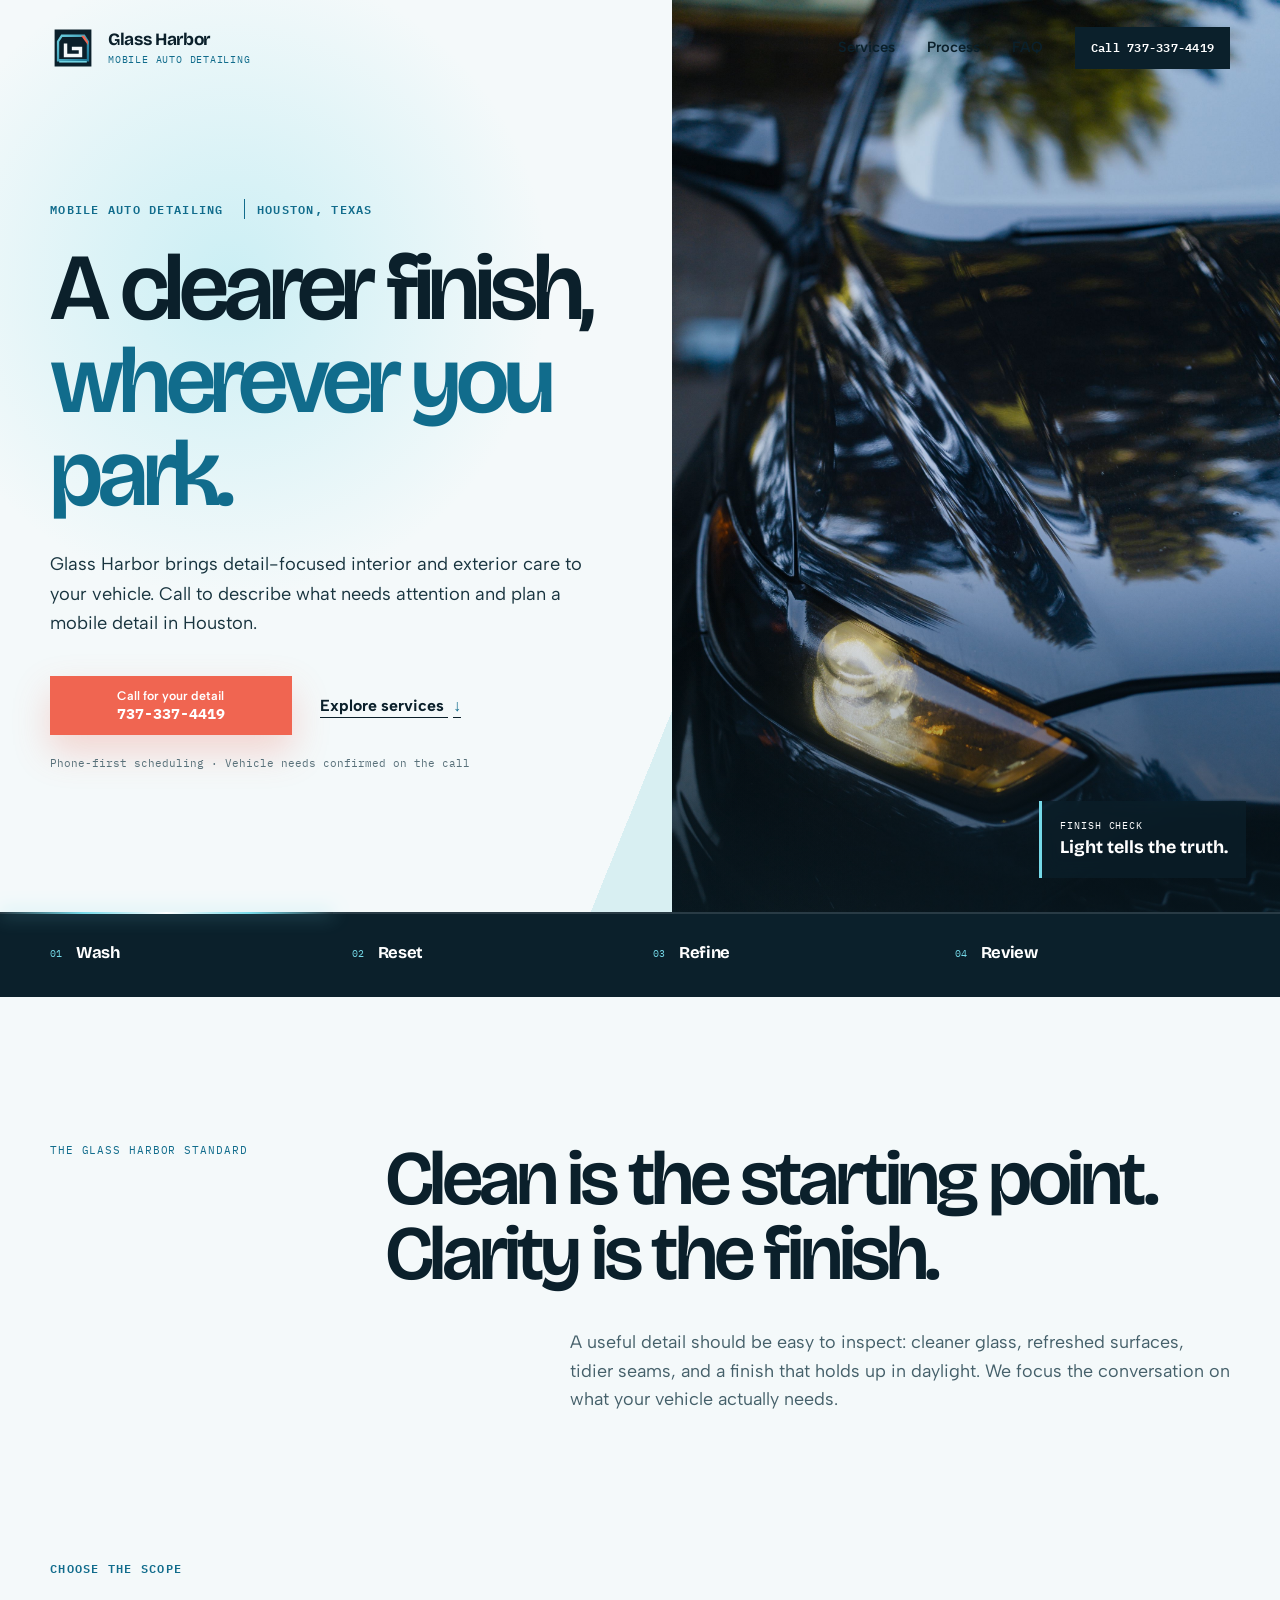
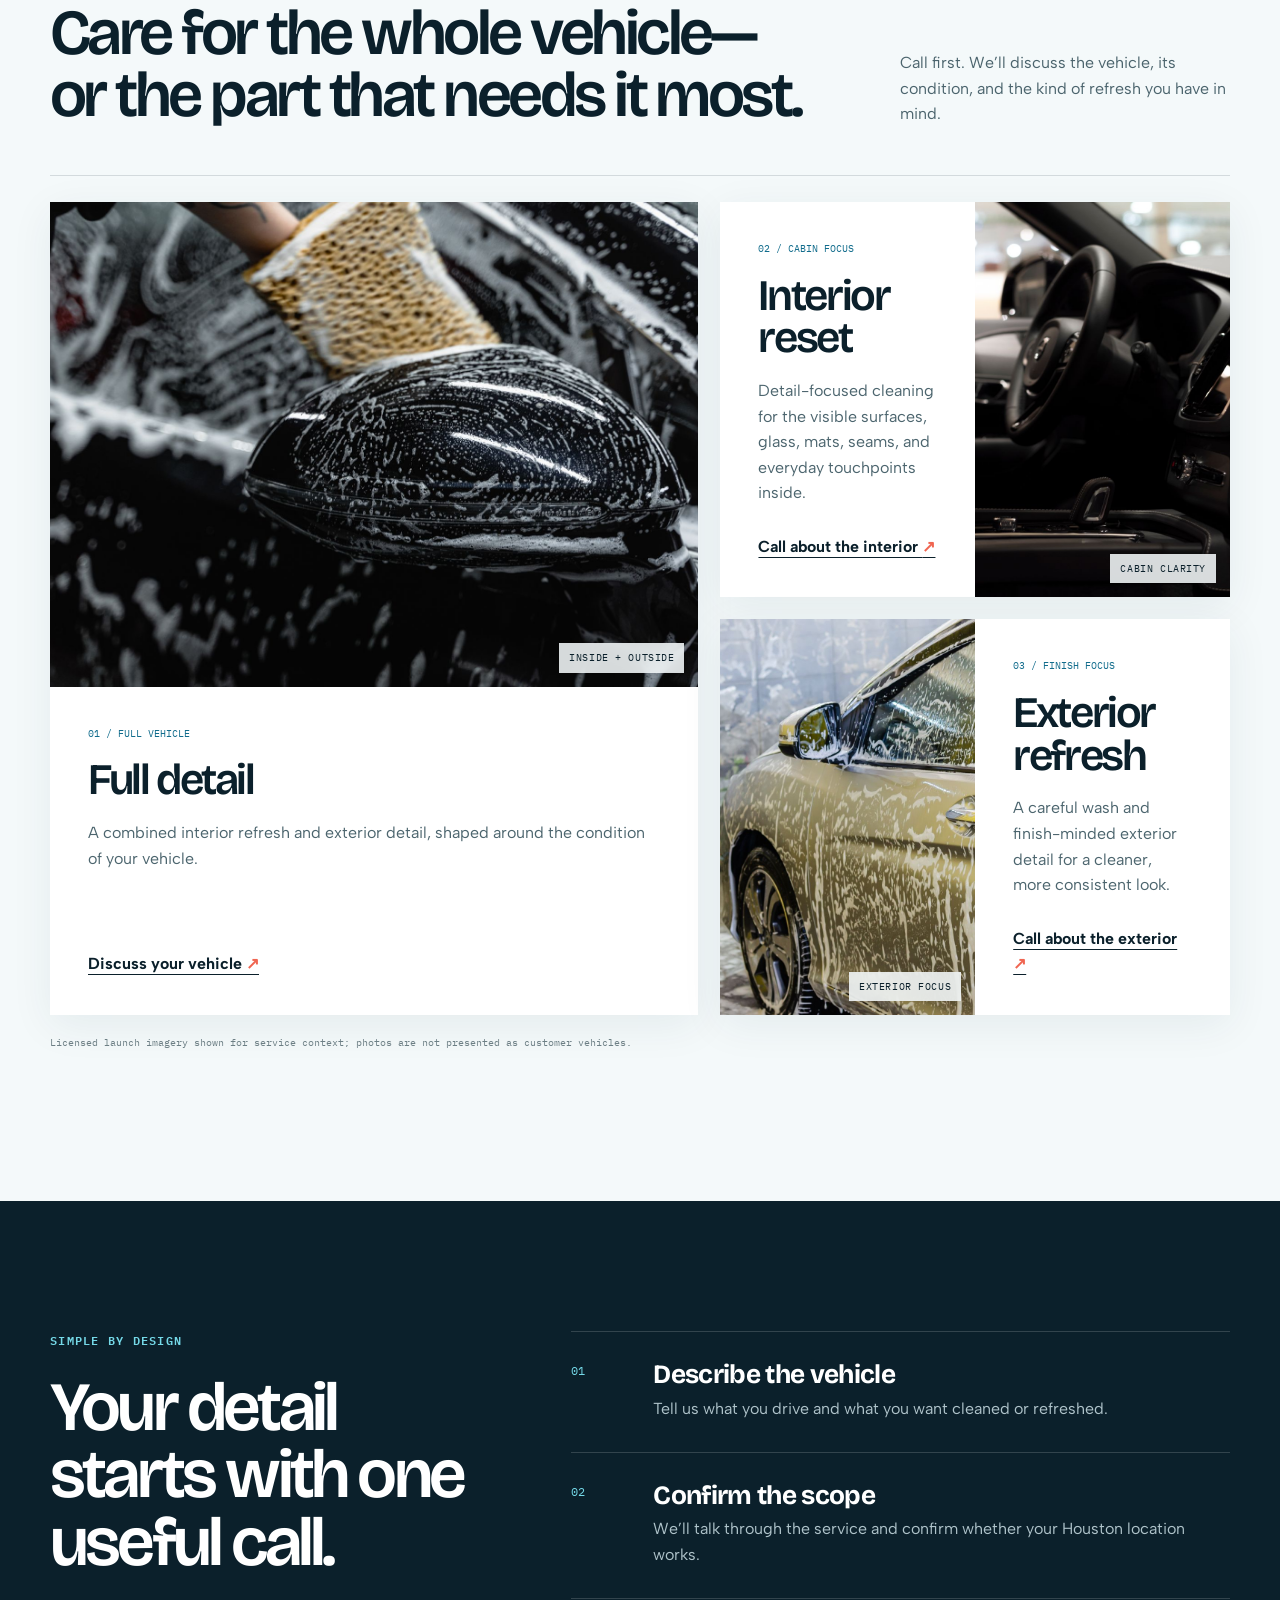
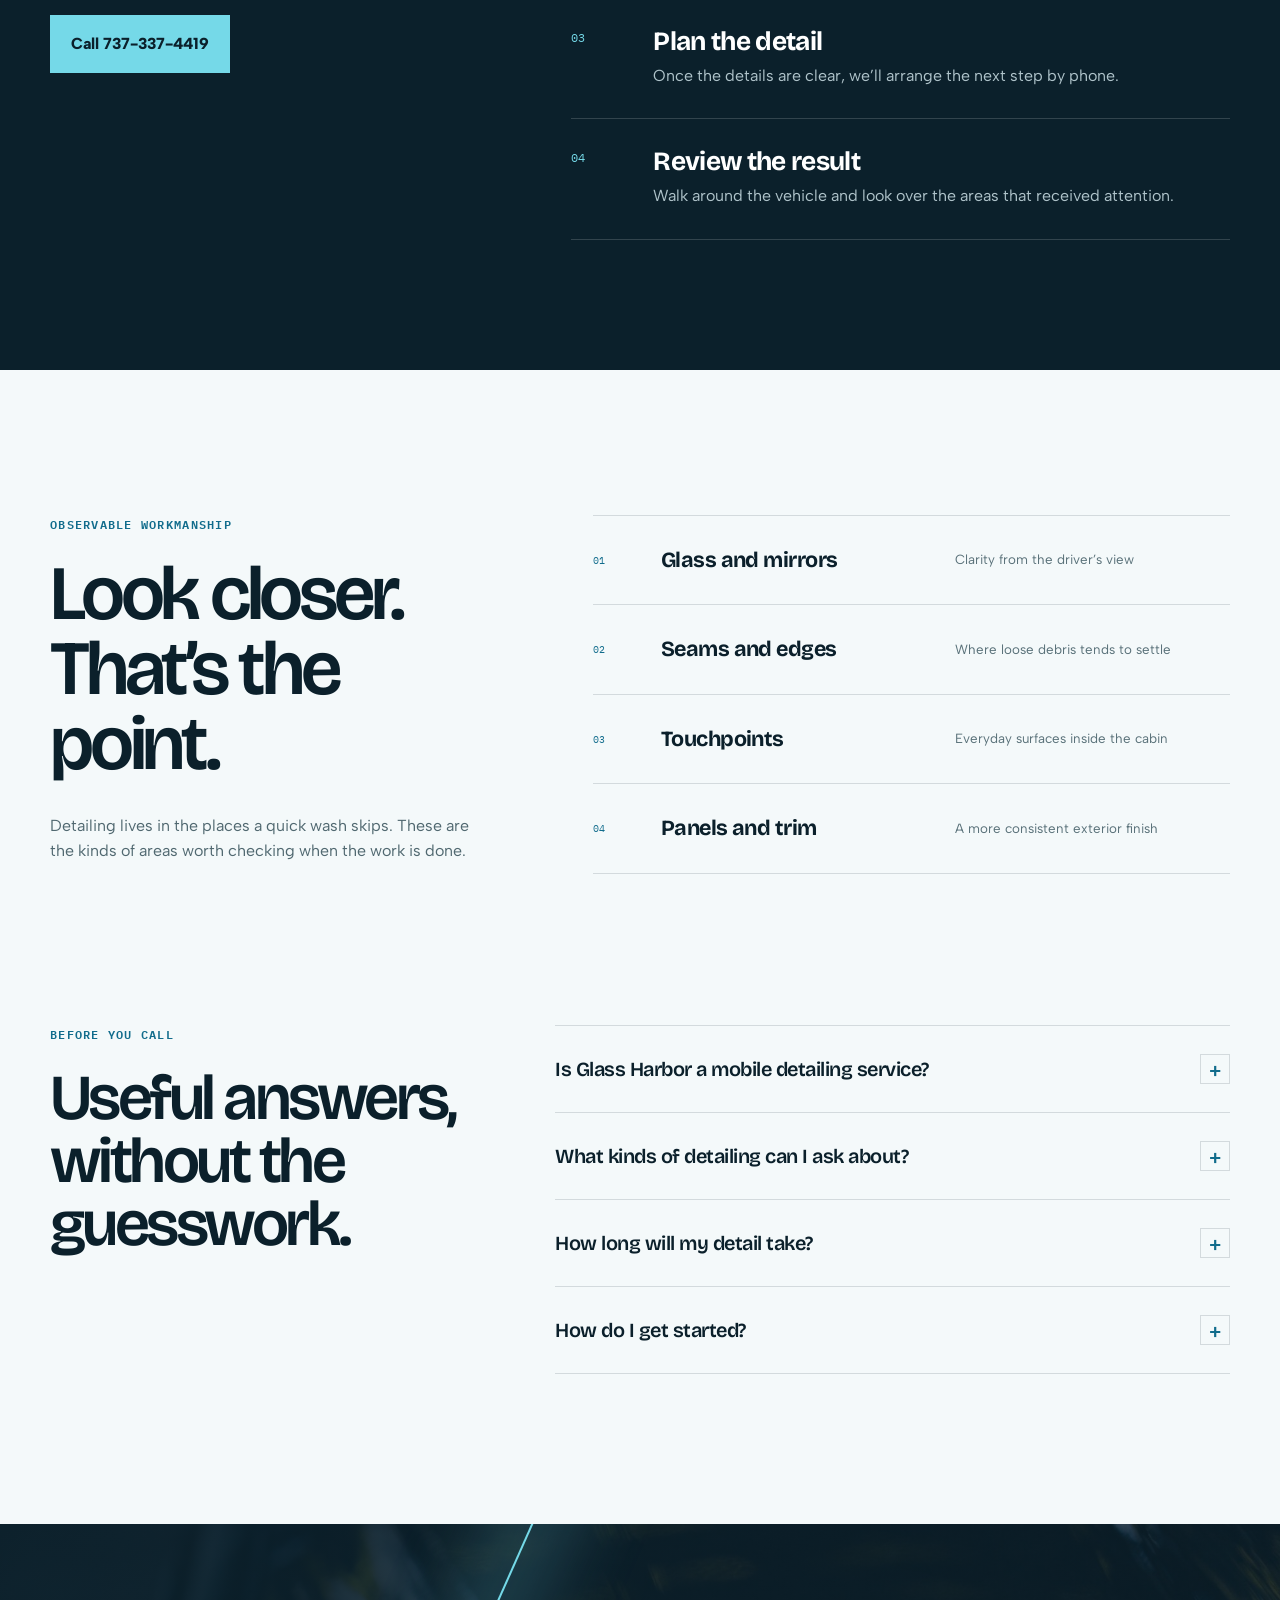
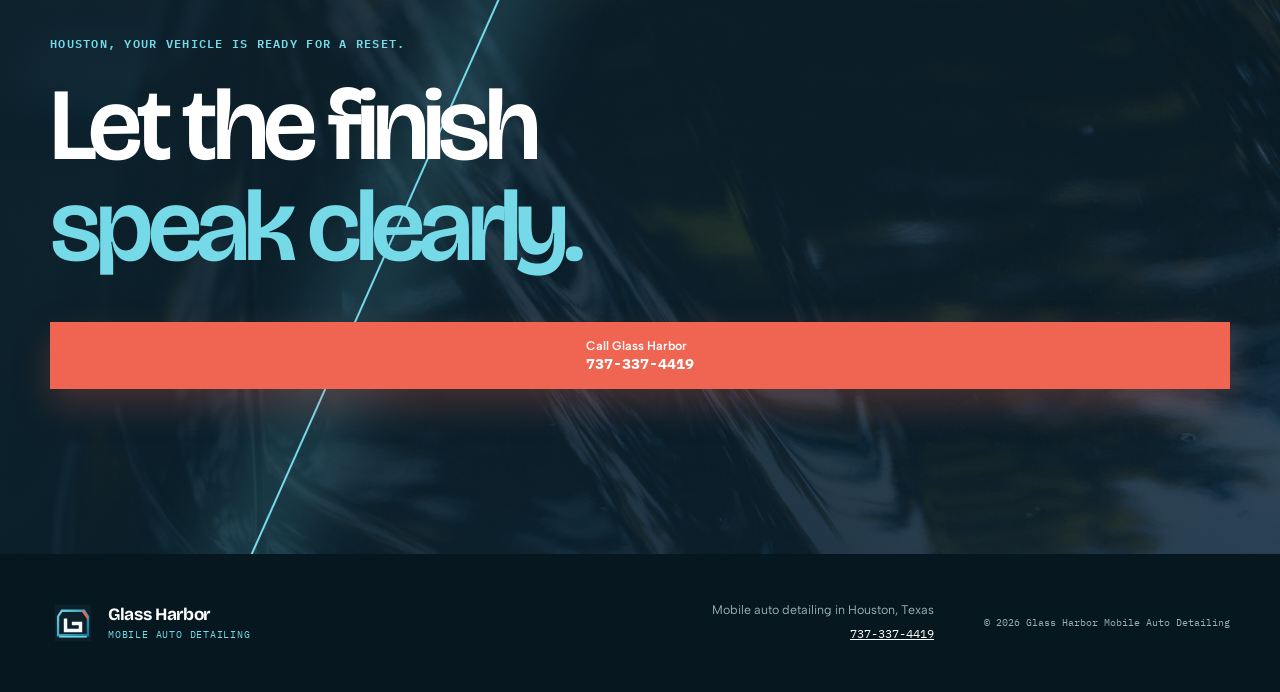
==== index.html @ 4fe10767 "feat: launch glass harbor website" ====
<!doctype html>
<html lang="en">
  <head>
    <meta charset="UTF-8" />
    <meta name="viewport" content="width=device-width, initial-scale=1" />
    <title>Glass Harbor Mobile Auto Detailing | Houston, Texas</title>
    <meta
      name="description"
      content="Glass Harbor provides phone-first mobile auto detailing in Houston, Texas. Call 737-337-4419 to discuss interior, exterior, or full-detail service for your vehicle."
    />
    <meta name="theme-color" content="#0b202b" />
    <meta name="robots" content="index,follow" />
    <script>document.documentElement.classList.add("js");</script>
    <link rel="canonical" href="https://glassharbordetailing.shop/" />
    <link rel="icon" href="assets/favicon.svg" type="image/svg+xml" />
    <link rel="preconnect" href="https://fonts.googleapis.com" />
    <link rel="preconnect" href="https://fonts.gstatic.com" crossorigin />
    <link
      href="https://fonts.googleapis.com/css2?family=Albert+Sans:ital,wght@0,400;0,500;0,600;0,700;1,500&family=Bricolage+Grotesque:opsz,wght@12..96,500;12..96,600;12..96,700&family=IBM+Plex+Mono:wght@500;600&display=swap"
      rel="stylesheet"
    />
    <meta property="og:type" content="website" />
    <meta property="og:title" content="Glass Harbor Mobile Auto Detailing" />
    <meta
      property="og:description"
      content="A clearer finish, wherever you park. Mobile auto detailing in Houston, Texas."
    />
    <meta property="og:url" content="https://glassharbordetailing.shop/" />
    <meta property="og:image" content="https://glassharbordetailing.shop/assets/hero-wash.jpg" />
    <link rel="stylesheet" href="styles.css" />
    <script type="application/ld+json">
      {
        "@context": "https://schema.org",
        "@type": "AutoWash",
        "name": "Glass Harbor Mobile Auto Detailing",
        "url": "https://glassharbordetailing.shop/",
        "telephone": "+1-737-337-4419",
        "description": "Phone-first mobile auto detailing in Houston, Texas.",
        "areaServed": {
          "@type": "City",
          "name": "Houston",
          "containedInPlace": {
            "@type": "State",
            "name": "Texas"
          }
        }
      }
    </script>
  </head>
  <body>
    <a class="skip-link" href="#main">Skip to content</a>

    <header class="site-header" data-header>
      <a class="brand" href="#top" aria-label="Glass Harbor home">
        <img src="assets/logo.svg" alt="" width="48" height="48" />
        <span class="brand-copy">
          <strong>Glass Harbor</strong>
          <small>Mobile Auto Detailing</small>
        </span>
      </a>

      <button class="menu-toggle" type="button" aria-expanded="false" aria-controls="site-nav" data-menu-toggle>
        <span class="sr-only">Open navigation</span>
        <span aria-hidden="true"></span>
        <span aria-hidden="true"></span>
      </button>

      <nav class="site-nav" id="site-nav" aria-label="Primary navigation" data-nav>
        <a href="#services">Services</a>
        <a href="#process">Process</a>
        <a href="#faq">FAQ</a>
        <a class="nav-call" href="tel:+17373374419">Call 737-337-4419</a>
      </nav>
    </header>

    <main id="main">
      <section class="hero" id="top">
        <div class="hero-copy">
          <p class="eyebrow">Mobile auto detailing <span>Houston, Texas</span></p>
          <h1>A clearer finish,<br /><em>wherever you park.</em></h1>
          <p class="hero-lede">
            Glass Harbor brings detail-focused interior and exterior care to your vehicle. Call to describe what
            needs attention and plan a mobile detail in Houston.
          </p>
          <div class="hero-actions">
            <a class="button button-primary" href="tel:+17373374419">
              <span>Call for your detail</span>
              <strong>737-337-4419</strong>
            </a>
            <a class="text-link" href="#services">Explore services <span aria-hidden="true">↓</span></a>
          </div>
          <p class="micro-note">Phone-first scheduling · Vehicle needs confirmed on the call</p>
        </div>

        <div class="hero-visual" aria-label="Close-up of a freshly cleaned black vehicle">
          <img src="assets/hero-wash.jpg" alt="Reflective finish on a clean black vehicle" />
          <div class="hero-caption">
            <span>Finish check</span>
            <strong>Light tells the truth.</strong>
          </div>
        </div>

        <div class="clarity-rail" aria-label="Our detailing workflow">
          <div class="rail-line"><span></span></div>
          <ol>
            <li><span>01</span><strong>Wash</strong></li>
            <li><span>02</span><strong>Reset</strong></li>
            <li><span>03</span><strong>Refine</strong></li>
            <li><span>04</span><strong>Review</strong></li>
          </ol>
        </div>
      </section>

      <section class="intro section-shell" aria-labelledby="intro-title">
        <div class="section-label">The Glass Harbor standard</div>
        <div class="intro-copy reveal">
          <h2 id="intro-title">Clean is the starting point.<br />Clarity is the finish.</h2>
          <p>
            A useful detail should be easy to inspect: cleaner glass, refreshed surfaces, tidier seams, and a finish
            that holds up in daylight. We focus the conversation on what your vehicle actually needs.
          </p>
        </div>
      </section>

      <section class="services section-shell" id="services" aria-labelledby="services-title">
        <div class="section-heading reveal">
          <div>
            <p class="eyebrow">Choose the scope</p>
            <h2 id="services-title">Care for the whole vehicle—or the part that needs it most.</h2>
          </div>
          <p>Call first. We’ll discuss the vehicle, its condition, and the kind of refresh you have in mind.</p>
        </div>

        <div class="service-grid">
          <article class="service-card service-card-featured reveal">
            <div class="service-image">
              <img src="assets/service-handwash.jpg" alt="Soap being worked across a vehicle exterior" />
              <span>Inside + outside</span>
            </div>
            <div class="service-body">
              <p class="service-index">01 / Full vehicle</p>
              <h3>Full detail</h3>
              <p>A combined interior refresh and exterior detail, shaped around the condition of your vehicle.</p>
              <a href="tel:+17373374419">Discuss your vehicle <span aria-hidden="true">↗</span></a>
            </div>
          </article>

          <article class="service-card reveal">
            <div class="service-body">
              <p class="service-index">02 / Cabin focus</p>
              <h3>Interior reset</h3>
              <p>Detail-focused cleaning for the visible surfaces, glass, mats, seams, and everyday touchpoints inside.</p>
              <a href="tel:+17373374419">Call about the interior <span aria-hidden="true">↗</span></a>
            </div>
            <div class="service-image">
              <img src="assets/detail-interior.jpg" alt="Clean, carefully maintained vehicle interior" />
              <span>Cabin clarity</span>
            </div>
          </article>

          <article class="service-card reveal">
            <div class="service-image">
              <img src="assets/detail-foam.jpg" alt="Foam on a vehicle during an exterior wash" />
              <span>Exterior focus</span>
            </div>
            <div class="service-body">
              <p class="service-index">03 / Finish focus</p>
              <h3>Exterior refresh</h3>
              <p>A careful wash and finish-minded exterior detail for a cleaner, more consistent look.</p>
              <a href="tel:+17373374419">Call about the exterior <span aria-hidden="true">↗</span></a>
            </div>
          </article>
        </div>

        <p class="stock-note">Licensed launch imagery shown for service context; photos are not presented as customer vehicles.</p>
      </section>

      <section class="process" id="process" aria-labelledby="process-title">
        <div class="process-inner section-shell">
          <div class="process-heading reveal">
            <p class="eyebrow">Simple by design</p>
            <h2 id="process-title">Your detail starts with one useful call.</h2>
            <a class="button button-light" href="tel:+17373374419">Call 737-337-4419</a>
          </div>
          <ol class="process-list">
            <li class="reveal">
              <span>01</span>
              <div><h3>Describe the vehicle</h3><p>Tell us what you drive and what you want cleaned or refreshed.</p></div>
            </li>
            <li class="reveal">
              <span>02</span>
              <div><h3>Confirm the scope</h3><p>We’ll talk through the service and confirm whether your Houston location works.</p></div>
            </li>
            <li class="reveal">
              <span>03</span>
              <div><h3>Plan the detail</h3><p>Once the details are clear, we’ll arrange the next step by phone.</p></div>
            </li>
            <li class="reveal">
              <span>04</span>
              <div><h3>Review the result</h3><p>Walk around the vehicle and look over the areas that received attention.</p></div>
            </li>
          </ol>
        </div>
      </section>

      <section class="inspection section-shell" aria-labelledby="inspection-title">
        <div class="inspection-copy reveal">
          <p class="eyebrow">Observable workmanship</p>
          <h2 id="inspection-title">Look closer.<br />That’s the point.</h2>
          <p>
            Detailing lives in the places a quick wash skips. These are the kinds of areas worth checking when the
            work is done.
          </p>
        </div>
        <ul class="inspection-list reveal">
          <li><span>01</span><strong>Glass and mirrors</strong><small>Clarity from the driver’s view</small></li>
          <li><span>02</span><strong>Seams and edges</strong><small>Where loose debris tends to settle</small></li>
          <li><span>03</span><strong>Touchpoints</strong><small>Everyday surfaces inside the cabin</small></li>
          <li><span>04</span><strong>Panels and trim</strong><small>A more consistent exterior finish</small></li>
        </ul>
      </section>

      <section class="faq section-shell" id="faq" aria-labelledby="faq-title">
        <div class="faq-heading reveal">
          <p class="eyebrow">Before you call</p>
          <h2 id="faq-title">Useful answers,<br />without the guesswork.</h2>
        </div>
        <div class="faq-list">
          <details class="reveal">
            <summary>Is Glass Harbor a mobile detailing service?<span aria-hidden="true">+</span></summary>
            <p>Yes. Glass Harbor provides mobile auto detailing in Houston, Texas. Call to confirm your location and vehicle needs.</p>
          </details>
          <details class="reveal">
            <summary>What kinds of detailing can I ask about?<span aria-hidden="true">+</span></summary>
            <p>You can call about a full inside-and-out detail, an interior-focused reset, or an exterior refresh.</p>
          </details>
          <details class="reveal">
            <summary>How long will my detail take?<span aria-hidden="true">+</span></summary>
            <p>Timing depends on the vehicle, its condition, and the service scope. We’ll discuss those details on the call.</p>
          </details>
          <details class="reveal">
            <summary>How do I get started?<span aria-hidden="true">+</span></summary>
            <p>Call 737-337-4419 and describe your vehicle and the areas you want refreshed.</p>
          </details>
        </div>
      </section>

      <section class="final-cta" aria-labelledby="cta-title">
        <div class="final-cta-glow" aria-hidden="true"></div>
        <div class="final-cta-inner reveal">
          <p class="eyebrow">Houston, your vehicle is ready for a reset.</p>
          <h2 id="cta-title">Let the finish<br /><em>speak clearly.</em></h2>
          <a class="button button-primary button-large" href="tel:+17373374419">
            <span>Call Glass Harbor</span>
            <strong>737-337-4419</strong>
          </a>
        </div>
      </section>
    </main>

    <footer class="site-footer">
      <a class="brand footer-brand" href="#top" aria-label="Glass Harbor home">
        <img src="assets/logo.svg" alt="" width="48" height="48" />
        <span class="brand-copy"><strong>Glass Harbor</strong><small>Mobile Auto Detailing</small></span>
      </a>
      <div class="footer-meta">
        <p>Mobile auto detailing in Houston, Texas</p>
        <a href="tel:+17373374419">737-337-4419</a>
      </div>
      <p class="copyright">© <span data-year></span> Glass Harbor Mobile Auto Detailing</p>
    </footer>

    <a class="mobile-call" href="tel:+17373374419">
      <span>Call Glass Harbor</span>
      <strong>737-337-4419</strong>
    </a>

    <script src="script.js" defer></script>
  </body>
</html>
---- styles.css ----
:root {
  --ink: #0b202b;
  --ink-soft: #18343f;
  --glass: #f4f9fa;
  --white: #ffffff;
  --harbor: #116c8c;
  --cyan: #75d9e8;
  --cyan-pale: #d8f5f8;
  --coral: #f06551;
  --line: rgba(11, 32, 43, 0.14);
  --shadow: 0 24px 70px rgba(8, 36, 48, 0.14);
  --display: "Bricolage Grotesque", "Arial Narrow", sans-serif;
  --body: "Albert Sans", Arial, sans-serif;
  --mono: "IBM Plex Mono", monospace;
  --shell: min(1180px, calc(100vw - 48px));
}

* { box-sizing: border-box; }
html { scroll-behavior: smooth; }
body {
  margin: 0;
  overflow-x: hidden;
  color: var(--ink);
  background: var(--glass);
  font-family: var(--body);
  line-height: 1.6;
  -webkit-font-smoothing: antialiased;
}
img { display: block; max-width: 100%; }
a { color: inherit; }
button, a { -webkit-tap-highlight-color: transparent; }
a:focus-visible, button:focus-visible, summary:focus-visible {
  outline: 3px solid var(--coral);
  outline-offset: 4px;
}
.sr-only {
  position: absolute;
  width: 1px;
  height: 1px;
  padding: 0;
  margin: -1px;
  overflow: hidden;
  clip: rect(0, 0, 0, 0);
  white-space: nowrap;
  border: 0;
}
.skip-link {
  position: fixed;
  z-index: 100;
  top: -90px;
  left: 10px;
  padding: 10px 16px;
  color: var(--white);
  background: var(--ink);
  transition: top 150ms ease;
}
.skip-link:focus { top: 10px; }
.section-shell { width: var(--shell); margin-inline: auto; }

.site-header {
  position: absolute;
  z-index: 20;
  top: 0;
  left: 50%;
  display: flex;
  align-items: center;
  justify-content: space-between;
  width: var(--shell);
  min-height: 96px;
  transform: translateX(-50%);
}
.brand { display: inline-flex; align-items: center; gap: 12px; text-decoration: none; }
.brand img { width: 46px; height: 46px; }
.brand-copy { display: grid; line-height: 1.05; }
.brand-copy strong { font-family: var(--display); font-size: 1.08rem; letter-spacing: -0.02em; }
.brand-copy small {
  margin-top: 6px;
  color: var(--harbor);
  font-family: var(--mono);
  font-size: 0.62rem;
  letter-spacing: 0.08em;
  text-transform: uppercase;
}
.site-nav { display: flex; align-items: center; gap: 32px; font-weight: 600; }
.site-nav a { text-decoration: none; }
.site-nav > a:not(.nav-call) { position: relative; font-size: 0.92rem; }
.site-nav > a:not(.nav-call)::after {
  position: absolute;
  bottom: -5px;
  left: 0;
  width: 100%;
  height: 2px;
  background: var(--harbor);
  content: "";
  transform: scaleX(0);
  transform-origin: right;
  transition: transform 180ms ease;
}
.site-nav > a:hover::after { transform: scaleX(1); transform-origin: left; }
.nav-call {
  padding: 11px 16px;
  color: var(--white);
  background: var(--ink);
  font-family: var(--mono);
  font-size: 0.75rem;
  letter-spacing: 0.02em;
}
.menu-toggle { display: none; }

.hero {
  position: relative;
  display: grid;
  grid-template-columns: minmax(0, 1.05fr) minmax(400px, 0.95fr);
  grid-template-rows: minmax(680px, auto) auto;
  min-height: 820px;
  overflow: hidden;
  background:
    radial-gradient(circle at 18% 28%, rgba(117, 217, 232, 0.32), transparent 25%),
    linear-gradient(112deg, var(--glass) 0 57%, #d8eff2 57% 100%);
}
.hero::before {
  position: absolute;
  inset: 0 auto 0 53%;
  width: 1px;
  background: linear-gradient(transparent, var(--line) 15% 78%, transparent);
  content: "";
}
.hero-copy {
  align-self: center;
  width: min(670px, calc(100vw - 48px));
  padding: 150px 6vw 90px max(24px, calc((100vw - 1180px) / 2));
}
.eyebrow {
  margin: 0 0 24px;
  color: var(--harbor);
  font-family: var(--mono);
  font-size: 0.72rem;
  font-weight: 600;
  letter-spacing: 0.11em;
  text-transform: uppercase;
}
.eyebrow span { margin-left: 12px; padding-left: 12px; border-left: 1px solid currentColor; }
h1, h2, h3 { margin-top: 0; font-family: var(--display); line-height: 0.98; letter-spacing: -0.055em; }
h1 { max-width: 760px; margin-bottom: 30px; font-size: clamp(4rem, 7.4vw, 7.4rem); font-weight: 600; }
h1 em, h2 em { color: var(--harbor); font-style: normal; }
.hero-lede { max-width: 570px; margin: 0; color: var(--ink-soft); font-size: 1.14rem; }
.hero-actions { display: flex; align-items: center; gap: 28px; margin-top: 38px; }
.button {
  display: inline-flex;
  align-items: center;
  justify-content: center;
  min-height: 58px;
  padding: 12px 20px;
  border: 1px solid transparent;
  text-decoration: none;
  transition: transform 180ms ease, box-shadow 180ms ease, background 180ms ease;
}
.button:hover { transform: translateY(-3px); }
.button-primary {
  display: grid;
  min-width: 242px;
  color: var(--white);
  background: var(--coral);
  box-shadow: 0 16px 36px rgba(240, 101, 81, 0.25);
  line-height: 1.2;
}
.button-primary span { font-size: 0.78rem; font-weight: 600; }
.button-primary strong { font-family: var(--mono); font-size: 0.95rem; }
.text-link { font-weight: 700; text-underline-offset: 6px; }
.text-link span { margin-left: 5px; color: var(--harbor); }
.micro-note { margin: 20px 0 0; color: #59717a; font-family: var(--mono); font-size: 0.68rem; }
.hero-visual { position: relative; min-height: 680px; overflow: hidden; }
.hero-visual::after {
  position: absolute;
  inset: 0;
  background: linear-gradient(90deg, rgba(11, 32, 43, 0.1), transparent 35%), linear-gradient(0deg, rgba(11, 32, 43, 0.6), transparent 40%);
  content: "";
}
.hero-visual img { width: 100%; height: 100%; object-fit: cover; object-position: 53% 47%; }
.hero-caption {
  position: absolute;
  z-index: 2;
  right: 34px;
  bottom: 34px;
  display: grid;
  padding: 16px 18px;
  color: var(--white);
  border-left: 3px solid var(--cyan);
  background: rgba(11, 32, 43, 0.74);
  backdrop-filter: blur(10px);
}
.hero-caption span { font-family: var(--mono); font-size: 0.65rem; letter-spacing: 0.09em; text-transform: uppercase; }
.hero-caption strong { font-family: var(--display); font-size: 1.12rem; }
.clarity-rail {
  position: relative;
  grid-column: 1 / -1;
  width: 100%;
  padding: 28px max(24px, calc((100vw - 1180px) / 2)) 30px;
  color: var(--white);
  background: var(--ink);
}
.clarity-rail ol { display: grid; grid-template-columns: repeat(4, 1fr); gap: 26px; margin: 0; padding: 0; list-style: none; }
.clarity-rail li { display: grid; grid-template-columns: auto 1fr; align-items: center; gap: 14px; }
.clarity-rail li span { color: var(--cyan); font-family: var(--mono); font-size: 0.65rem; }
.clarity-rail li strong { font-family: var(--display); font-size: 1.04rem; letter-spacing: -0.02em; }
.rail-line { position: absolute; top: 0; right: 0; left: 0; height: 2px; background: rgba(255, 255, 255, 0.12); }
.rail-line span {
  display: block;
  width: 26%;
  height: 100%;
  background: linear-gradient(90deg, transparent, var(--cyan), var(--white), var(--cyan), transparent);
  box-shadow: 0 0 18px var(--cyan);
  animation: inspect 5s ease-in-out infinite alternate;
}
@keyframes inspect { from { transform: translateX(-20%); } to { transform: translateX(300%); } }

.intro { display: grid; grid-template-columns: 0.65fr 2fr; gap: 60px; padding-block: 145px; }
.section-label { color: var(--harbor); font-family: var(--mono); font-size: 0.7rem; letter-spacing: 0.08em; text-transform: uppercase; }
.intro h2 { max-width: 850px; margin-bottom: 36px; font-size: clamp(3rem, 6vw, 6.2rem); font-weight: 600; }
.intro p { max-width: 660px; margin: 0 0 0 auto; color: #45606a; font-size: 1.12rem; }

.services { padding-bottom: 150px; }
.section-heading { display: grid; grid-template-columns: 1.4fr 0.6fr; gap: 80px; align-items: end; padding-bottom: 48px; border-bottom: 1px solid var(--line); }
.section-heading h2 { max-width: 760px; margin: 0; font-size: clamp(2.9rem, 5vw, 5.4rem); font-weight: 600; }
.section-heading > p { margin: 0; color: #4b646d; }
.service-grid { display: grid; grid-template-columns: 1.12fr 0.88fr; gap: 22px; margin-top: 26px; }
.service-card { display: grid; min-height: 500px; overflow: hidden; background: var(--white); box-shadow: 0 10px 40px rgba(20, 55, 67, 0.07); }
.service-card-featured { grid-row: span 2; }
.service-card:not(.service-card-featured) { grid-template-columns: 1fr 1fr; min-height: 320px; }
.service-image { position: relative; min-height: 250px; overflow: hidden; }
.service-image img { width: 100%; height: 100%; object-fit: cover; transition: transform 600ms cubic-bezier(.2,.7,.2,1); }
.service-card:hover .service-image img { transform: scale(1.035); }
.service-image span {
  position: absolute;
  right: 14px;
  bottom: 14px;
  padding: 7px 10px;
  color: var(--ink);
  background: rgba(244, 249, 250, 0.88);
  font-family: var(--mono);
  font-size: 0.6rem;
  letter-spacing: 0.06em;
  text-transform: uppercase;
  backdrop-filter: blur(8px);
}
.service-body { display: flex; flex-direction: column; justify-content: center; padding: 38px; }
.service-index { margin: 0 0 18px; color: var(--harbor); font-family: var(--mono); font-size: 0.65rem; text-transform: uppercase; }
.service-body h3 { margin-bottom: 18px; font-size: clamp(2rem, 3.4vw, 3.7rem); font-weight: 600; }
.service-body p:not(.service-index) { margin: 0 0 28px; color: #4c656e; }
.service-body a { margin-top: auto; font-weight: 700; text-underline-offset: 5px; }
.service-body a span { color: var(--coral); }
.stock-note { margin: 20px 0 0; color: #6d7f85; font-family: var(--mono); font-size: 0.63rem; }

.process { padding-block: 130px; color: var(--white); background: var(--ink); }
.process-inner { display: grid; grid-template-columns: 0.78fr 1.22fr; gap: 100px; }
.process .eyebrow { color: var(--cyan); }
.process-heading h2 { margin-bottom: 38px; font-size: clamp(3.2rem, 5.4vw, 5.8rem); font-weight: 600; }
.button-light { color: var(--ink); background: var(--cyan); font-weight: 800; }
.process-list { margin: 0; padding: 0; list-style: none; }
.process-list li { display: grid; grid-template-columns: 56px 1fr; gap: 26px; padding: 30px 0; border-top: 1px solid rgba(255, 255, 255, 0.16); }
.process-list li:last-child { border-bottom: 1px solid rgba(255, 255, 255, 0.16); }
.process-list > li > span { color: var(--cyan); font-family: var(--mono); font-size: 0.72rem; }
.process-list h3 { margin-bottom: 8px; font-size: 1.65rem; letter-spacing: -0.025em; }
.process-list p { margin: 0; color: #afc3ca; }

.inspection { display: grid; grid-template-columns: 0.82fr 1.18fr; gap: 100px; padding-block: 145px; }
.inspection h2 { margin-bottom: 30px; font-size: clamp(3.5rem, 6vw, 6.5rem); font-weight: 600; }
.inspection-copy > p:last-child { max-width: 480px; color: #506870; }
.inspection-list { margin: 0; padding: 0; border-top: 1px solid var(--line); list-style: none; }
.inspection-list li { display: grid; grid-template-columns: 48px 1fr 1fr; gap: 20px; align-items: center; padding: 27px 0; border-bottom: 1px solid var(--line); }
.inspection-list span { color: var(--harbor); font-family: var(--mono); font-size: 0.65rem; }
.inspection-list strong { font-family: var(--display); font-size: 1.35rem; letter-spacing: -0.025em; }
.inspection-list small { color: #587078; }

.faq { display: grid; grid-template-columns: 0.75fr 1.25fr; gap: 100px; padding-bottom: 150px; }
.faq h2 { font-size: clamp(3.2rem, 5vw, 5.3rem); font-weight: 600; }
.faq-list { border-top: 1px solid var(--line); }
.faq details { border-bottom: 1px solid var(--line); }
.faq summary { display: flex; align-items: center; justify-content: space-between; gap: 30px; padding: 27px 0; cursor: pointer; font-family: var(--display); font-size: 1.25rem; font-weight: 600; letter-spacing: -0.025em; list-style: none; }
.faq summary::-webkit-details-marker { display: none; }
.faq summary span { display: grid; width: 30px; height: 30px; place-items: center; color: var(--harbor); border: 1px solid var(--line); font-family: var(--body); transition: transform 180ms ease; }
.faq details[open] summary span { transform: rotate(45deg); }
.faq details p { max-width: 650px; margin: -6px 50px 26px 0; color: #526970; }

.final-cta { position: relative; min-height: 630px; overflow: hidden; color: var(--white); background: var(--ink); }
.final-cta::before {
  position: absolute;
  inset: 0;
  background:
    linear-gradient(90deg, rgba(11, 32, 43, 0.95), rgba(11, 32, 43, 0.72)),
    url("assets/hero-wash.jpg") center 44% / cover;
  content: "";
}
.final-cta-glow { position: absolute; top: -20%; left: 30%; width: 2px; height: 145%; background: var(--cyan); box-shadow: 0 0 80px 25px rgba(117, 217, 232, 0.28); transform: rotate(24deg); }
.final-cta-inner { position: relative; z-index: 1; width: var(--shell); margin-inline: auto; padding-block: 110px; }
.final-cta .eyebrow { color: var(--cyan); }
.final-cta h2 { margin-bottom: 45px; font-size: clamp(4rem, 8vw, 8rem); font-weight: 600; }
.final-cta h2 em { color: var(--cyan); }
.button-large { min-width: 290px; padding-block: 16px; }

.site-footer { display: grid; grid-template-columns: 1fr auto auto; gap: 50px; align-items: center; padding: 46px max(24px, calc((100vw - 1180px) / 2)); background: #06171f; color: var(--white); }
.footer-brand .brand-copy small { color: var(--cyan); }
.footer-meta { text-align: right; }
.footer-meta p, .copyright { margin: 0; color: #97afb7; font-size: 0.78rem; }
.footer-meta a { font-family: var(--mono); font-size: 0.78rem; }
.copyright { font-family: var(--mono); font-size: 0.62rem; }
.mobile-call { display: none; }

.reveal { opacity: 1; transform: none; }
.js .reveal { opacity: 0; transform: translateY(24px); transition: opacity 650ms ease, transform 650ms cubic-bezier(.2,.7,.2,1); }
.js .reveal.is-visible { opacity: 1; transform: none; }

@media (max-width: 980px) {
  :root { --shell: min(100% - 36px, 760px); }
  .site-header { min-height: 80px; }
  .menu-toggle { display: grid; width: 44px; height: 44px; padding: 12px; place-content: center; gap: 6px; border: 0; background: var(--ink); }
  .menu-toggle span:not(.sr-only) { display: block; width: 20px; height: 2px; background: var(--white); transition: transform 180ms ease; }
  .menu-toggle[aria-expanded="true"] span:nth-child(2) { transform: translateY(4px) rotate(45deg); }
  .menu-toggle[aria-expanded="true"] span:nth-child(3) { transform: translateY(-4px) rotate(-45deg); }
  .site-nav { position: absolute; top: 70px; right: 0; display: none; align-items: stretch; width: min(310px, calc(100vw - 36px)); padding: 20px; gap: 0; background: var(--white); box-shadow: var(--shadow); }
  .site-nav.is-open { display: grid; }
  .site-nav a { padding: 14px 10px; }
  .site-nav .nav-call { margin-top: 8px; text-align: center; }
  .hero { display: block; padding-top: 100px; background: linear-gradient(180deg, var(--glass), #e1f3f5); }
  .hero::before { display: none; }
  .hero-copy { width: var(--shell); margin: 0 auto; padding: 50px 0 55px; }
  .hero-visual { width: var(--shell); min-height: 520px; margin-inline: auto; }
  .clarity-rail { margin-top: 24px; }
  .intro, .section-heading, .process-inner, .inspection, .faq { grid-template-columns: 1fr; gap: 48px; }
  .intro { padding-block: 110px; }
  .intro p { margin-left: 0; }
  .section-heading { gap: 30px; }
  .service-grid { grid-template-columns: 1fr; }
  .service-card-featured { grid-row: auto; }
  .service-card:not(.service-card-featured) { min-height: 380px; }
  .process, .inspection { padding-block: 110px; }
  .faq { padding-bottom: 110px; }
  .site-footer { grid-template-columns: 1fr 1fr; }
  .copyright { grid-column: 1 / -1; }
}

@media (max-width: 620px) {
  :root { --shell: calc(100% - 28px); }
  body { padding-bottom: 74px; }
  .brand-copy strong { font-size: 0.96rem; }
  .brand-copy small { font-size: 0.52rem; }
  .hero { padding-top: 80px; }
  .hero-copy { padding-top: 42px; }
  .eyebrow span { display: block; margin: 7px 0 0; padding: 0; border: 0; }
  h1 { font-size: clamp(3.35rem, 16vw, 5rem); }
  .hero-lede { font-size: 1rem; }
  .hero-actions { align-items: stretch; flex-direction: column; gap: 18px; }
  .button-primary { width: 100%; }
  .text-link { align-self: flex-start; }
  .hero-visual { min-height: 420px; }
  .hero-caption { right: 16px; bottom: 16px; left: 16px; }
  .clarity-rail { padding: 24px 14px; }
  .clarity-rail ol { grid-template-columns: repeat(2, 1fr); gap: 22px 12px; }
  .intro { gap: 28px; padding-block: 90px; }
  .intro h2, .section-heading h2, .process-heading h2, .inspection h2, .faq h2 { font-size: clamp(2.85rem, 13vw, 4.5rem); }
  .services { padding-bottom: 90px; }
  .service-card:not(.service-card-featured) { grid-template-columns: 1fr; }
  .service-card:not(.service-card-featured) .service-body { order: 2; }
  .service-card { min-height: auto; }
  .service-image { min-height: 260px; }
  .service-body { min-height: 300px; padding: 30px 24px; }
  .process, .inspection { padding-block: 90px; }
  .process-inner, .inspection, .faq { gap: 42px; }
  .process-list li { grid-template-columns: 38px 1fr; gap: 14px; }
  .inspection-list li { grid-template-columns: 34px 1fr; gap: 12px; }
  .inspection-list small { grid-column: 2; }
  .faq { padding-bottom: 90px; }
  .faq summary { font-size: 1.05rem; }
  .final-cta { min-height: 560px; }
  .final-cta-inner { padding-block: 90px; }
  .final-cta h2 { font-size: clamp(3.8rem, 17vw, 5.8rem); }
  .site-footer { grid-template-columns: 1fr; gap: 26px; padding-block: 40px; }
  .footer-meta { text-align: left; }
  .copyright { grid-column: auto; }
  .mobile-call {
    position: fixed;
    z-index: 50;
    right: 0;
    bottom: 0;
    left: 0;
    display: flex;
    align-items: center;
    justify-content: space-between;
    min-height: 74px;
    padding: 12px 18px;
    color: var(--white);
    background: var(--coral);
    box-shadow: 0 -12px 30px rgba(11, 32, 43, 0.18);
    text-decoration: none;
  }
  .mobile-call span { font-size: 0.8rem; font-weight: 700; }
  .mobile-call strong { font-family: var(--mono); font-size: 0.84rem; }
}

@media (prefers-reduced-motion: reduce) {
  html { scroll-behavior: auto; }
  *, *::before, *::after { animation-duration: 0.01ms !important; animation-iteration-count: 1 !important; transition-duration: 0.01ms !important; }
  .reveal { opacity: 1; transform: none; }
}
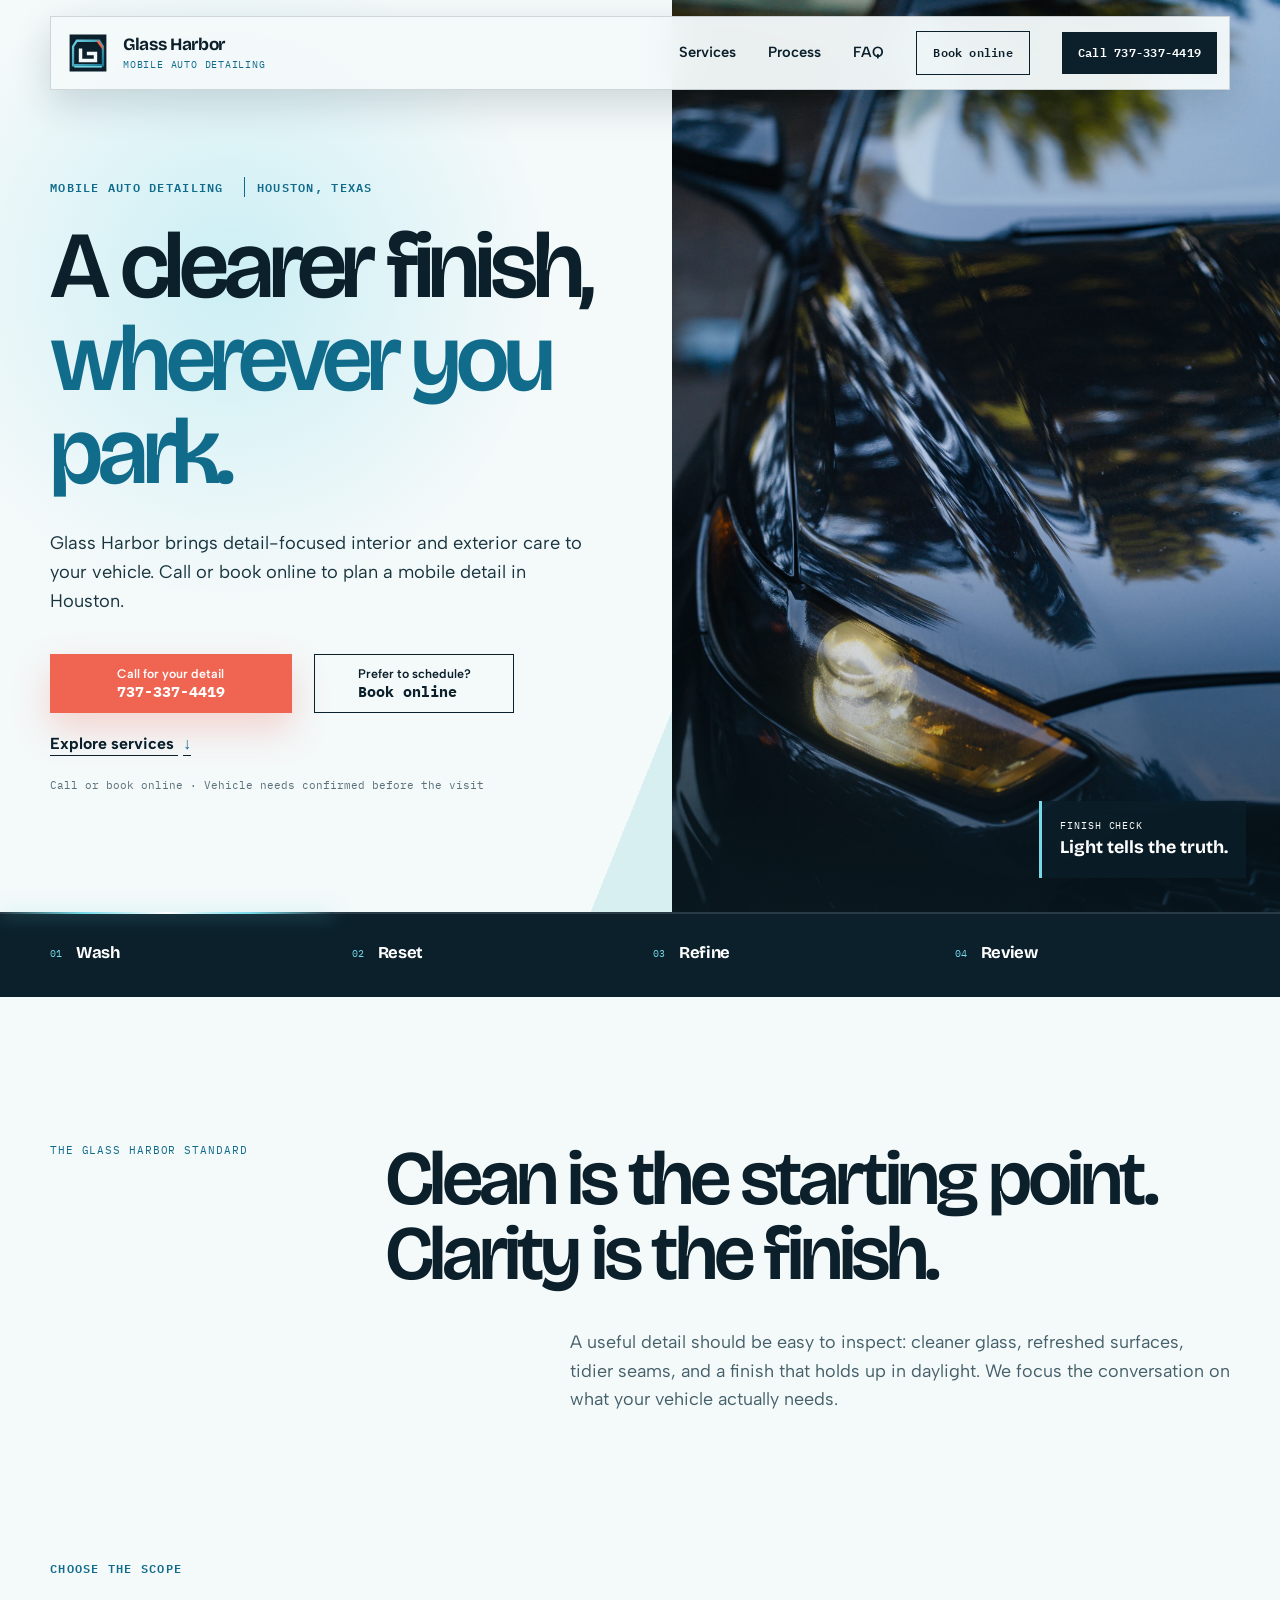
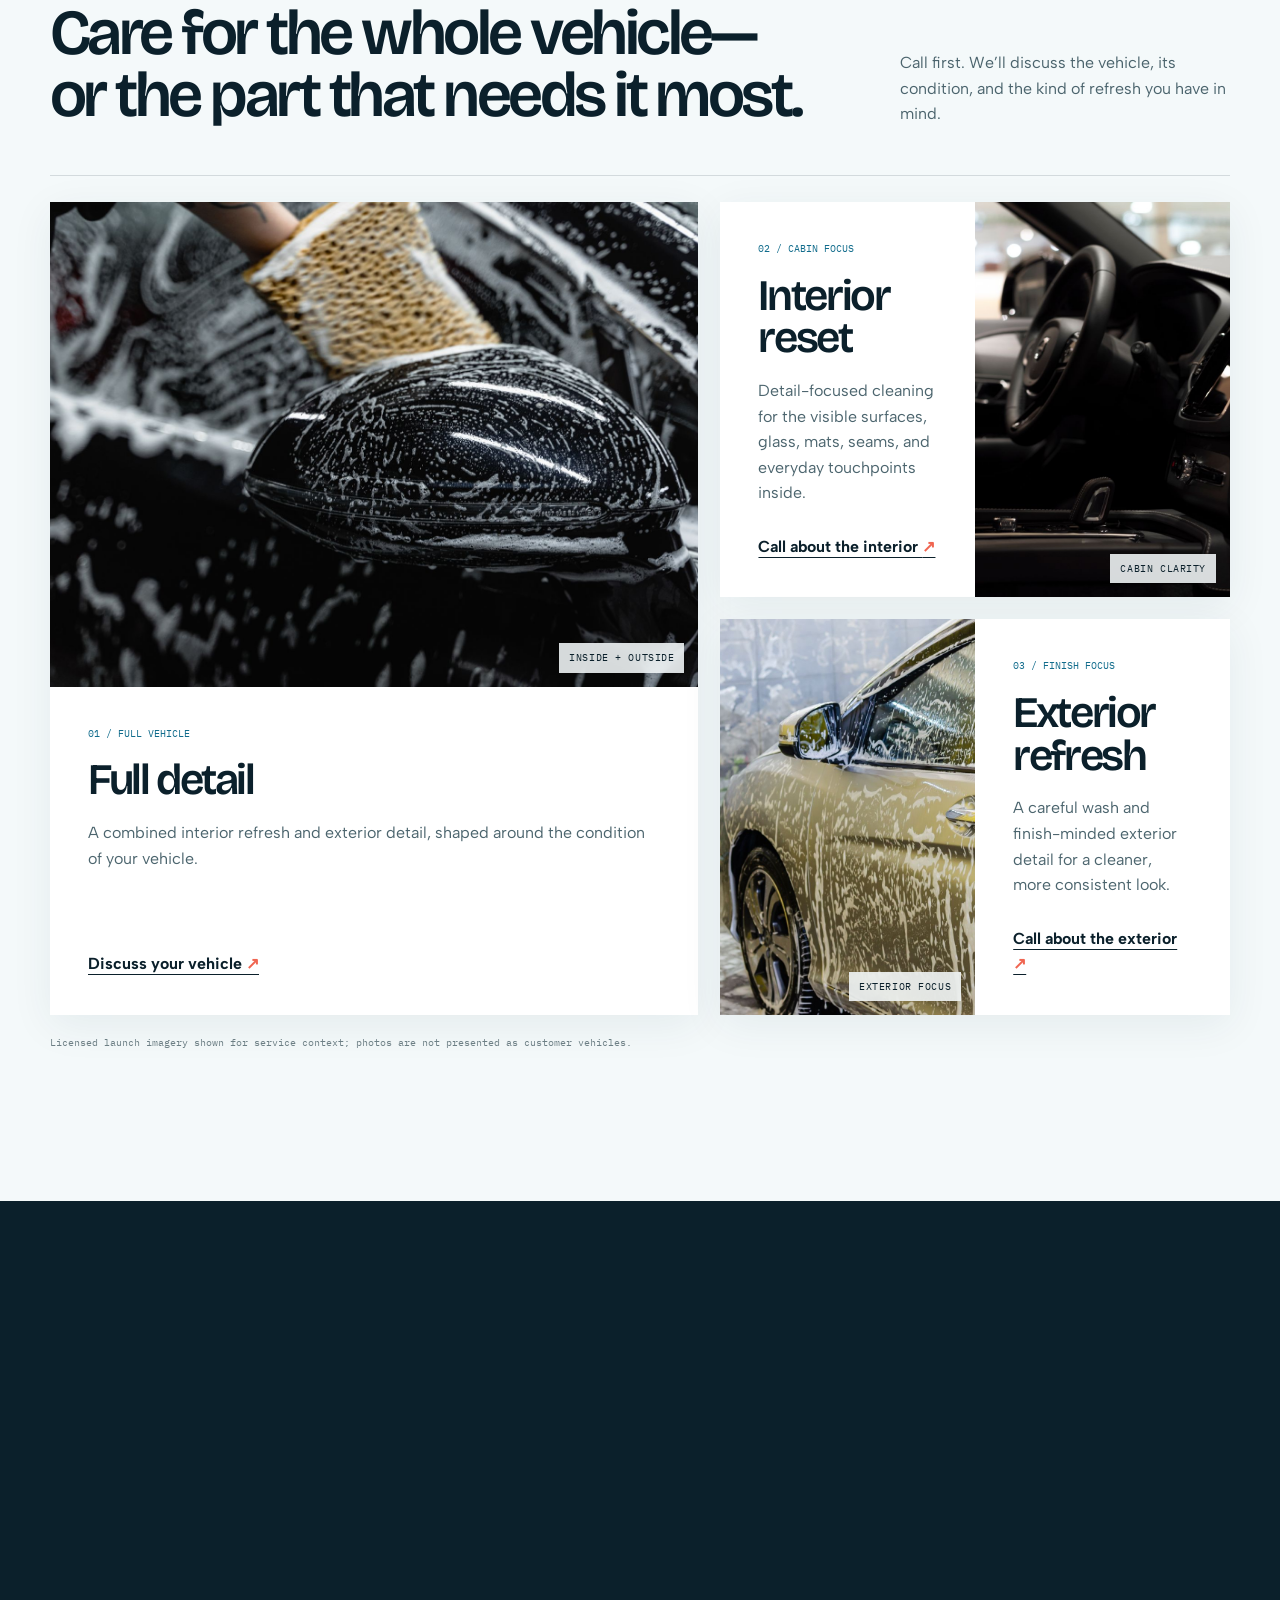
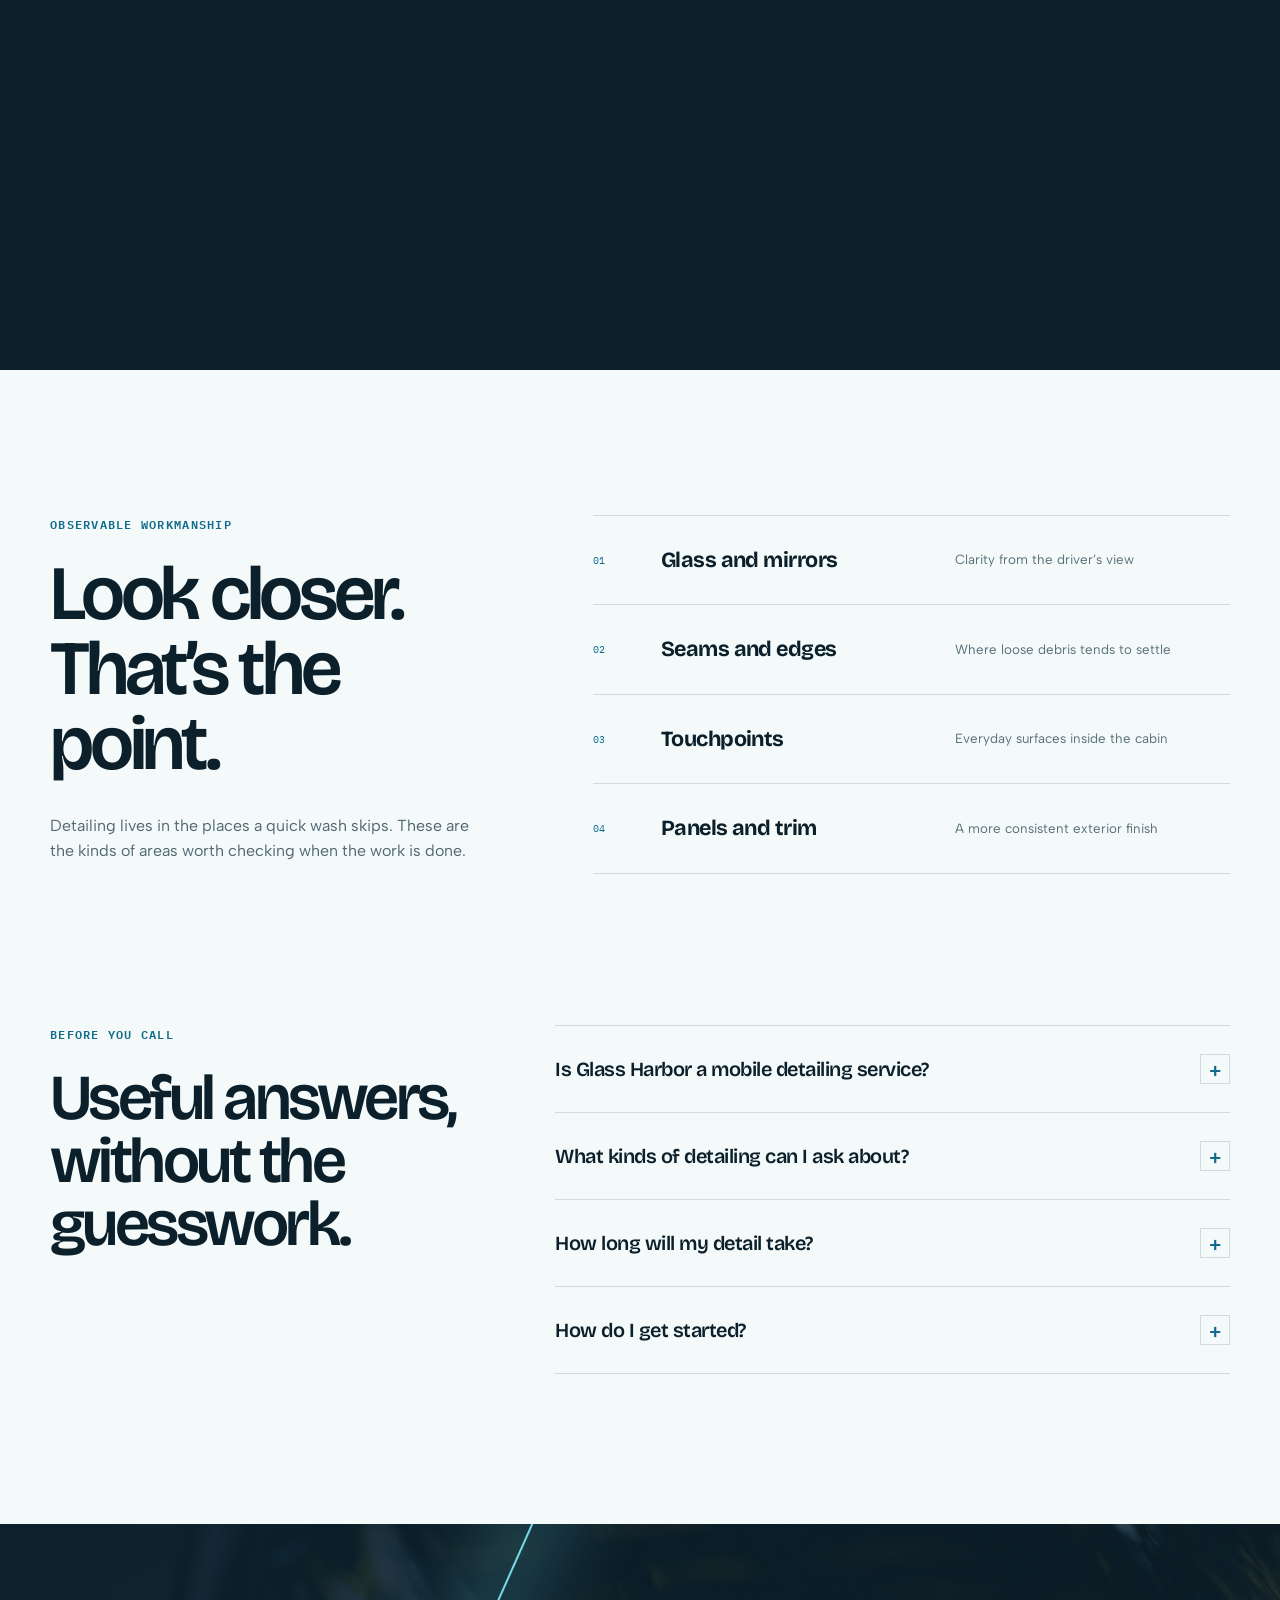
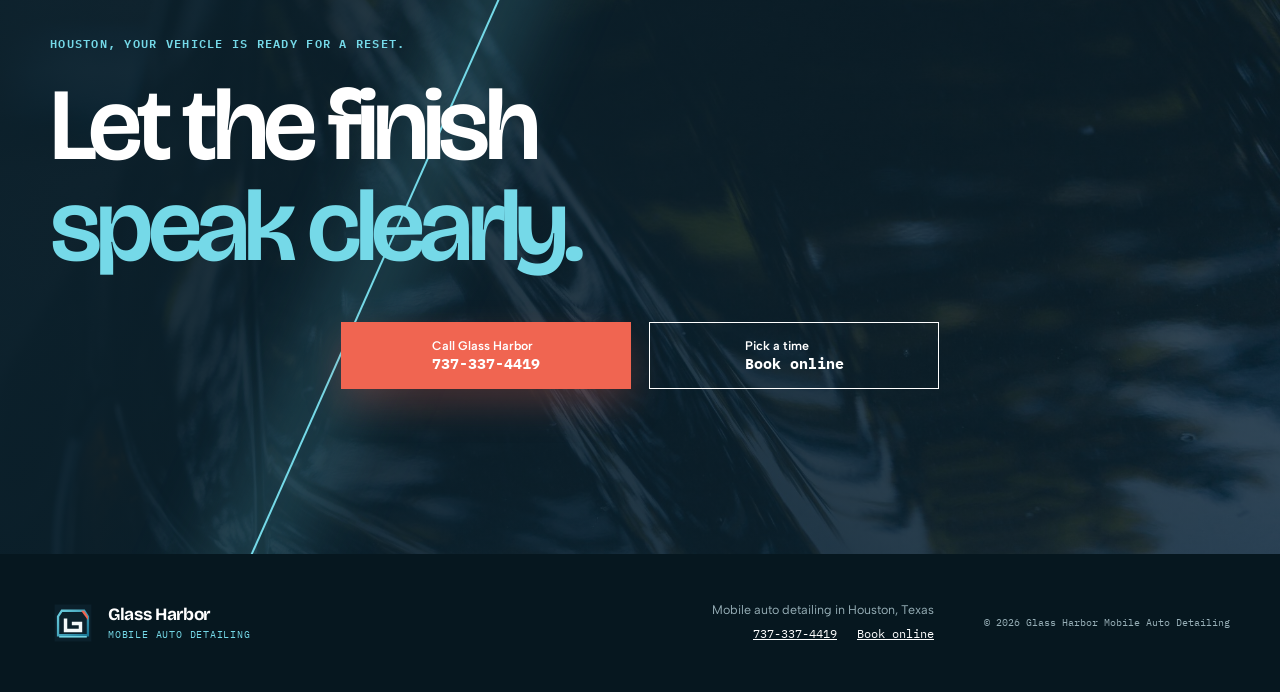
==== commit 5f107404: "feat: add online booking alongside call CTAs Call stays primary; cal.com booking link added to nav, " ====
--- a/index.html
+++ b/index.html
@@ -6,7 +6,7 @@
     <title>Glass Harbor Mobile Auto Detailing | Houston, Texas</title>
     <meta
       name="description"
-      content="Glass Harbor provides phone-first mobile auto detailing in Houston, Texas. Call 737-337-4419 to discuss interior, exterior, or full-detail service for your vehicle."
+      content="Glass Harbor provides mobile auto detailing in Houston, Texas. Call 737-337-4419 or book online for interior, exterior, or full-detail service for your vehicle."
     />
     <meta name="theme-color" content="#0b202b" />
     <meta name="robots" content="index,follow" />
@@ -69,6 +69,7 @@
         <a href="#services">Services</a>
         <a href="#process">Process</a>
         <a href="#faq">FAQ</a>
+        <a class="nav-book" href="https://cal.com/sumitdatta/auto-detail-service">Book online</a>
         <a class="nav-call" href="tel:+17373374419">Call 737-337-4419</a>
       </nav>
     </header>
@@ -79,17 +80,21 @@
           <p class="eyebrow">Mobile auto detailing <span>Houston, Texas</span></p>
           <h1>A clearer finish,<br /><em>wherever you park.</em></h1>
           <p class="hero-lede">
-            Glass Harbor brings detail-focused interior and exterior care to your vehicle. Call to describe what
-            needs attention and plan a mobile detail in Houston.
+            Glass Harbor brings detail-focused interior and exterior care to your vehicle. Call or book online to plan
+            a mobile detail in Houston.
           </p>
           <div class="hero-actions">
             <a class="button button-primary" href="tel:+17373374419">
               <span>Call for your detail</span>
               <strong>737-337-4419</strong>
             </a>
+            <a class="button button-book" href="https://cal.com/sumitdatta/auto-detail-service">
+              <span>Prefer to schedule?</span>
+              <strong>Book online</strong>
+            </a>
             <a class="text-link" href="#services">Explore services <span aria-hidden="true">↓</span></a>
           </div>
-          <p class="micro-note">Phone-first scheduling · Vehicle needs confirmed on the call</p>
+          <p class="micro-note">Call or book online · Vehicle needs confirmed before the visit</p>
         </div>
 
         <div class="hero-visual" aria-label="Close-up of a freshly cleaned black vehicle">
@@ -181,6 +186,7 @@
             <p class="eyebrow">Simple by design</p>
             <h2 id="process-title">Your detail starts with one useful call.</h2>
             <a class="button button-light" href="tel:+17373374419">Call 737-337-4419</a>
+            <a class="button button-light button-light-alt" href="https://cal.com/sumitdatta/auto-detail-service">Book online</a>
           </div>
           <ol class="process-list">
             <li class="reveal">
@@ -228,7 +234,7 @@
         <div class="faq-list">
           <details class="reveal">
             <summary>Is Glass Harbor a mobile detailing service?<span aria-hidden="true">+</span></summary>
-            <p>Yes. Glass Harbor provides mobile auto detailing in Houston, Texas. Call to confirm your location and vehicle needs.</p>
+            <p>Yes. Glass Harbor provides mobile auto detailing in Houston, Texas. Call or <a href="https://cal.com/sumitdatta/auto-detail-service">book online</a> to confirm your location and vehicle needs.</p>
           </details>
           <details class="reveal">
             <summary>What kinds of detailing can I ask about?<span aria-hidden="true">+</span></summary>
@@ -240,7 +246,7 @@
           </details>
           <details class="reveal">
             <summary>How do I get started?<span aria-hidden="true">+</span></summary>
-            <p>Call 737-337-4419 and describe your vehicle and the areas you want refreshed.</p>
+            <p>Call 737-337-4419 and describe your vehicle and the areas you want refreshed, or <a href="https://cal.com/sumitdatta/auto-detail-service">book a time online</a>.</p>
           </details>
         </div>
       </section>
@@ -250,10 +256,16 @@
         <div class="final-cta-inner reveal">
           <p class="eyebrow">Houston, your vehicle is ready for a reset.</p>
           <h2 id="cta-title">Let the finish<br /><em>speak clearly.</em></h2>
-          <a class="button button-primary button-large" href="tel:+17373374419">
-            <span>Call Glass Harbor</span>
-            <strong>737-337-4419</strong>
-          </a>
+          <div class="final-cta-actions">
+            <a class="button button-primary button-large" href="tel:+17373374419">
+              <span>Call Glass Harbor</span>
+              <strong>737-337-4419</strong>
+            </a>
+            <a class="button button-book button-large" href="https://cal.com/sumitdatta/auto-detail-service">
+              <span>Pick a time</span>
+              <strong>Book online</strong>
+            </a>
+          </div>
         </div>
       </section>
     </main>
@@ -266,14 +278,21 @@
       <div class="footer-meta">
         <p>Mobile auto detailing in Houston, Texas</p>
         <a href="tel:+17373374419">737-337-4419</a>
+        <a href="https://cal.com/sumitdatta/auto-detail-service">Book online</a>
       </div>
       <p class="copyright">© <span data-year></span> Glass Harbor Mobile Auto Detailing</p>
     </footer>
 
-    <a class="mobile-call" href="tel:+17373374419">
-      <span>Call Glass Harbor</span>
-      <strong>737-337-4419</strong>
-    </a>
+    <div class="mobile-bar">
+      <a class="mobile-call" href="tel:+17373374419">
+        <span>Call Glass Harbor</span>
+        <strong>737-337-4419</strong>
+      </a>
+      <a class="mobile-book" href="https://cal.com/sumitdatta/auto-detail-service">
+        <span>Book</span>
+        <strong>Online</strong>
+      </a>
+    </div>
 
     <script src="script.js" defer></script>
   </body>
--- a/styles.css
+++ b/styles.css
@@ -60,13 +60,19 @@
 .site-header {
   position: absolute;
   z-index: 20;
-  top: 0;
+  top: 16px;
   left: 50%;
   display: flex;
   align-items: center;
   justify-content: space-between;
   width: var(--shell);
-  min-height: 96px;
+  min-height: 74px;
+  padding: 10px 12px 10px 14px;
+  border: 1px solid rgba(11, 32, 43, 0.16);
+  background: rgba(244, 249, 250, 0.96);
+  box-shadow: 0 14px 38px rgba(8, 36, 48, 0.16);
+  backdrop-filter: blur(16px) saturate(125%);
+  -webkit-backdrop-filter: blur(16px) saturate(125%);
   transform: translateX(-50%);
 }
 .brand { display: inline-flex; align-items: center; gap: 12px; text-decoration: none; }
@@ -83,8 +89,8 @@
 }
 .site-nav { display: flex; align-items: center; gap: 32px; font-weight: 600; }
 .site-nav a { text-decoration: none; }
-.site-nav > a:not(.nav-call) { position: relative; font-size: 0.92rem; }
-.site-nav > a:not(.nav-call)::after {
+.site-nav > a:not(.nav-call):not(.nav-book) { position: relative; font-size: 0.92rem; }
+.site-nav > a:not(.nav-call):not(.nav-book)::after {
   position: absolute;
   bottom: -5px;
   left: 0;
@@ -105,6 +111,15 @@
   font-size: 0.75rem;
   letter-spacing: 0.02em;
 }
+.nav-book {
+  padding: 11px 16px;
+  border: 1px solid var(--ink);
+  color: var(--ink);
+  font-family: var(--mono);
+  font-size: 0.75rem;
+  letter-spacing: 0.02em;
+}
+.nav-book:hover { color: var(--white); background: var(--harbor); border-color: var(--harbor); }
 .menu-toggle { display: none; }
 
 .hero {
@@ -166,6 +181,21 @@
 }
 .button-primary span { font-size: 0.78rem; font-weight: 600; }
 .button-primary strong { font-family: var(--mono); font-size: 0.95rem; }
+.button-book {
+  display: grid;
+  min-width: 200px;
+  border-color: var(--ink);
+  color: var(--ink);
+  background: transparent;
+  line-height: 1.2;
+}
+.button-book:hover { color: var(--white); background: var(--ink); }
+.button-book span { font-size: 0.78rem; font-weight: 600; }
+.button-book strong { font-family: var(--mono); font-size: 0.95rem; }
+.final-cta-actions { display: flex; flex-wrap: wrap; justify-content: center; gap: 18px; }
+.final-cta .button-book { border-color: var(--white); color: var(--white); }
+.final-cta .button-book:hover { color: var(--ink); background: var(--white); }
+.button-light-alt { color: var(--ink); background: transparent; border-color: var(--ink); }
 .text-link { font-weight: 700; text-underline-offset: 6px; }
 .text-link span { margin-left: 5px; color: var(--harbor); }
 .micro-note { margin: 20px 0 0; color: #59717a; font-family: var(--mono); font-size: 0.68rem; }
@@ -304,7 +334,7 @@
 .footer-meta p, .copyright { margin: 0; color: #97afb7; font-size: 0.78rem; }
 .footer-meta a { font-family: var(--mono); font-size: 0.78rem; }
 .copyright { font-family: var(--mono); font-size: 0.62rem; }
-.mobile-call { display: none; }
+.mobile-bar { display: none; }
 
 .reveal { opacity: 1; transform: none; }
 .js .reveal { opacity: 0; transform: translateY(24px); transition: opacity 650ms ease, transform 650ms cubic-bezier(.2,.7,.2,1); }
@@ -312,12 +342,12 @@
 
 @media (max-width: 980px) {
   :root { --shell: min(100% - 36px, 760px); }
-  .site-header { min-height: 80px; }
+  .site-header { top: 10px; min-height: 68px; }
   .menu-toggle { display: grid; width: 44px; height: 44px; padding: 12px; place-content: center; gap: 6px; border: 0; background: var(--ink); }
   .menu-toggle span:not(.sr-only) { display: block; width: 20px; height: 2px; background: var(--white); transition: transform 180ms ease; }
   .menu-toggle[aria-expanded="true"] span:nth-child(2) { transform: translateY(4px) rotate(45deg); }
   .menu-toggle[aria-expanded="true"] span:nth-child(3) { transform: translateY(-4px) rotate(-45deg); }
-  .site-nav { position: absolute; top: 70px; right: 0; display: none; align-items: stretch; width: min(310px, calc(100vw - 36px)); padding: 20px; gap: 0; background: var(--white); box-shadow: var(--shadow); }
+  .site-nav { position: absolute; top: calc(100% + 8px); right: 0; display: none; align-items: stretch; width: min(310px, calc(100vw - 36px)); padding: 20px; gap: 0; border: 1px solid var(--line); background: var(--white); box-shadow: var(--shadow); }
   .site-nav.is-open { display: grid; }
   .site-nav a { padding: 14px 10px; }
   .site-nav .nav-call { margin-top: 8px; text-align: center; }
@@ -350,7 +380,7 @@
   h1 { font-size: clamp(3.35rem, 16vw, 5rem); }
   .hero-lede { font-size: 1rem; }
   .hero-actions { align-items: stretch; flex-direction: column; gap: 18px; }
-  .button-primary { width: 100%; }
+  .button-primary, .button-book { width: 100%; }
   .text-link { align-self: flex-start; }
   .hero-visual { min-height: 420px; }
   .hero-caption { right: 16px; bottom: 16px; left: 16px; }
@@ -377,24 +407,32 @@
   .site-footer { grid-template-columns: 1fr; gap: 26px; padding-block: 40px; }
   .footer-meta { text-align: left; }
   .copyright { grid-column: auto; }
-  .mobile-call {
+  .mobile-bar {
     position: fixed;
     z-index: 50;
     right: 0;
     bottom: 0;
     left: 0;
+    display: grid;
+    grid-template-columns: 1.6fr 1fr;
+    box-shadow: 0 -12px 30px rgba(11, 32, 43, 0.18);
+  }
+  .mobile-call, .mobile-book {
     display: flex;
     align-items: center;
     justify-content: space-between;
+    gap: 8px;
     min-height: 74px;
     padding: 12px 18px;
     color: var(--white);
-    background: var(--coral);
-    box-shadow: 0 -12px 30px rgba(11, 32, 43, 0.18);
     text-decoration: none;
   }
-  .mobile-call span { font-size: 0.8rem; font-weight: 700; }
-  .mobile-call strong { font-family: var(--mono); font-size: 0.84rem; }
+  .mobile-call { background: var(--coral); }
+  .mobile-book { justify-content: center; background: var(--ink); }
+  .mobile-call span, .mobile-book span { font-size: 0.8rem; font-weight: 700; }
+  .mobile-call strong, .mobile-book strong { font-family: var(--mono); font-size: 0.84rem; }
+  .mobile-book { flex-direction: column; gap: 2px; }
+  .final-cta-actions { flex-direction: column; align-items: stretch; }
 }
 
 @media (prefers-reduced-motion: reduce) {
@@ -402,3 +440,6 @@
   *, *::before, *::after { animation-duration: 0.01ms !important; animation-iteration-count: 1 !important; transition-duration: 0.01ms !important; }
   .reveal { opacity: 1; transform: none; }
 }
+
+.footer-meta a + a { margin-left: 16px; }
+.hero-actions { flex-wrap: wrap; gap: 18px 22px; }
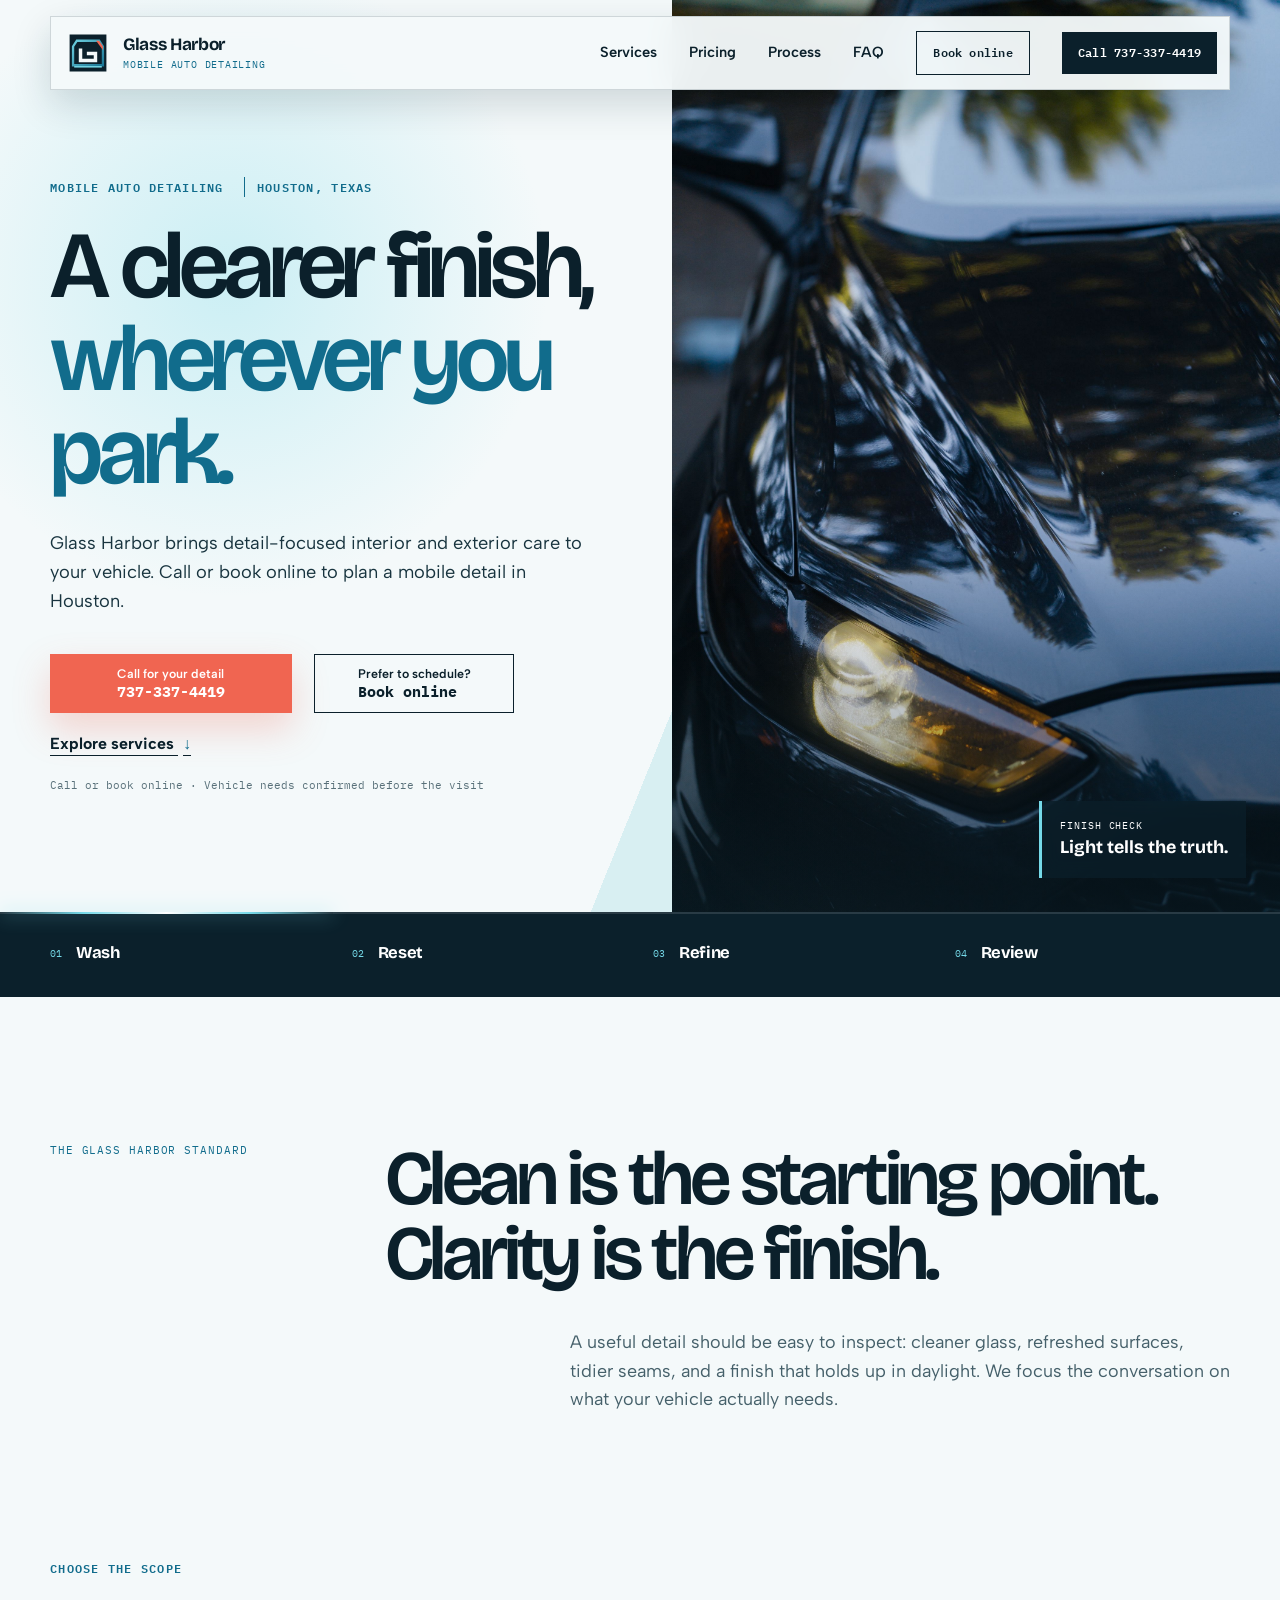
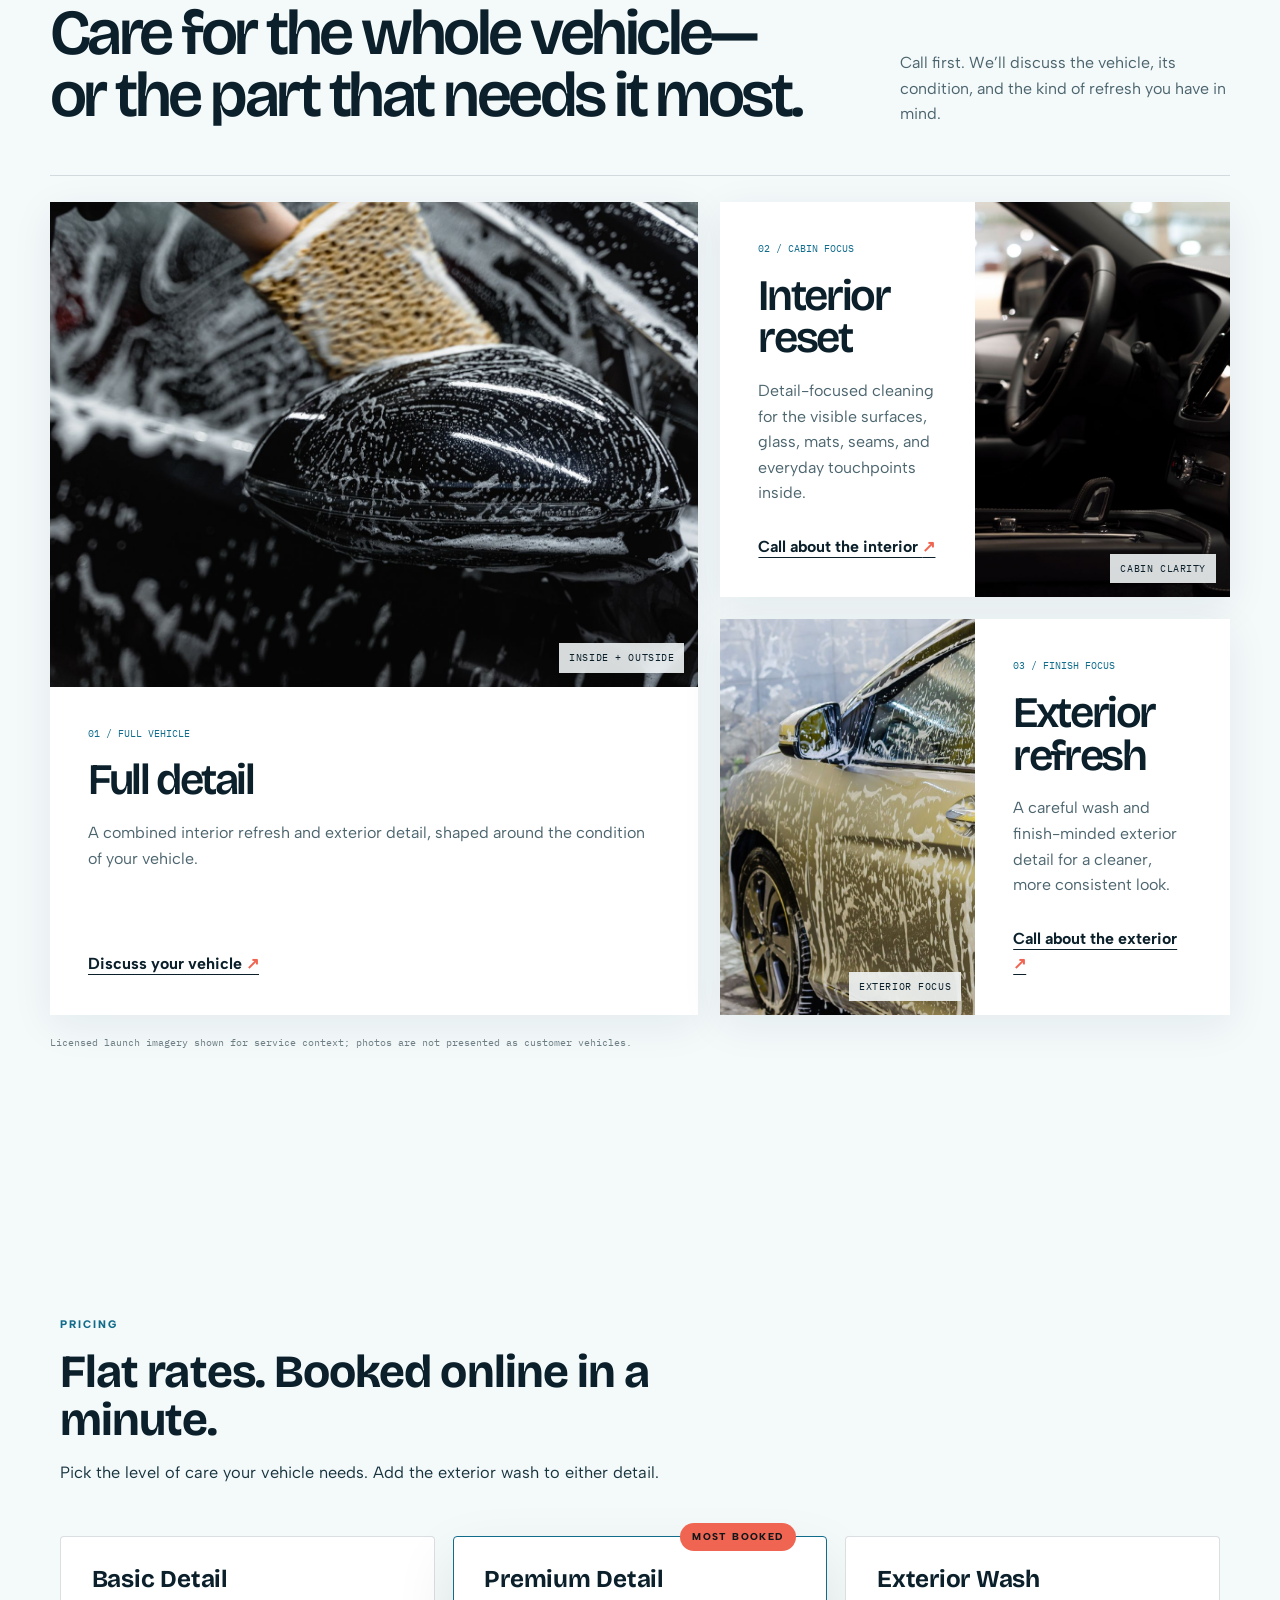
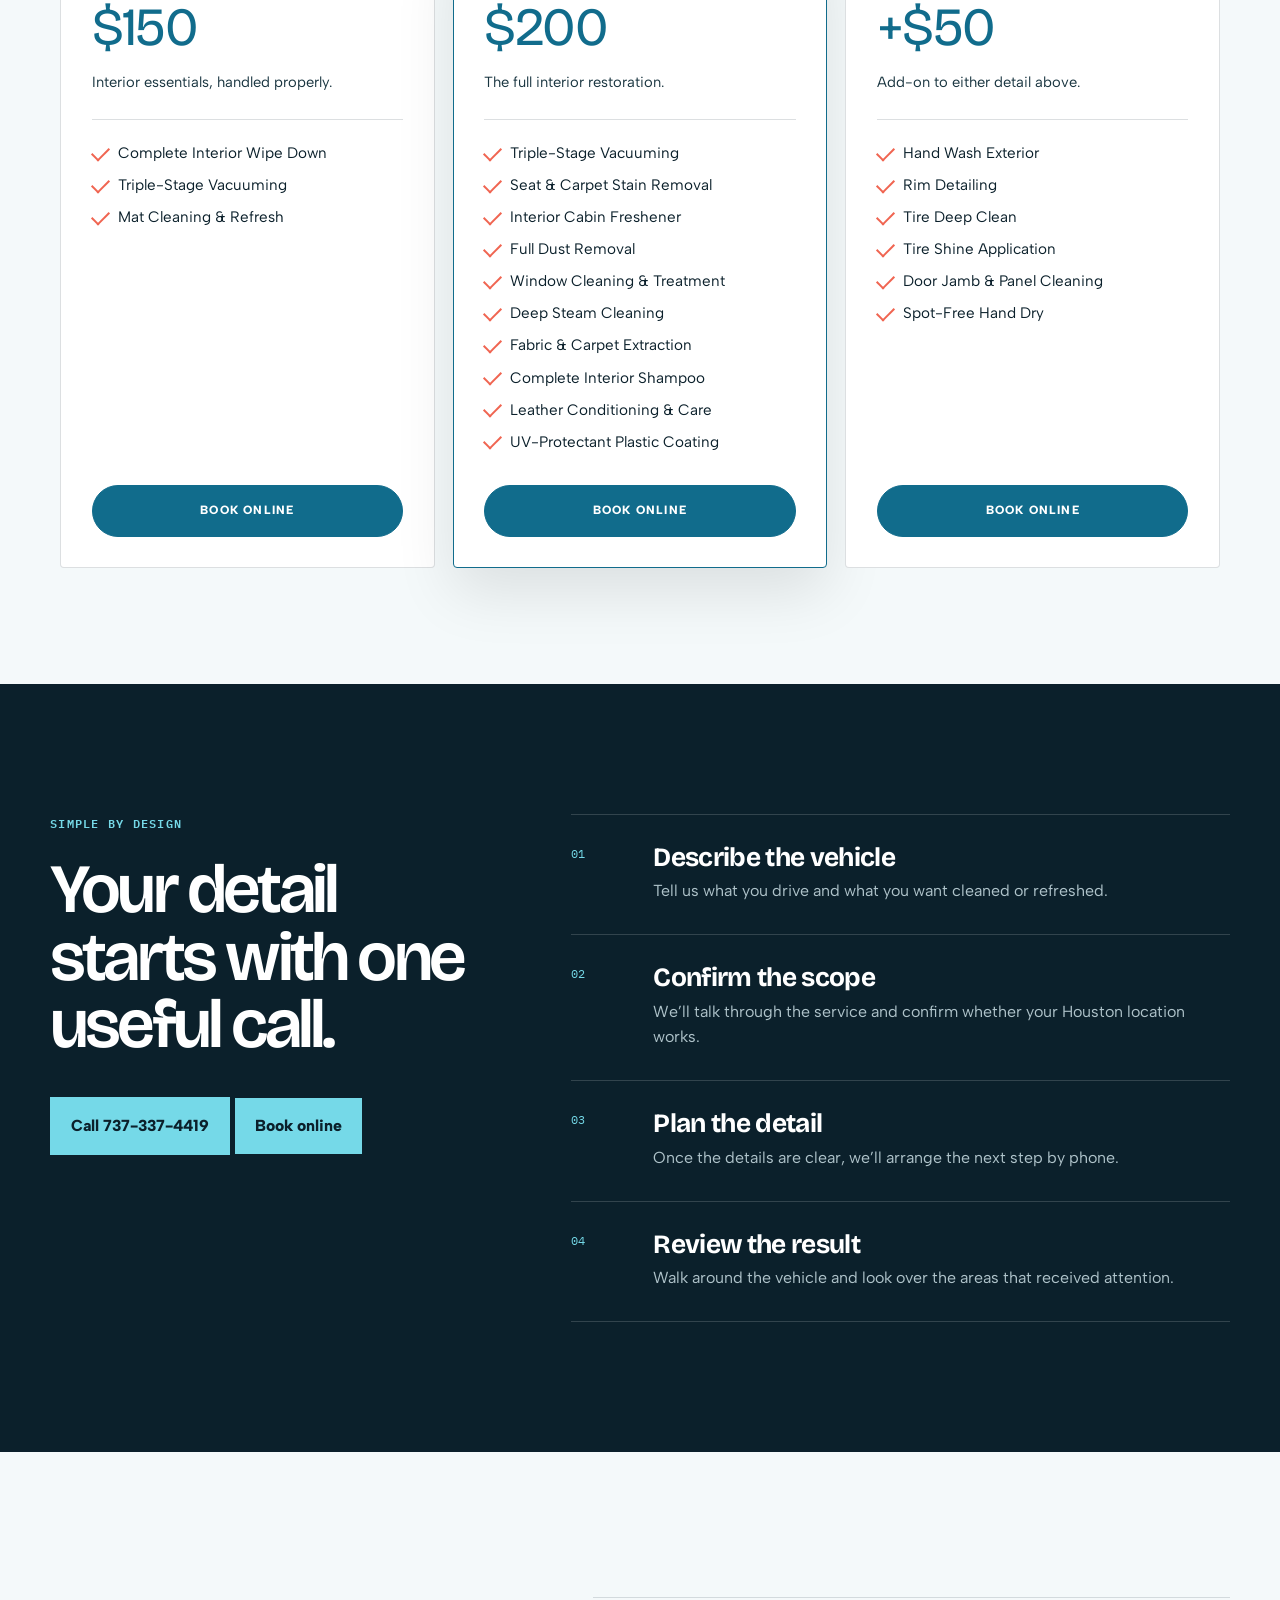
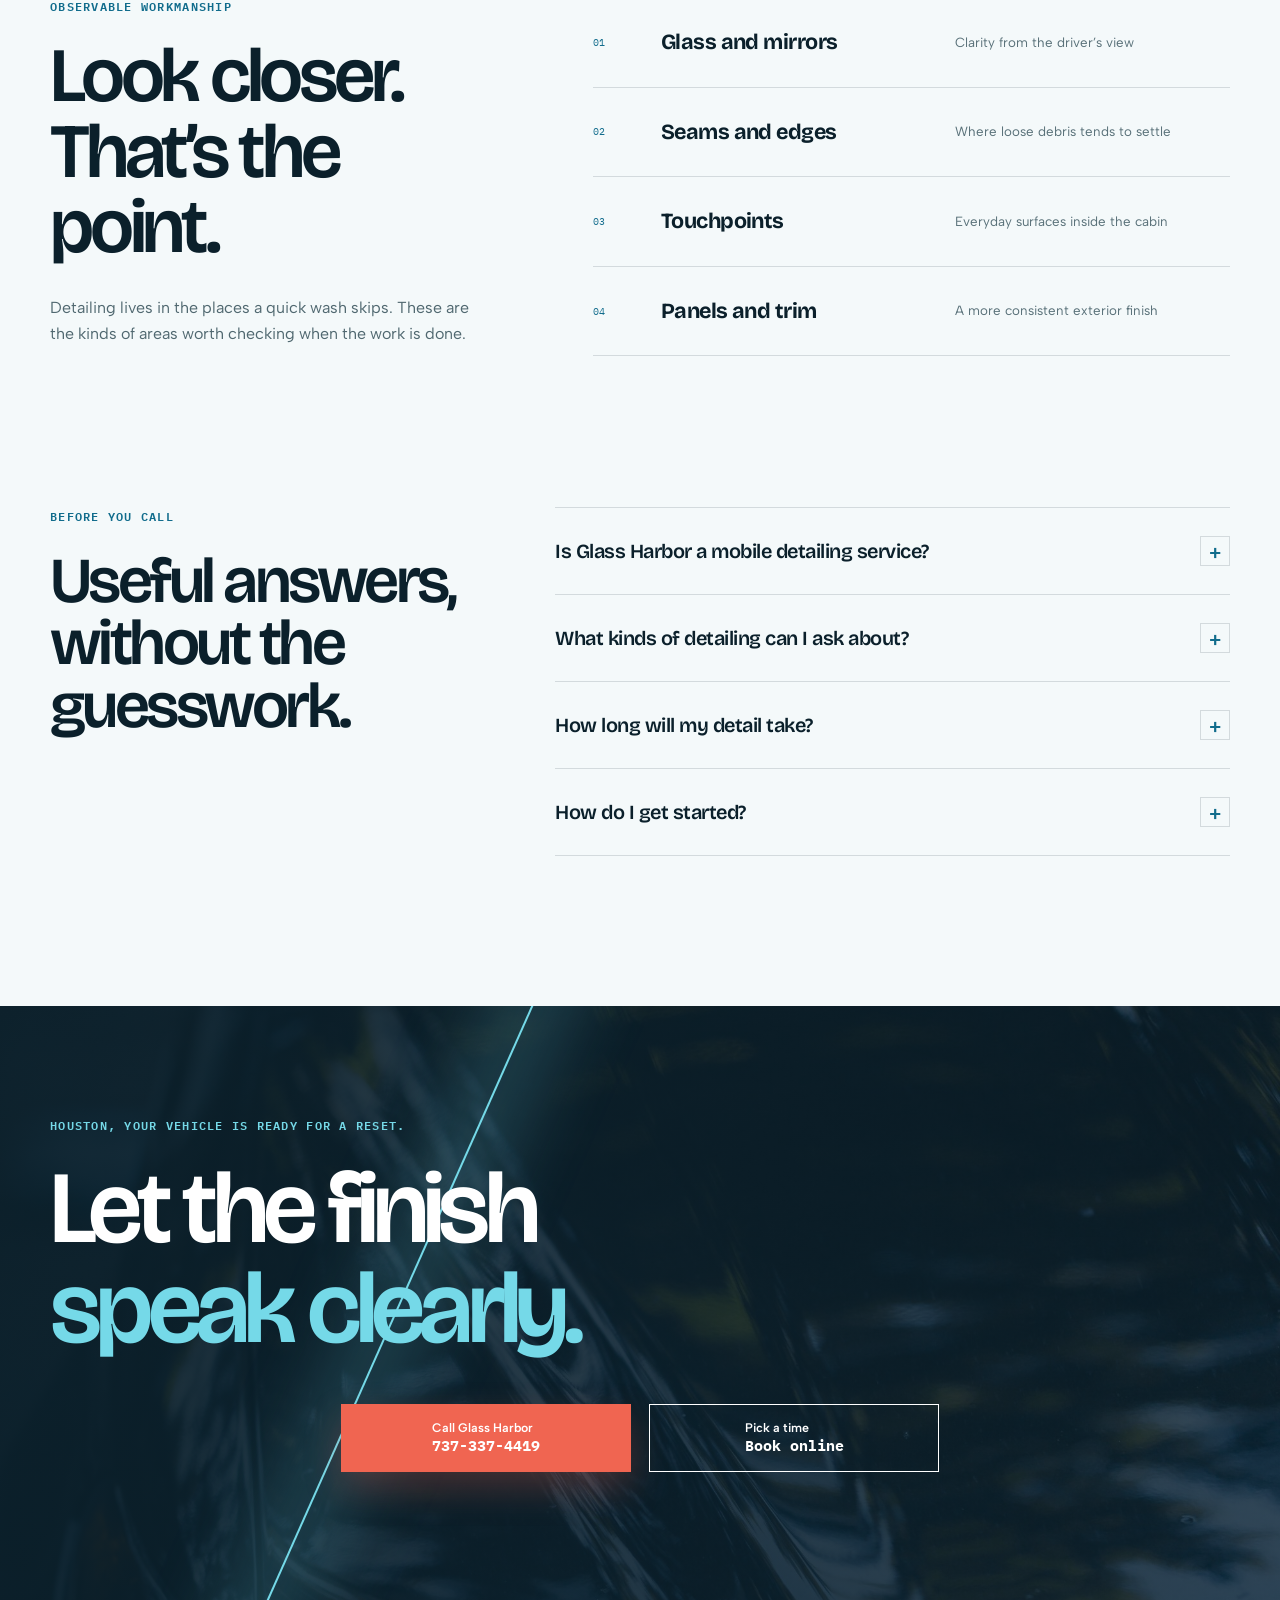
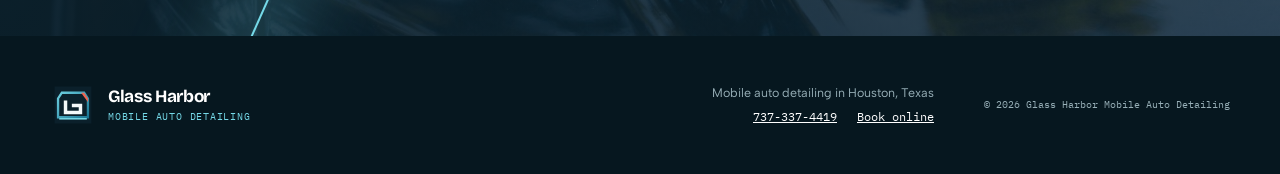
==== commit 83b7e67c: "Add flat-rate pricing section with three packages Publishes Basic Detail $150, Premium Detail $200, " ====
--- a/index.html
+++ b/index.html
@@ -29,22 +29,67 @@
     <meta property="og:image" content="https://glassharbordetailing.shop/assets/hero-wash.jpg" />
     <link rel="stylesheet" href="styles.css" />
     <script type="application/ld+json">
+{
+  "@context": "https://schema.org",
+  "@type": "AutoWash",
+  "name": "Glass Harbor Mobile Auto Detailing",
+  "url": "https://glassharbordetailing.shop/",
+  "telephone": "+1-737-337-4419",
+  "description": "Phone-first mobile auto detailing in Houston, Texas.",
+  "areaServed": {
+    "@type": "City",
+    "name": "Houston",
+    "containedInPlace": {
+      "@type": "State",
+      "name": "Texas"
+    }
+  },
+  "hasOfferCatalog": {
+    "@type": "OfferCatalog",
+    "name": "Detailing packages",
+    "itemListElement": [
       {
-        "@context": "https://schema.org",
-        "@type": "AutoWash",
-        "name": "Glass Harbor Mobile Auto Detailing",
-        "url": "https://glassharbordetailing.shop/",
-        "telephone": "+1-737-337-4419",
-        "description": "Phone-first mobile auto detailing in Houston, Texas.",
-        "areaServed": {
-          "@type": "City",
-          "name": "Houston",
-          "containedInPlace": {
-            "@type": "State",
-            "name": "Texas"
-          }
+        "@type": "Offer",
+        "name": "Basic Detail",
+        "price": "150",
+        "priceCurrency": "USD",
+        "availability": "https://schema.org/InStock",
+        "url": "https://glassharbordetailing.shop/#pricing",
+        "itemOffered": {
+          "@type": "Service",
+          "name": "Basic Detail",
+          "description": "Interior essentials: complete interior wipe down, triple-stage vacuuming, and mat cleaning and refresh."
+        }
+      },
+      {
+        "@type": "Offer",
+        "name": "Premium Detail",
+        "price": "200",
+        "priceCurrency": "USD",
+        "availability": "https://schema.org/InStock",
+        "url": "https://glassharbordetailing.shop/#pricing",
+        "itemOffered": {
+          "@type": "Service",
+          "name": "Premium Detail",
+          "description": "Full interior restoration: triple-stage vacuuming, seat and carpet stain removal, cabin freshener, full dust removal, window cleaning and treatment, deep steam cleaning, fabric and carpet extraction, complete interior shampoo, leather conditioning, and UV-protectant plastic coating."
+        }
+      },
+      {
+        "@type": "Offer",
+        "name": "Exterior Wash",
+        "price": "50",
+        "priceCurrency": "USD",
+        "availability": "https://schema.org/InStock",
+        "url": "https://glassharbordetailing.shop/#pricing",
+        "itemOffered": {
+          "@type": "Service",
+          "name": "Exterior Wash",
+          "description": "Add-on to either detail: hand wash exterior, rim detailing, tire deep clean, tire shine application, door jamb and panel cleaning, and spot-free hand dry."
         }
       }
+    ]
+  }
+}
     </script>
   </head>
   <body>
@@ -67,6 +112,7 @@
 
       <nav class="site-nav" id="site-nav" aria-label="Primary navigation" data-nav>
         <a href="#services">Services</a>
+        <a href="#pricing">Pricing</a>
         <a href="#process">Process</a>
         <a href="#faq">FAQ</a>
         <a class="nav-book" href="https://cal.com/sumitdatta/auto-detail-service">Book online</a>
@@ -180,6 +226,63 @@
         <p class="stock-note">Licensed launch imagery shown for service context; photos are not presented as customer vehicles.</p>
       </section>
 
+      <section class="rates" id="pricing" aria-labelledby="pricing-title">
+        <div class="rates-shell">
+          <div class="rates-head">
+            <p class="rates-eyebrow">Pricing</p>
+            <h2 id="pricing-title">Flat rates. Booked online in a minute.</h2>
+            <p class="rates-intro">Pick the level of care your vehicle needs. Add the exterior wash to either detail.</p>
+          </div>
+
+          <div class="rate-grid">
+            <article class="rate-card">
+              <h3>Basic Detail</h3>
+              <p class="rate-figure">$150</p>
+              <p class="rate-note">Interior essentials, handled properly.</p>
+              <ul class="rate-list">
+                <li>Complete Interior Wipe Down</li>
+                <li>Triple-Stage Vacuuming</li>
+                <li>Mat Cleaning &amp; Refresh</li>
+              </ul>
+              <a class="rate-cta" href="https://cal.com/sumitdatta/auto-detail-service" target="_blank" rel="noopener">Book Online</a>
+            </article>
+            <article class="rate-card rate-card-featured">
+              <span class="rate-badge">Most booked</span>
+              <h3>Premium Detail</h3>
+              <p class="rate-figure">$200</p>
+              <p class="rate-note">The full interior restoration.</p>
+              <ul class="rate-list">
+                <li>Triple-Stage Vacuuming</li>
+                <li>Seat &amp; Carpet Stain Removal</li>
+                <li>Interior Cabin Freshener</li>
+                <li>Full Dust Removal</li>
+                <li>Window Cleaning &amp; Treatment</li>
+                <li>Deep Steam Cleaning</li>
+                <li>Fabric &amp; Carpet Extraction</li>
+                <li>Complete Interior Shampoo</li>
+                <li>Leather Conditioning &amp; Care</li>
+                <li>UV-Protectant Plastic Coating</li>
+              </ul>
+              <a class="rate-cta" href="https://cal.com/sumitdatta/auto-detail-service" target="_blank" rel="noopener">Book Online</a>
+            </article>
+            <article class="rate-card">
+              <h3>Exterior Wash</h3>
+              <p class="rate-figure">+$50</p>
+              <p class="rate-note">Add-on to either detail above.</p>
+              <ul class="rate-list">
+                <li>Hand Wash Exterior</li>
+                <li>Rim Detailing</li>
+                <li>Tire Deep Clean</li>
+                <li>Tire Shine Application</li>
+                <li>Door Jamb &amp; Panel Cleaning</li>
+                <li>Spot-Free Hand Dry</li>
+              </ul>
+              <a class="rate-cta" href="https://cal.com/sumitdatta/auto-detail-service" target="_blank" rel="noopener">Book Online</a>
+            </article>
+          </div>
+        </div>
+      </section>
+
       <section class="process" id="process" aria-labelledby="process-title">
         <div class="process-inner section-shell">
           <div class="process-heading reveal">
--- a/styles.css
+++ b/styles.css
@@ -443,3 +443,148 @@
 
 .footer-meta a + a { margin-left: 16px; }
 .hero-actions { flex-wrap: wrap; gap: 18px 22px; }
+
+
+/* ---------- Pricing ---------- */
+.rates {
+  --p-band: var(--glass);
+  --p-surface: var(--white);
+  --p-ink: var(--ink);
+  --p-muted: var(--ink-soft);
+  --p-line: var(--line);
+  --p-accent: var(--harbor);
+  --p-accent-ink: #ffffff;
+  --p-badge-ink: #10161a;
+  --p-hi: var(--coral);
+  padding: clamp(72px, 9vw, 130px) clamp(22px, 5vw, 60px);
+  background: var(--p-band);
+  color: var(--p-ink);
+}
+.rates-shell { width: min(1180px, 100%); margin-inline: auto; }
+.rates-head { max-width: 60ch; margin-bottom: clamp(34px, 4vw, 54px); }
+.rates-eyebrow {
+  margin: 0 0 14px;
+  font-family: var(--body);
+  font-size: 11px;
+  font-weight: 800;
+  letter-spacing: .18em;
+  text-transform: uppercase;
+  color: var(--p-accent);
+}
+.rates-head h2 {
+  margin: 0 0 14px;
+  font-family: var(--display);
+  font-size: clamp(30px, 3.6vw, 48px);
+  line-height: 1.05;
+  letter-spacing: -.02em;
+  color: var(--p-ink);
+}
+.rates-intro { margin: 0; color: var(--p-muted); font-size: 1.02rem; line-height: 1.6; }
+.rate-grid {
+  display: grid;
+  grid-template-columns: repeat(3, 1fr);
+  gap: 18px;
+  align-items: stretch;
+}
+.rate-card {
+  position: relative;
+  display: flex;
+  flex-direction: column;
+  gap: 4px;
+  padding: clamp(26px, 2.4vw, 36px);
+  background: var(--p-surface);
+  border: 1px solid var(--p-line);
+  border-radius: 4px;
+}
+.rate-card-featured {
+  border-color: var(--p-accent);
+  box-shadow: 0 24px 60px rgba(0, 0, 0, .10);
+}
+.rate-badge {
+  position: absolute;
+  top: 0;
+  right: clamp(26px, 2.4vw, 36px);
+  transform: translateY(-50%);
+  padding: 6px 12px;
+  background: var(--p-hi);
+  color: var(--p-badge-ink);
+  font-family: var(--body);
+  font-size: 10px;
+  font-weight: 800;
+  letter-spacing: .14em;
+  text-transform: uppercase;
+  border-radius: 999px;
+}
+.rate-card h3 {
+  margin: 0;
+  font-family: var(--display);
+  font-size: clamp(21px, 1.9vw, 26px);
+  letter-spacing: -.01em;
+  color: var(--p-ink);
+}
+.rate-figure {
+  margin: 6px 0 0;
+  font-family: var(--display);
+  font-size: clamp(40px, 4.2vw, 56px);
+  line-height: 1;
+  letter-spacing: -.03em;
+  color: var(--p-accent);
+}
+.rate-note { margin: 12px 0 0; color: var(--p-muted); font-size: .92rem; line-height: 1.5; }
+.rate-list {
+  list-style: none;
+  margin: 22px 0 0;
+  padding: 22px 0 0;
+  border-top: 1px solid var(--p-line);
+  display: grid;
+  align-content: start;
+  gap: 10px;
+  flex: 1;
+}
+.rate-list li {
+  position: relative;
+  padding-left: 26px;
+  font-size: .95rem;
+  line-height: 1.45;
+  color: var(--p-ink);
+}
+.rate-list li::before {
+  content: "";
+  position: absolute;
+  left: 0;
+  top: .28em;
+  width: 15px;
+  height: 8px;
+  border-left: 2px solid var(--p-hi);
+  border-bottom: 2px solid var(--p-hi);
+  transform: rotate(-45deg);
+}
+.rate-cta {
+  display: inline-flex;
+  align-items: center;
+  justify-content: center;
+  margin-top: 28px;
+  min-height: 52px;
+  padding: 0 22px;
+  background: var(--p-accent);
+  color: var(--p-accent-ink);
+  border: 1px solid var(--p-accent);
+  border-radius: 999px;
+  font-family: var(--body);
+  font-size: 12px;
+  font-weight: 800;
+  letter-spacing: .1em;
+  text-transform: uppercase;
+  text-decoration: none;
+  transition: transform .2s ease, opacity .2s ease;
+}
+.rate-cta:hover { transform: translateY(-2px); opacity: .92; }
+@media (max-width: 940px) {
+  .rate-grid { grid-template-columns: 1fr 1fr; }
+  .rate-card-featured { grid-row: span 2; }
+}
+@media (max-width: 640px) {
+  .rate-grid { grid-template-columns: 1fr; }
+  .rate-card-featured { grid-row: auto; }
+  .rate-badge { right: auto; left: clamp(26px, 2.4vw, 36px); }
+}
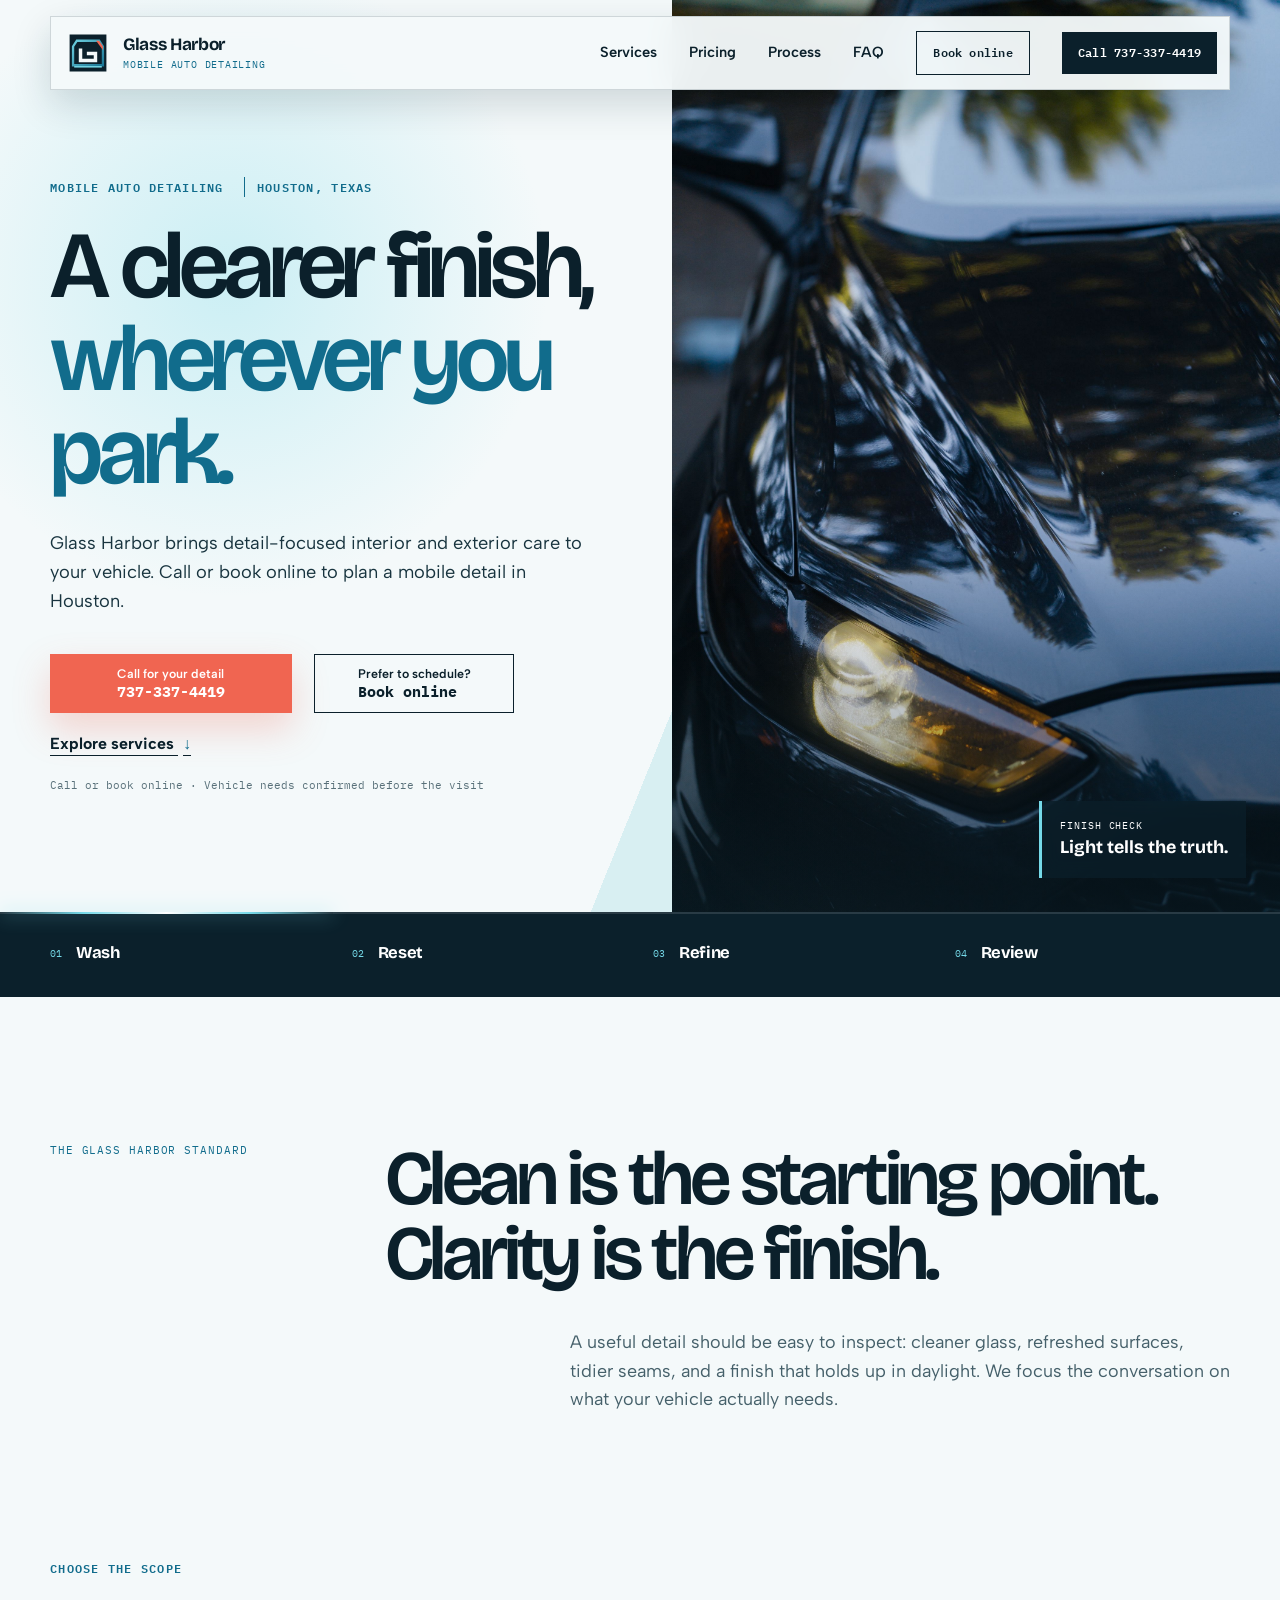
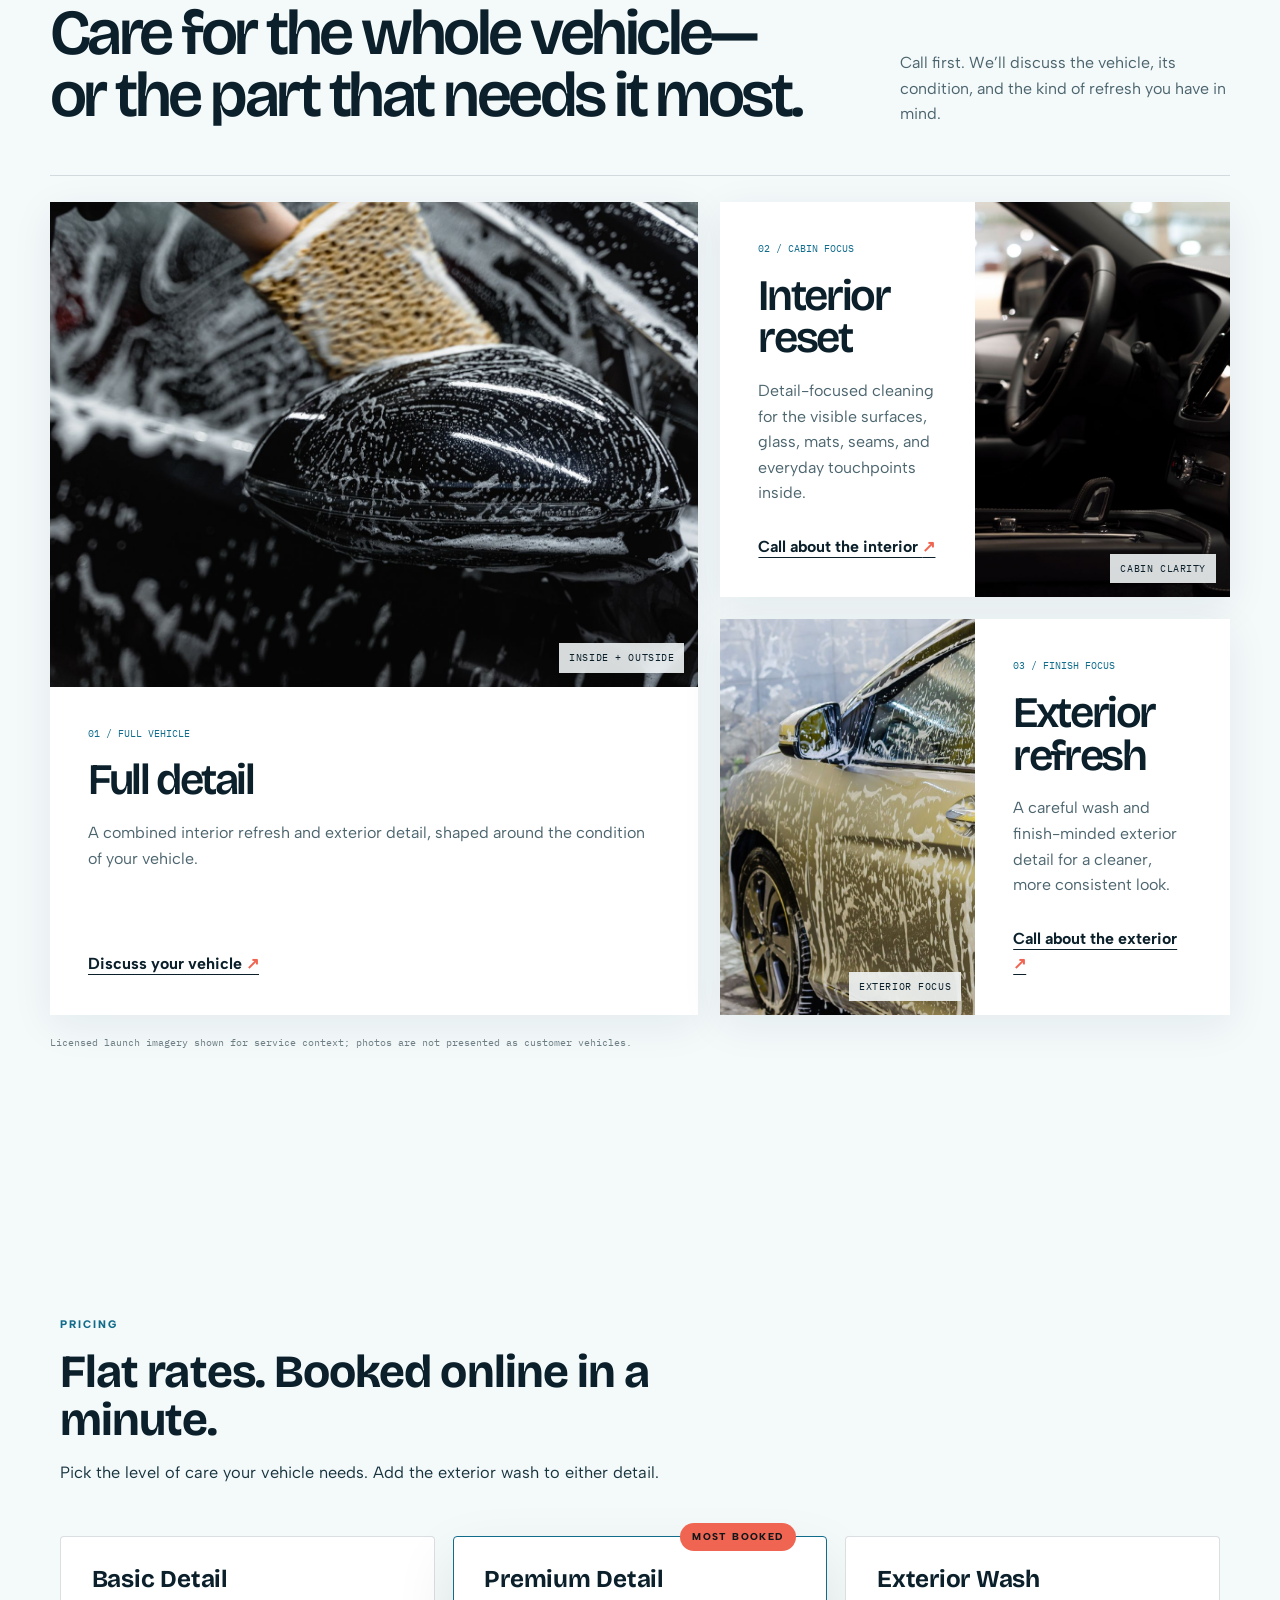
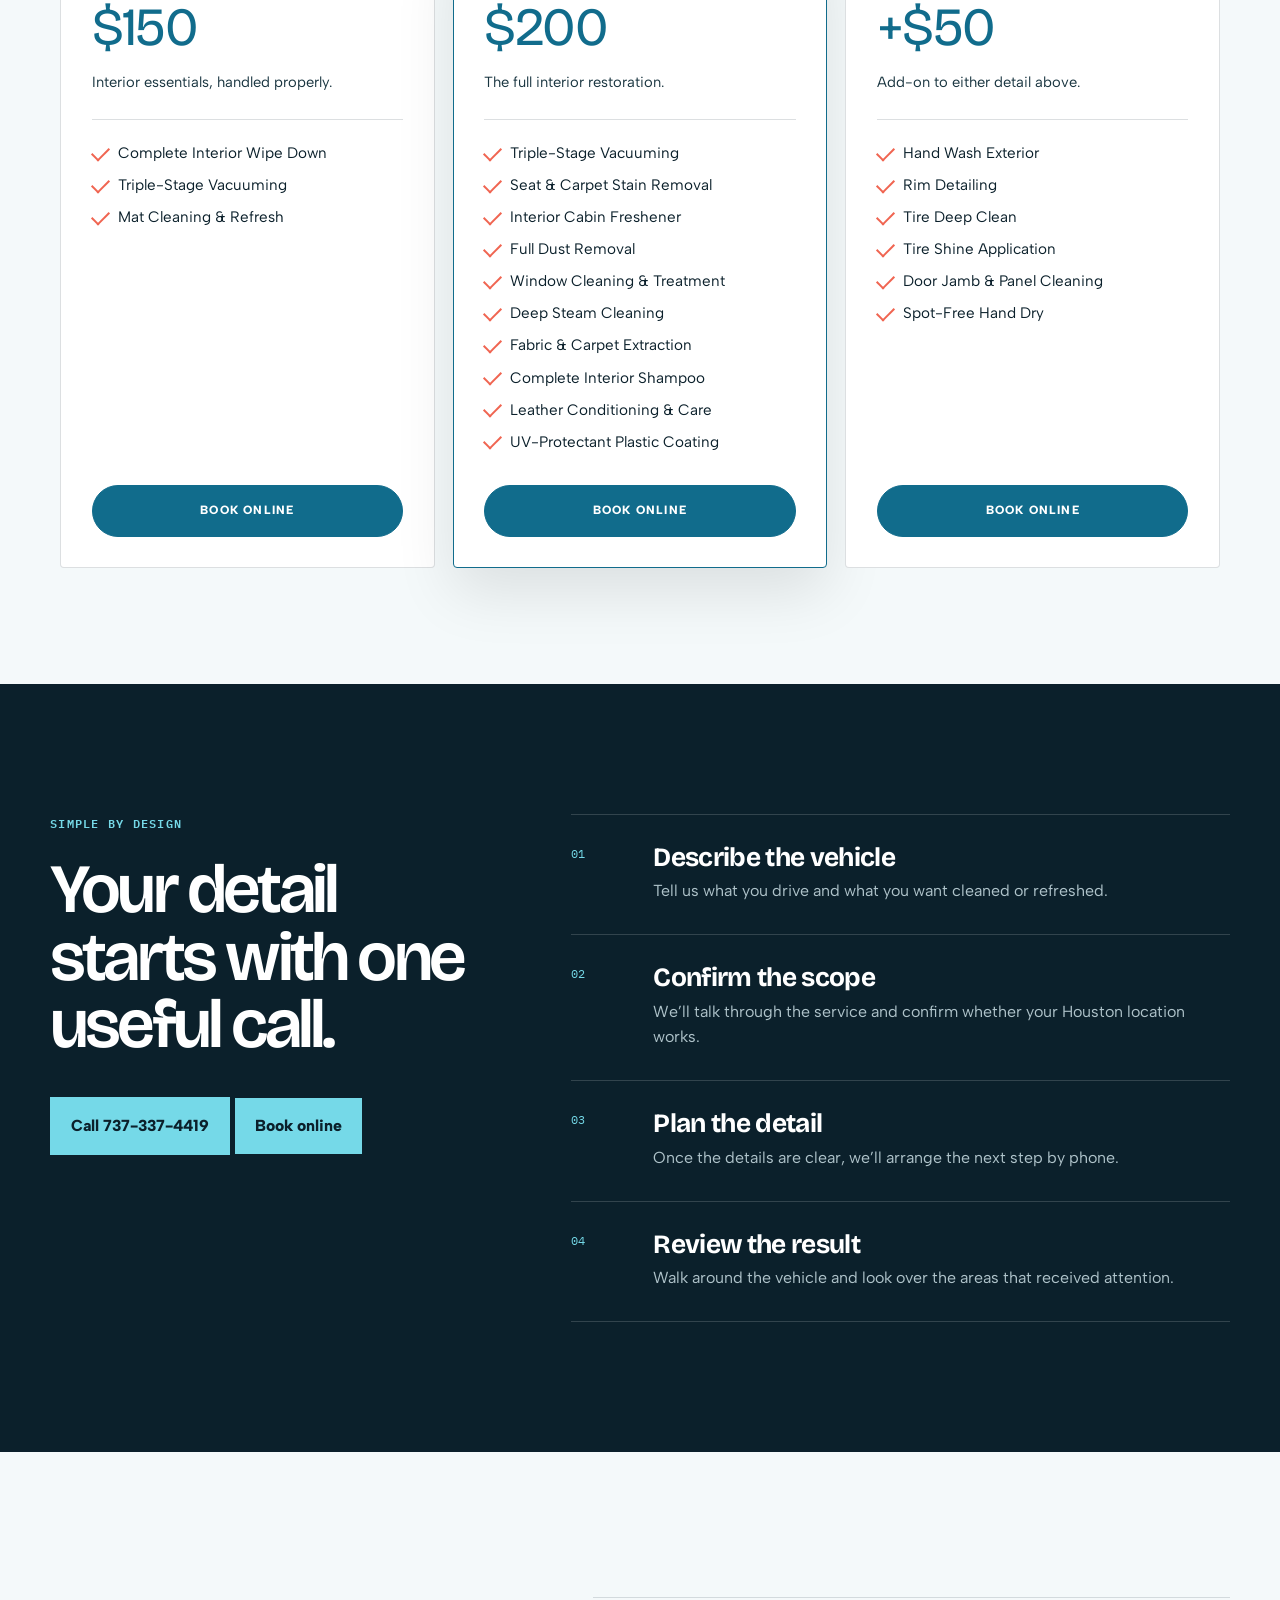
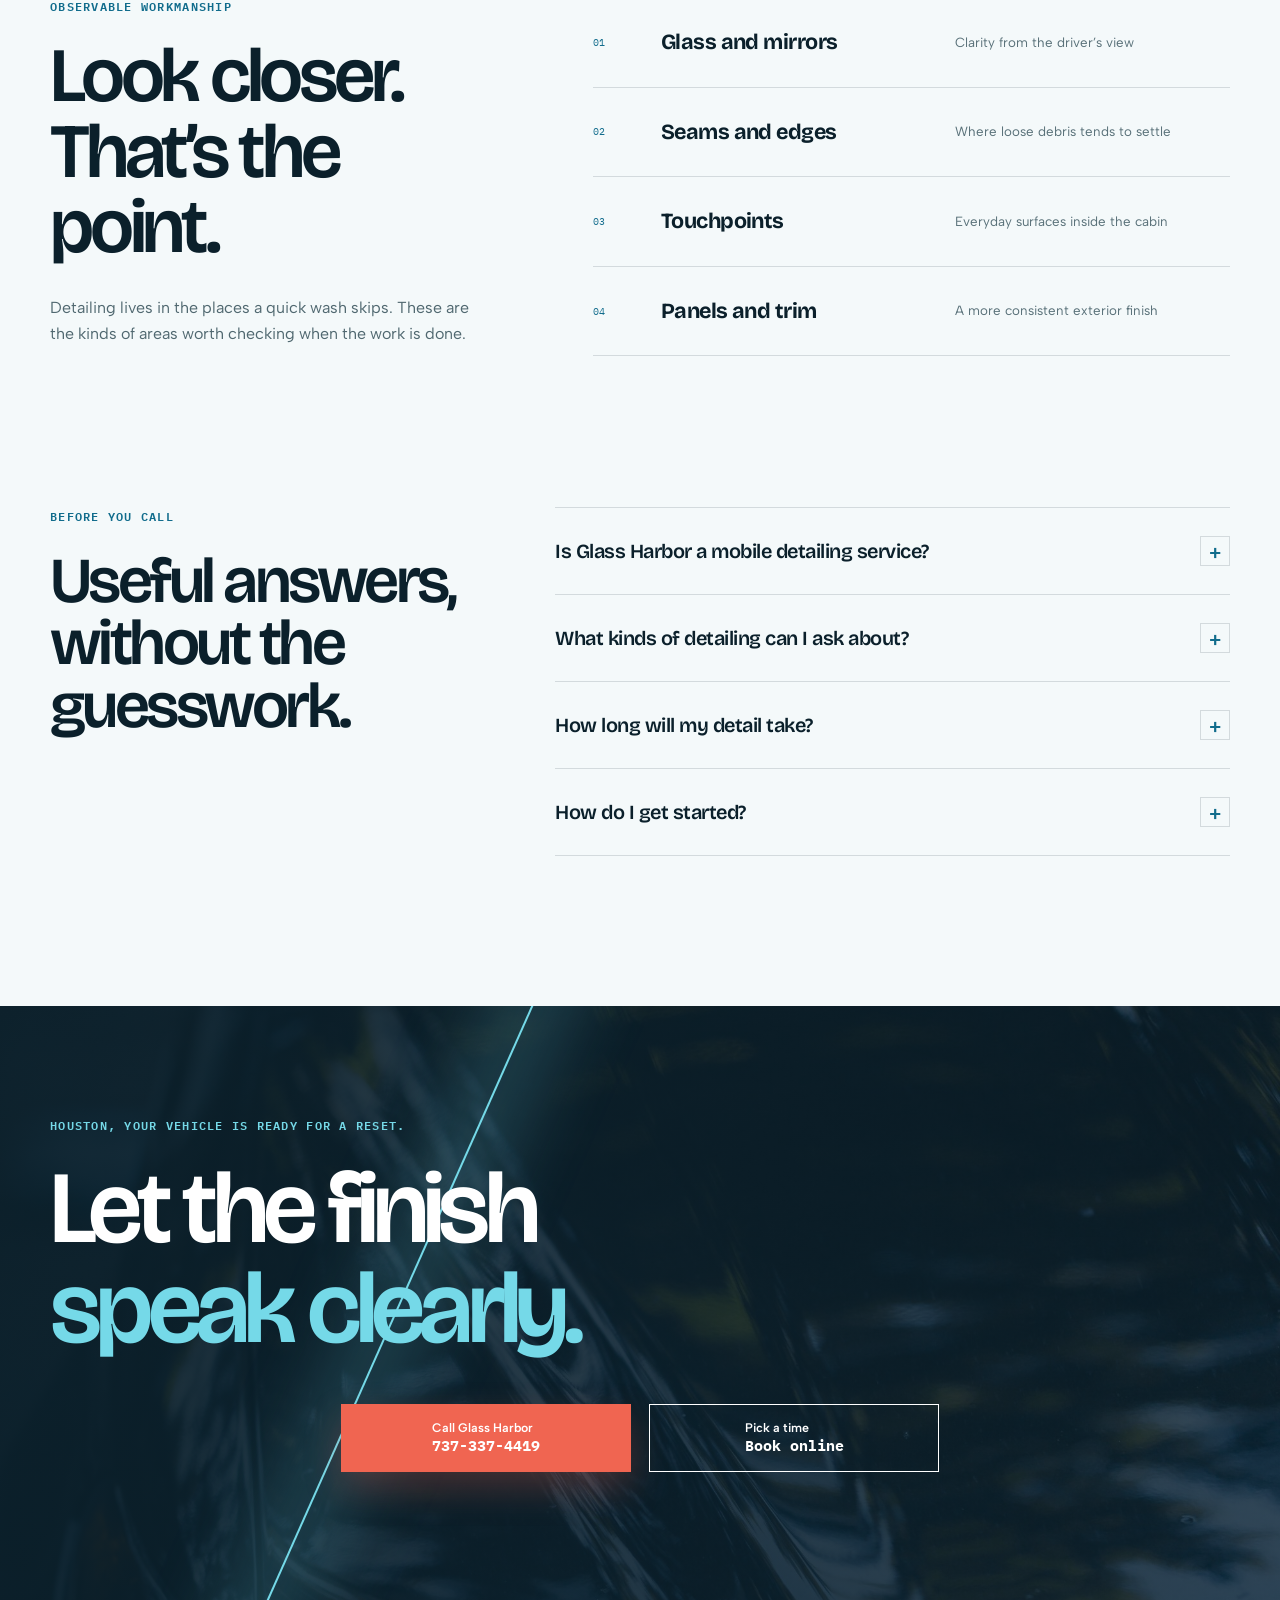
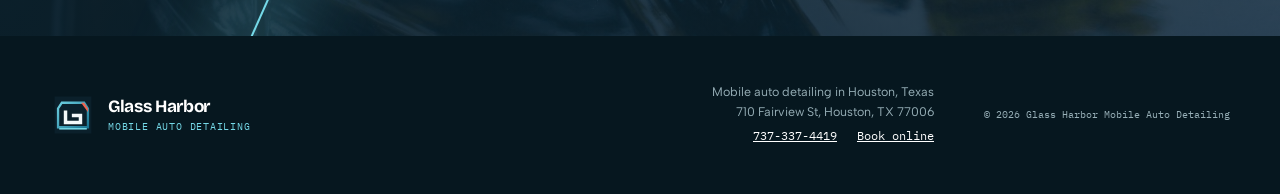
==== commit 937026a2: "fix: publish GMB address" ====
--- a/index.html
+++ b/index.html
@@ -35,6 +35,14 @@
   "name": "Glass Harbor Mobile Auto Detailing",
   "url": "https://glassharbordetailing.shop/",
   "telephone": "+1-737-337-4419",
+  "address": {
+    "@type": "PostalAddress",
+    "streetAddress": "710 Fairview St",
+    "addressLocality": "Houston",
+    "addressRegion": "TX",
+    "postalCode": "77006",
+    "addressCountry": "US"
+  },
   "description": "Phone-first mobile auto detailing in Houston, Texas.",
   "areaServed": {
     "@type": "City",
@@ -380,6 +388,7 @@
       </a>
       <div class="footer-meta">
         <p>Mobile auto detailing in Houston, Texas</p>
+        <p>710 Fairview St, Houston, TX 77006</p>
         <a href="tel:+17373374419">737-337-4419</a>
         <a href="https://cal.com/sumitdatta/auto-detail-service">Book online</a>
       </div>
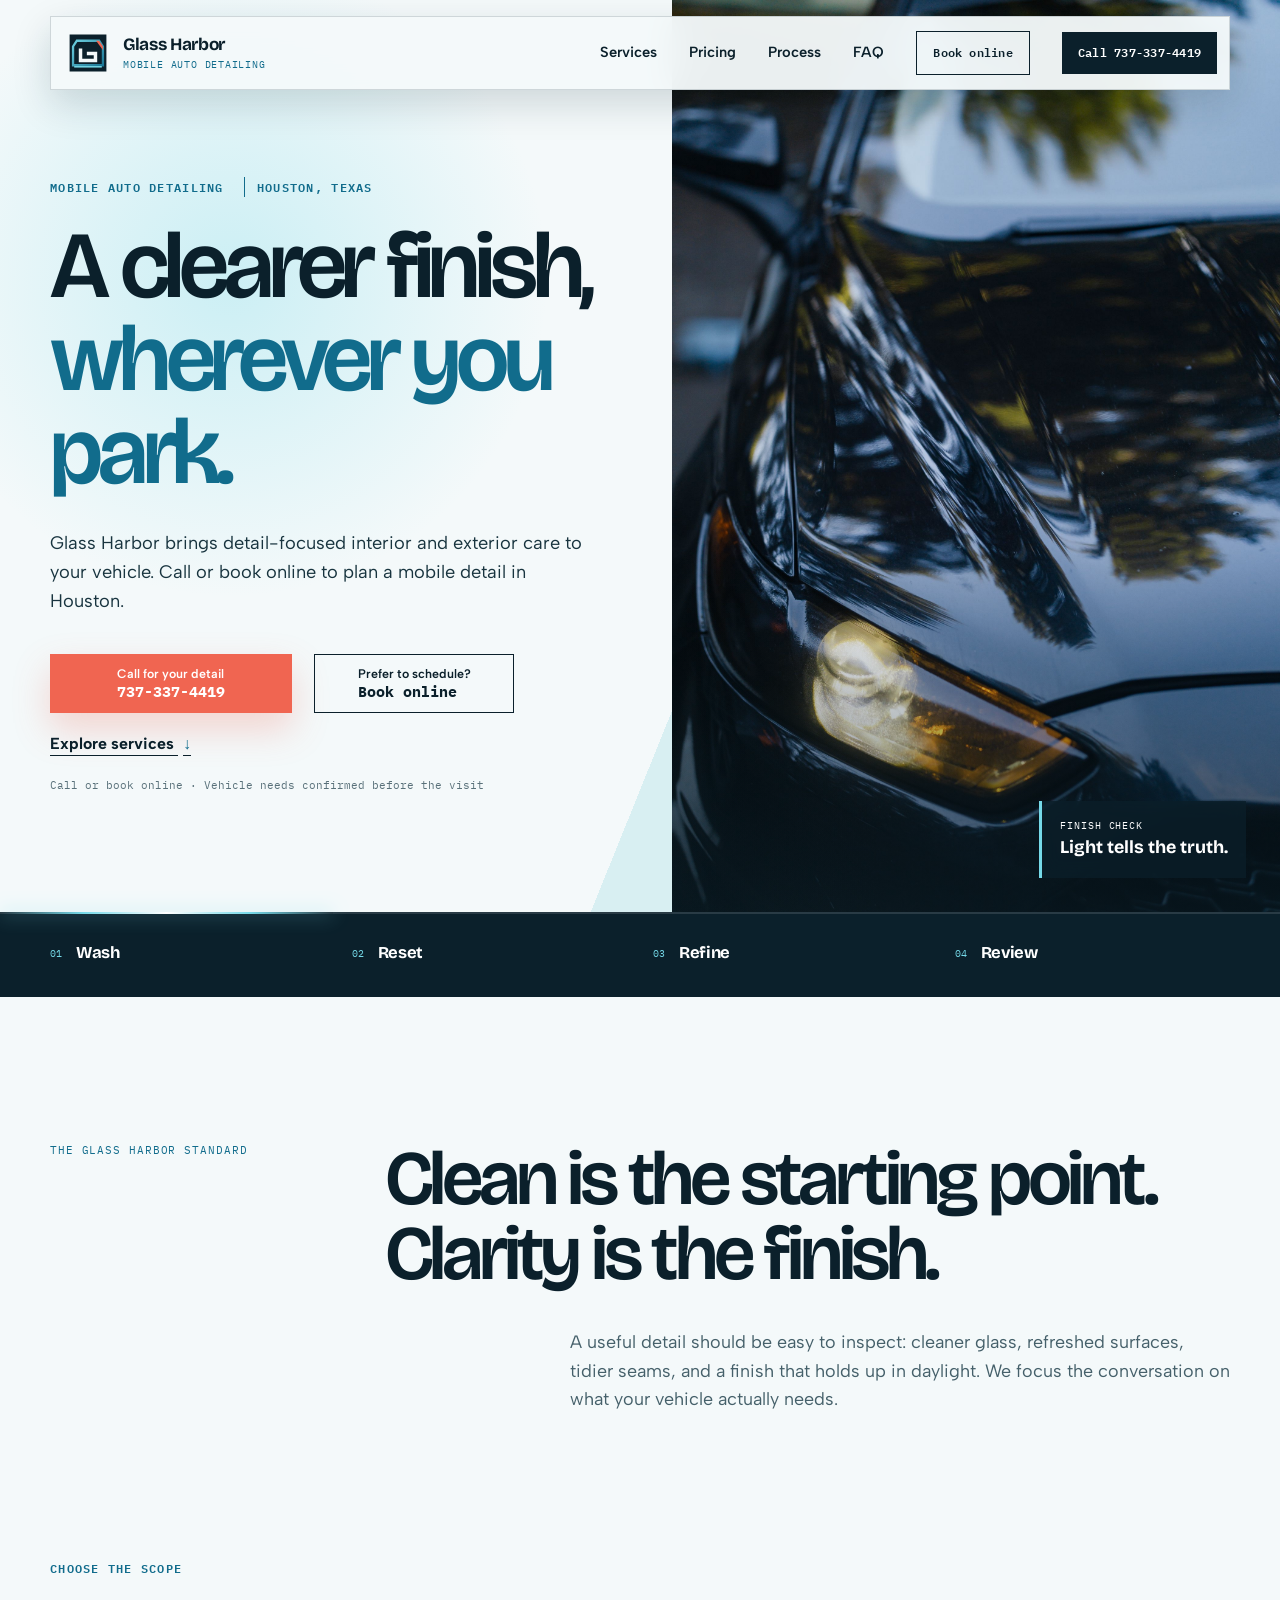
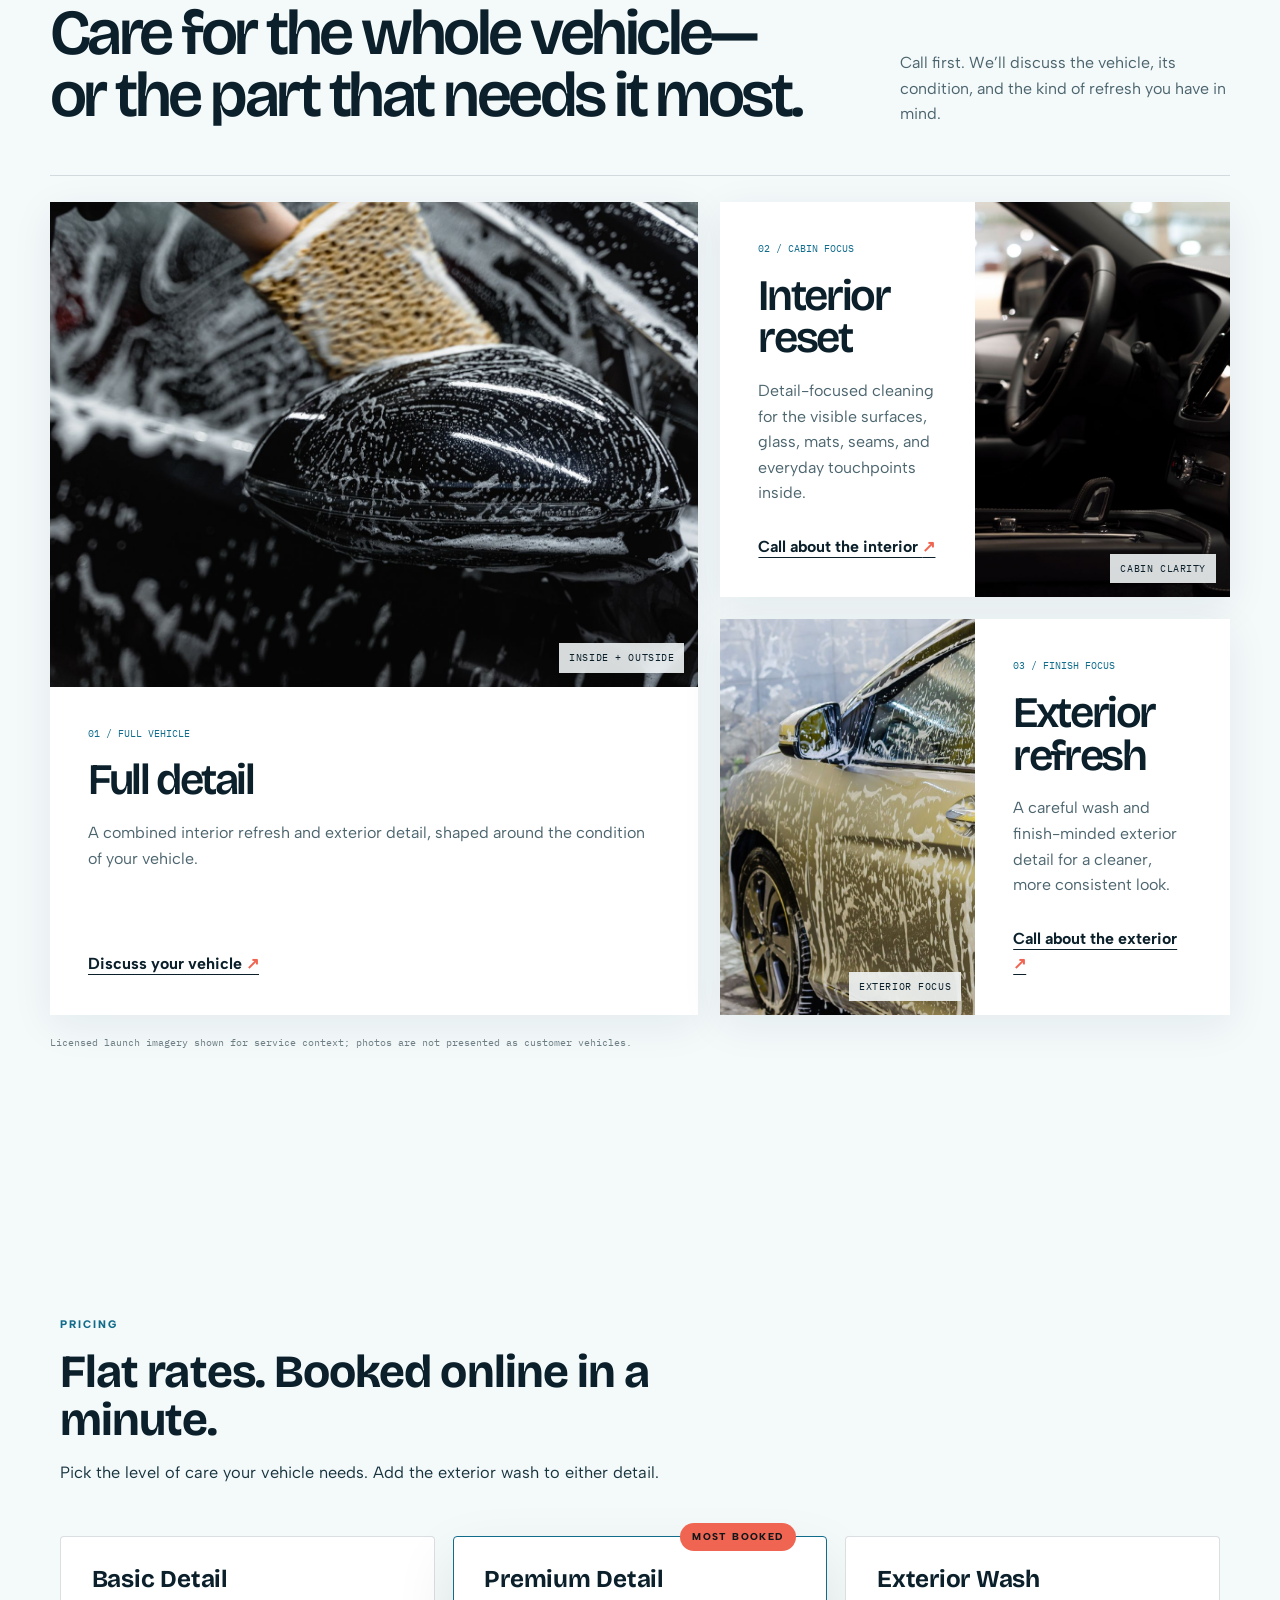
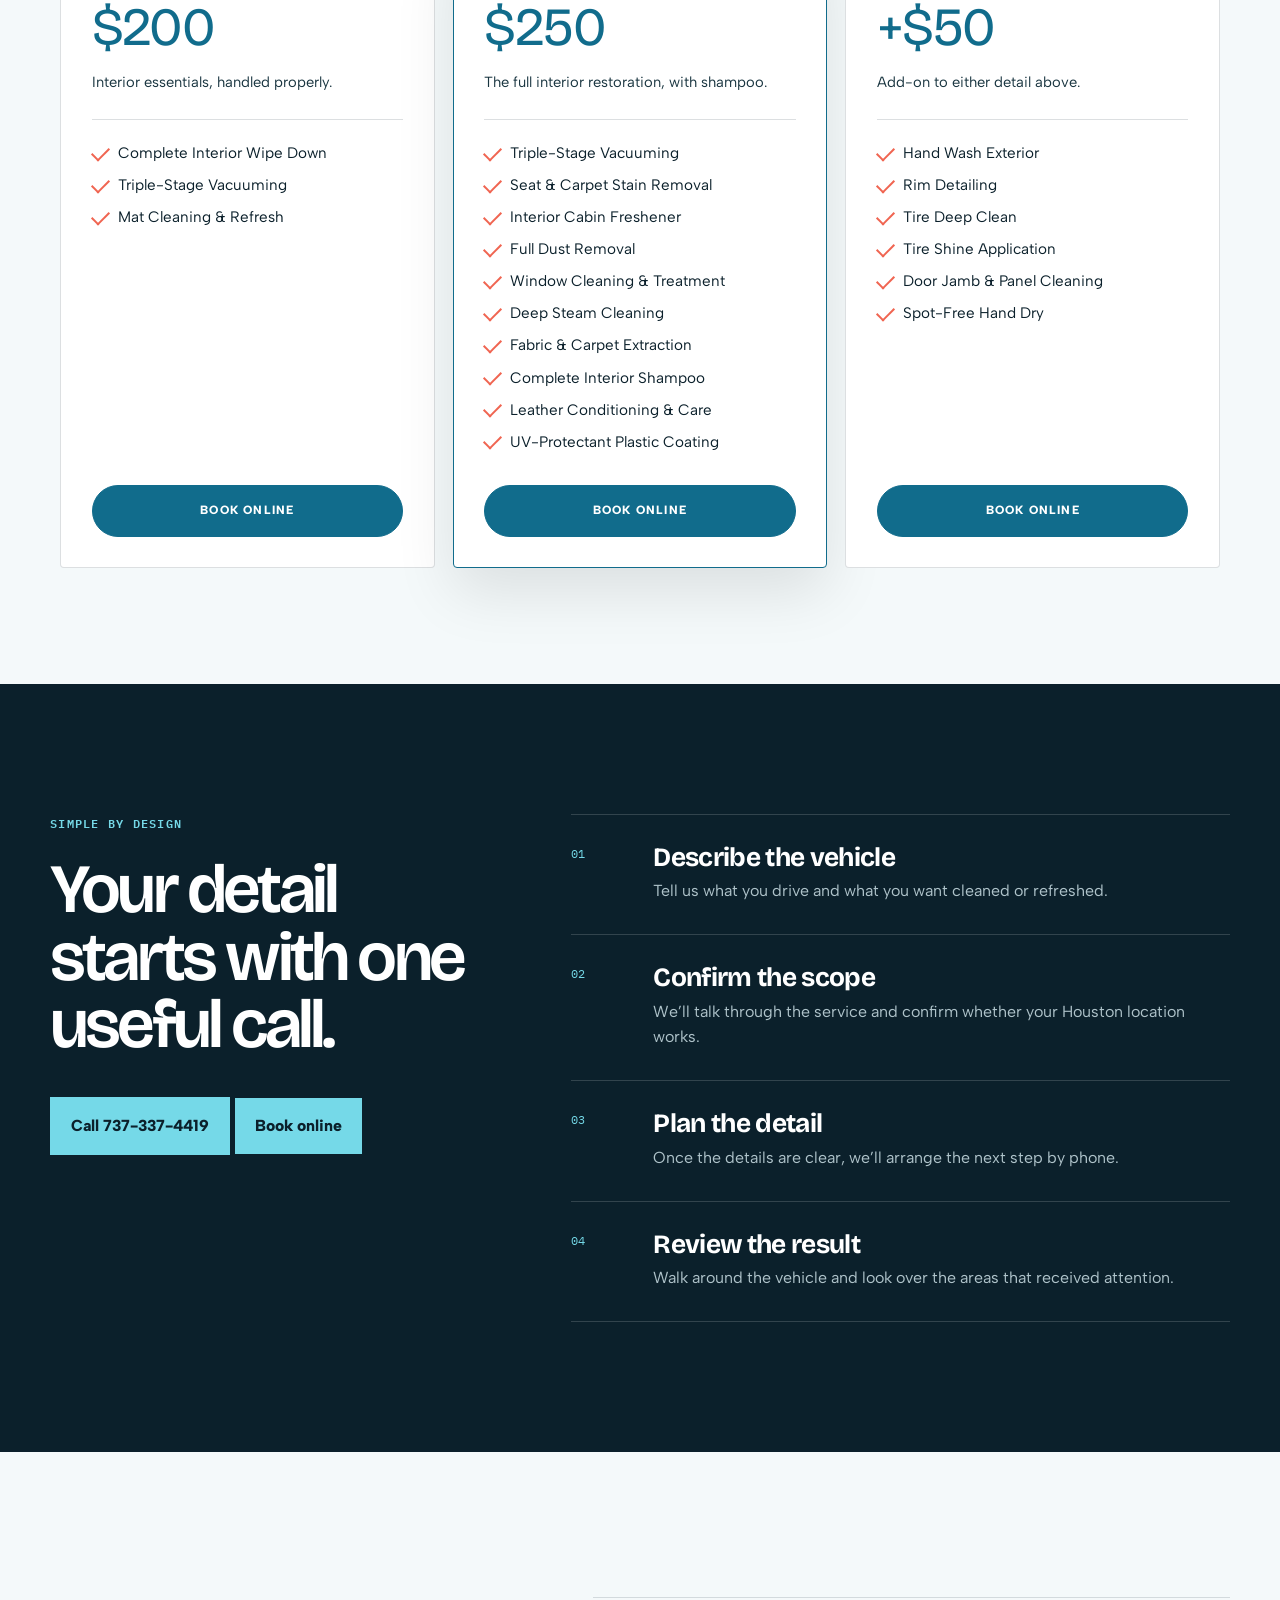
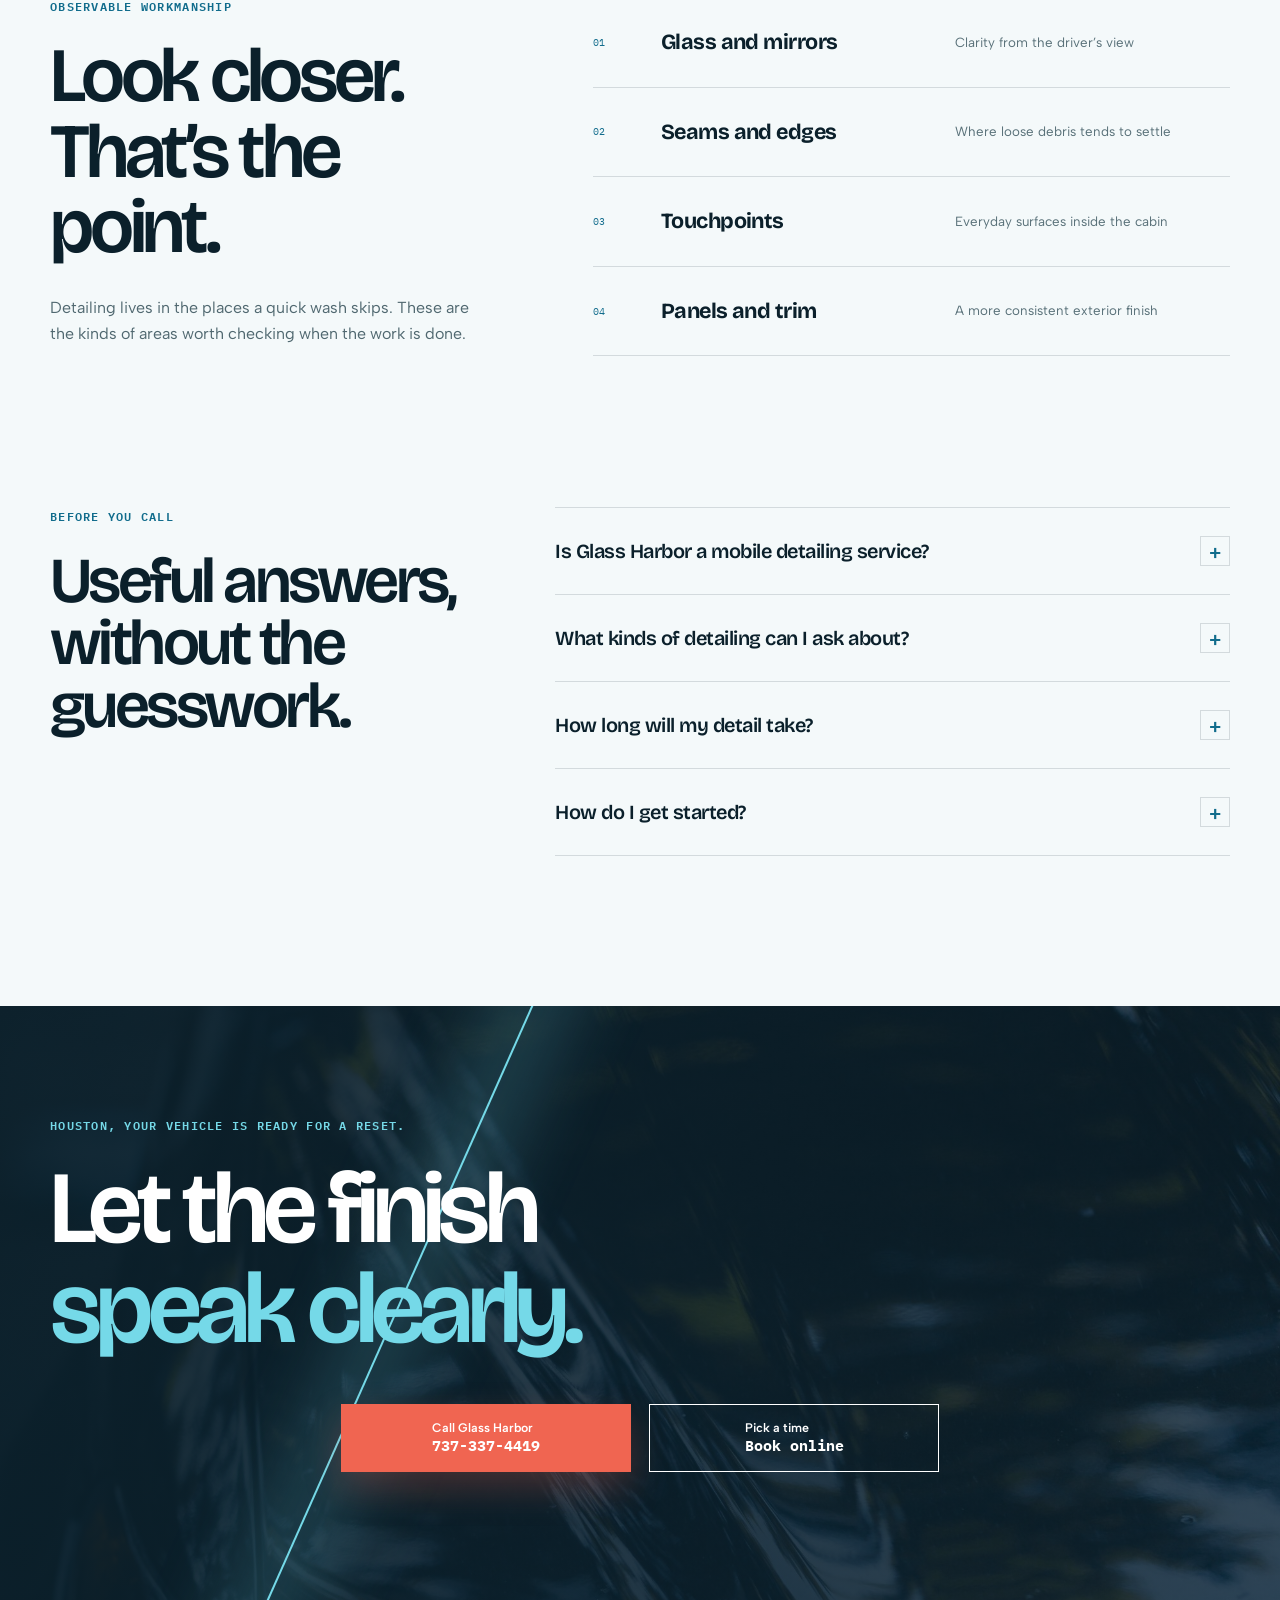
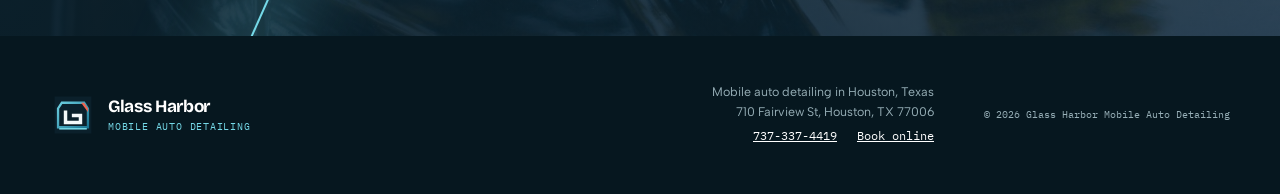
==== commit d63f04ec: "feat: raise detailing prices Basic Detail $150 -> $200, Premium Detail $200 -> $250 and noted as inc" ====
--- a/index.html
+++ b/index.html
@@ -59,7 +59,7 @@
       {
         "@type": "Offer",
         "name": "Basic Detail",
-        "price": "150",
+        "price": "200",
         "priceCurrency": "USD",
         "availability": "https://schema.org/InStock",
         "url": "https://glassharbordetailing.shop/#pricing",
@@ -72,7 +72,7 @@
       {
         "@type": "Offer",
         "name": "Premium Detail",
-        "price": "200",
+        "price": "250",
         "priceCurrency": "USD",
         "availability": "https://schema.org/InStock",
         "url": "https://glassharbordetailing.shop/#pricing",
@@ -245,7 +245,7 @@
           <div class="rate-grid">
             <article class="rate-card">
               <h3>Basic Detail</h3>
-              <p class="rate-figure">$150</p>
+              <p class="rate-figure">$200</p>
               <p class="rate-note">Interior essentials, handled properly.</p>
               <ul class="rate-list">
                 <li>Complete Interior Wipe Down</li>
@@ -257,8 +257,8 @@
             <article class="rate-card rate-card-featured">
               <span class="rate-badge">Most booked</span>
               <h3>Premium Detail</h3>
-              <p class="rate-figure">$200</p>
-              <p class="rate-note">The full interior restoration.</p>
+              <p class="rate-figure">$250</p>
+              <p class="rate-note">The full interior restoration, with shampoo.</p>
               <ul class="rate-list">
                 <li>Triple-Stage Vacuuming</li>
                 <li>Seat &amp; Carpet Stain Removal</li>
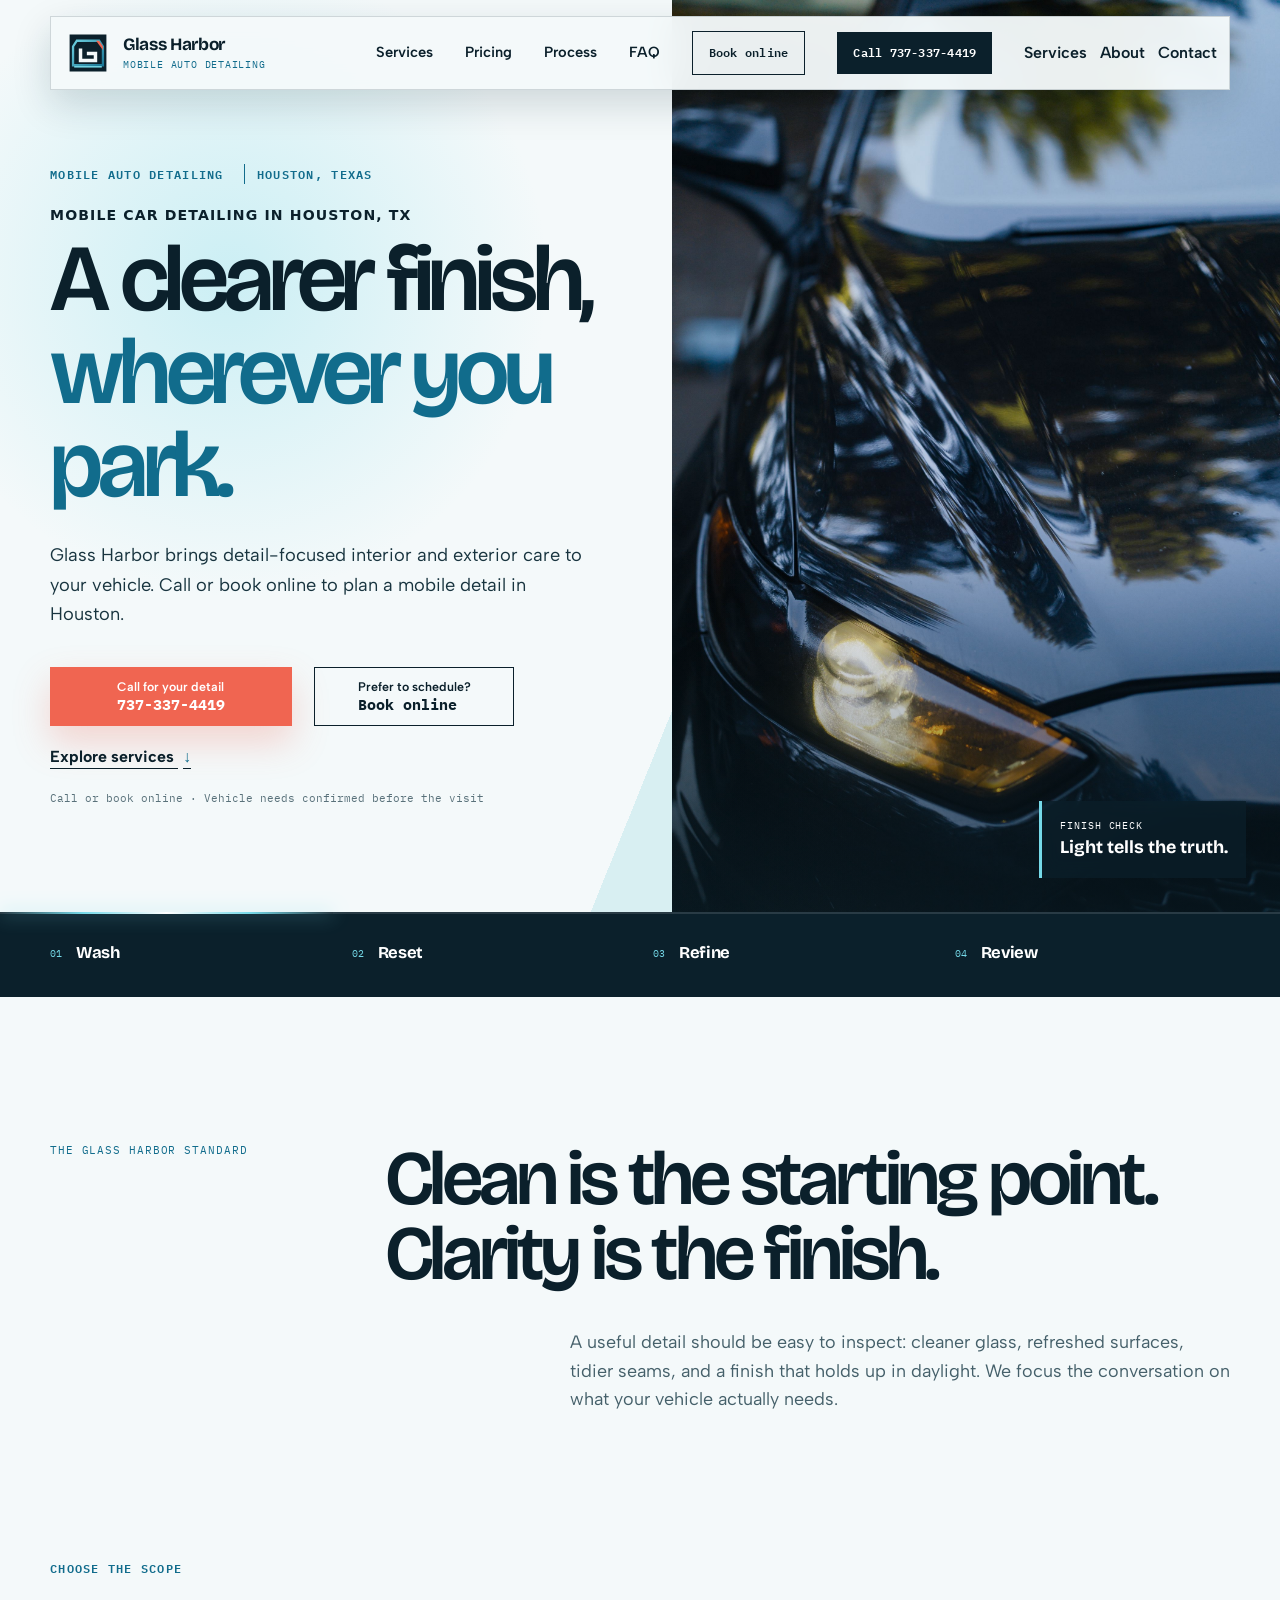
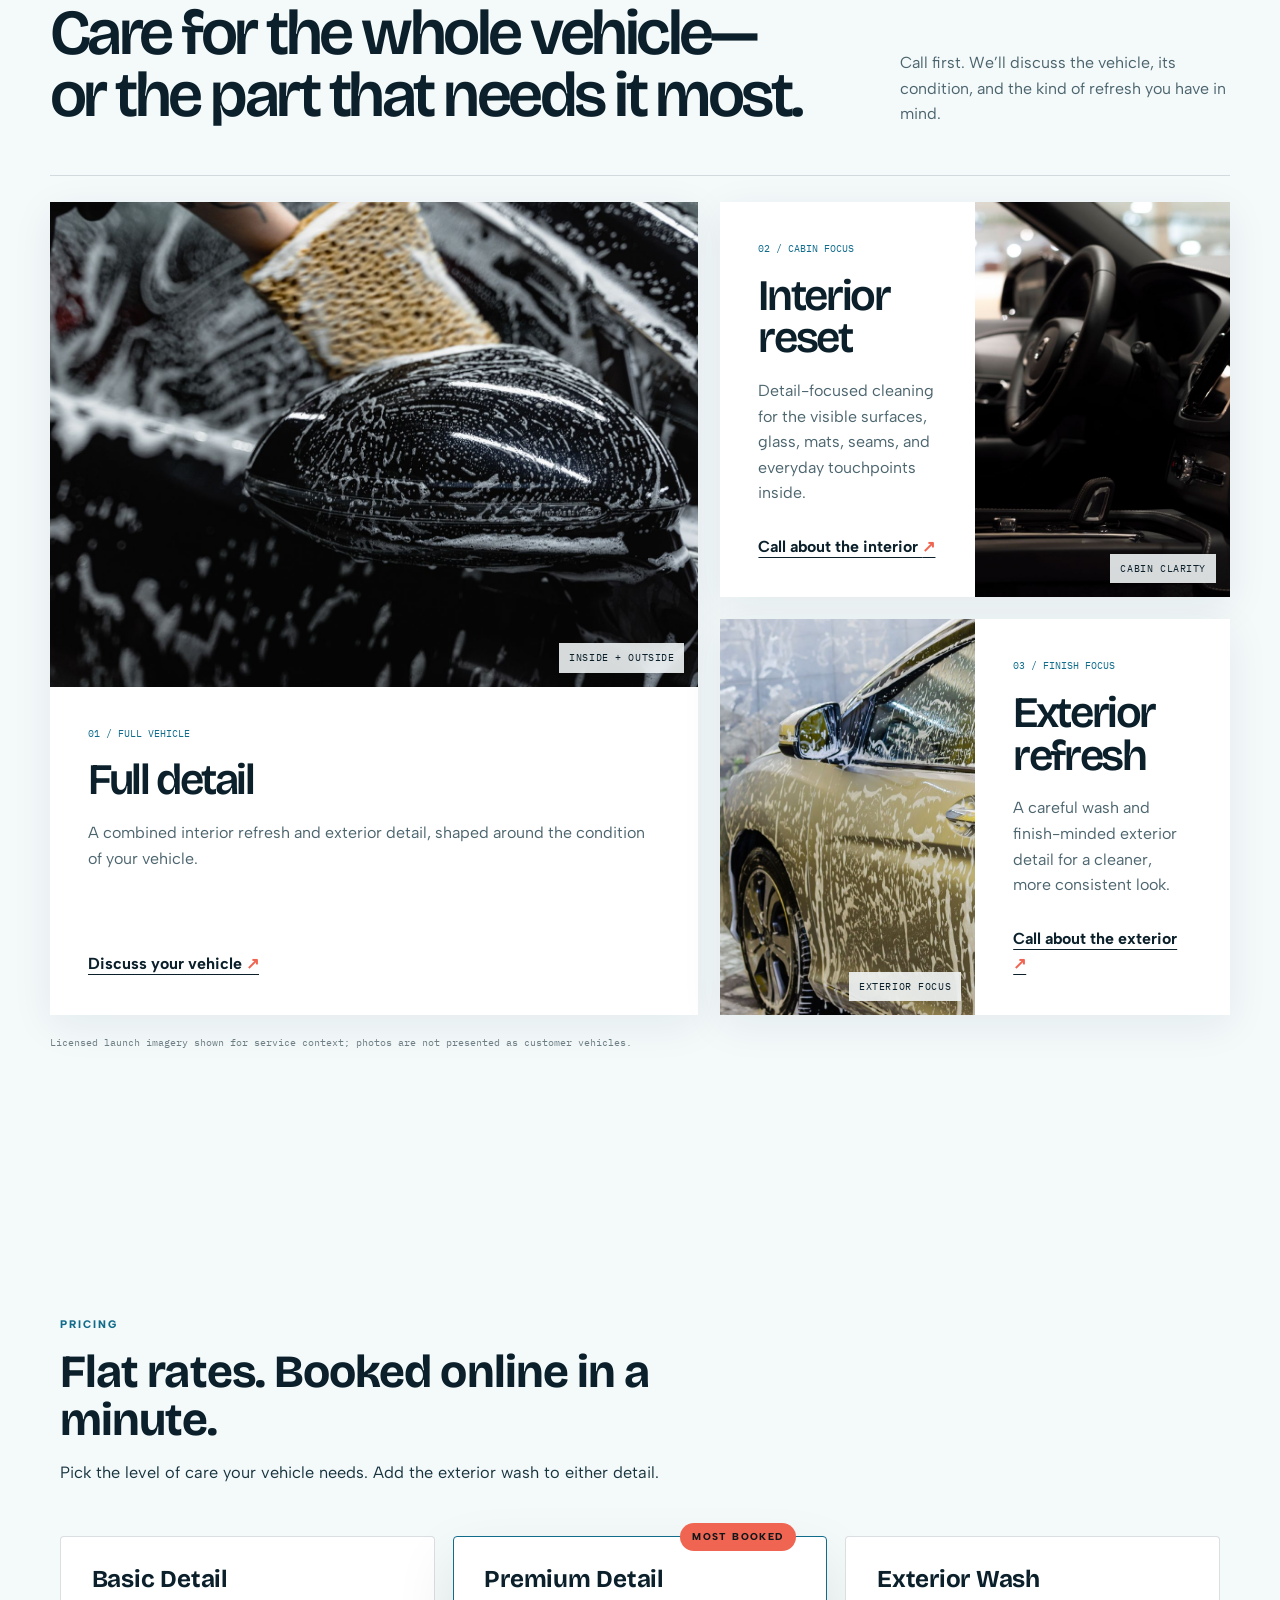
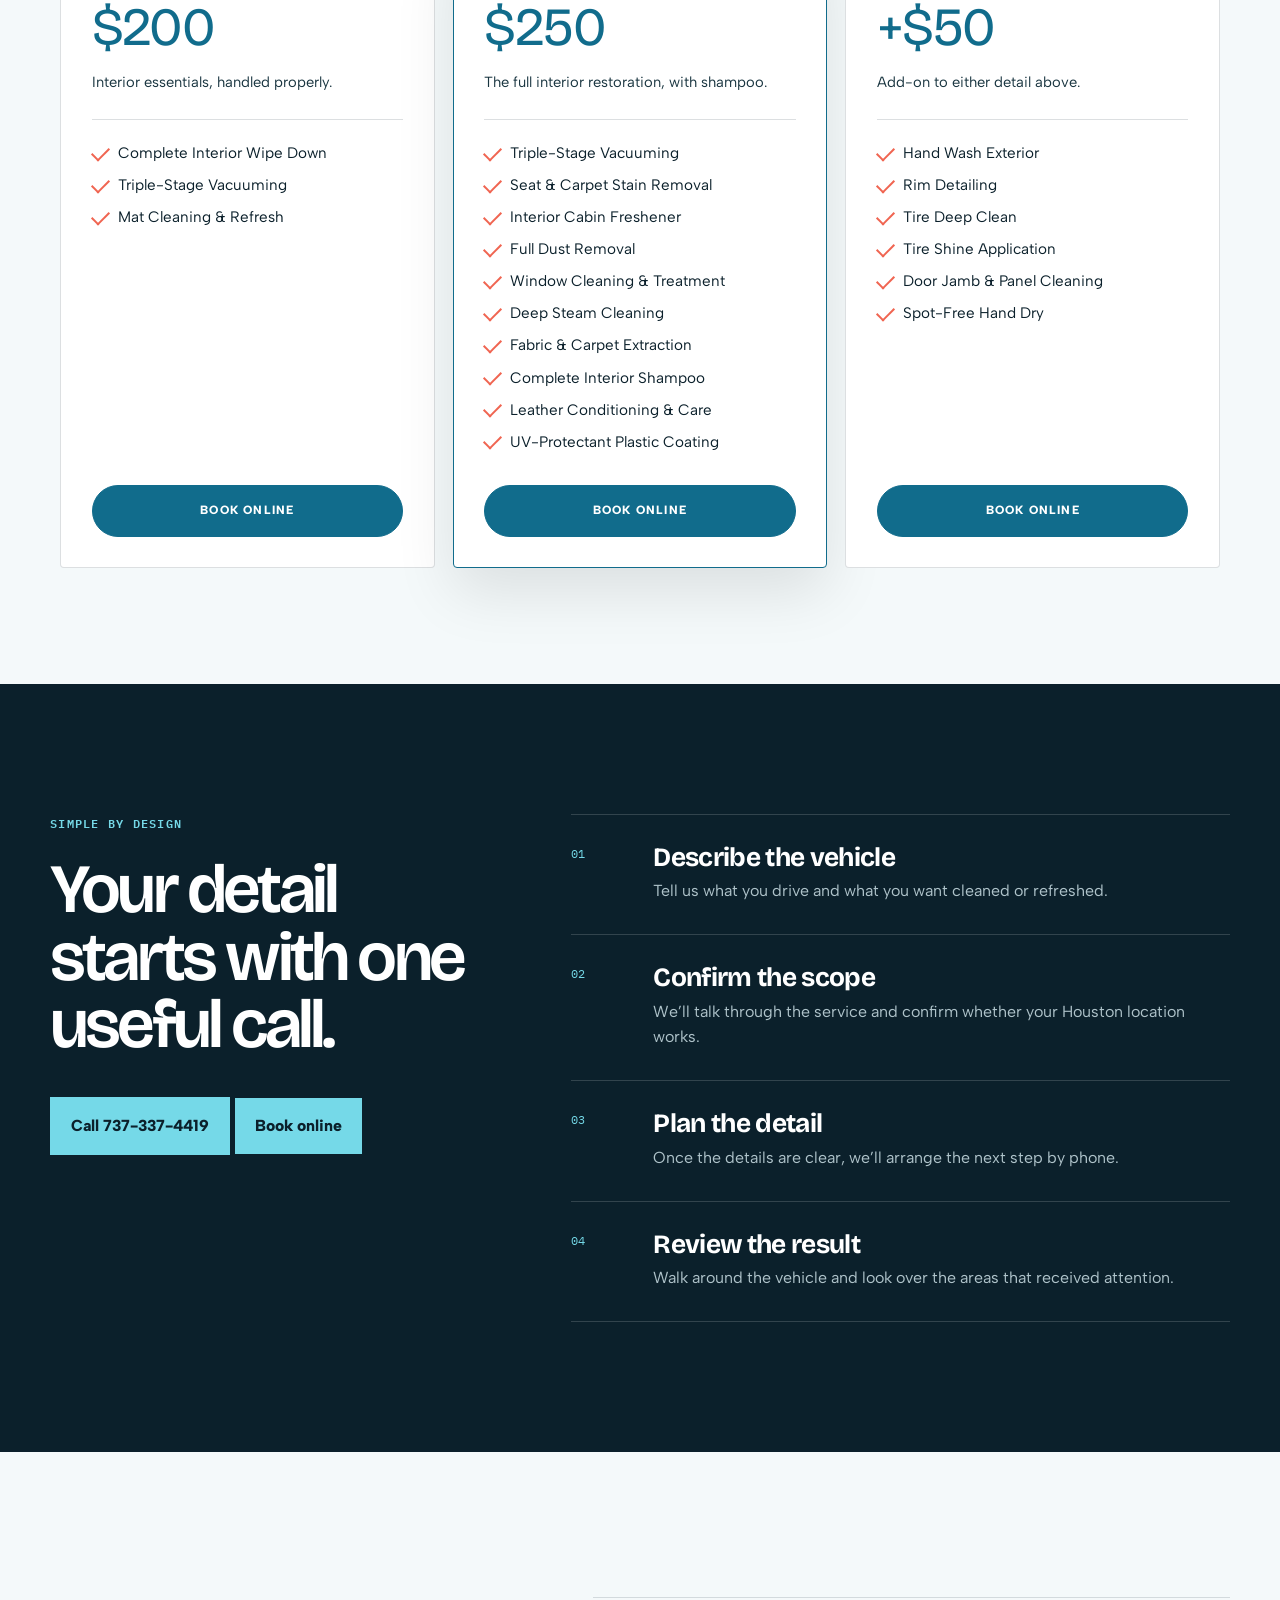
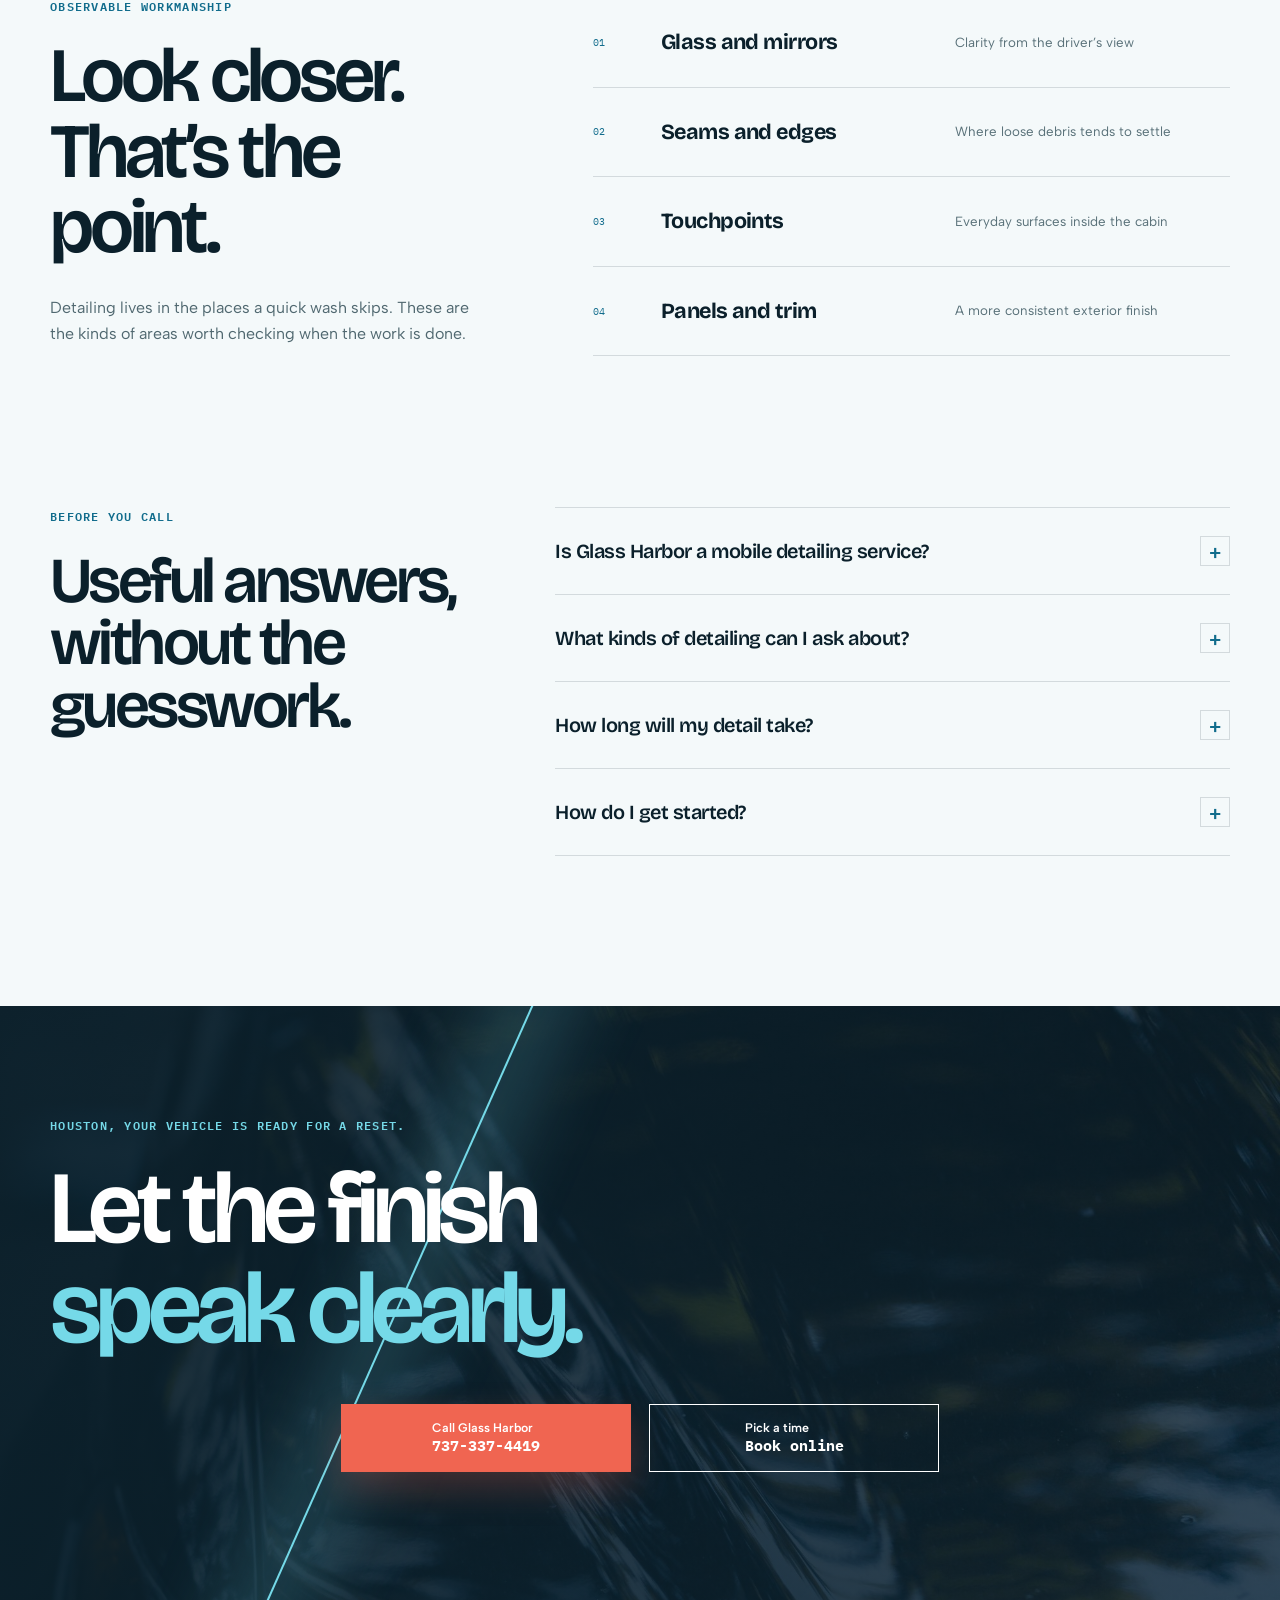
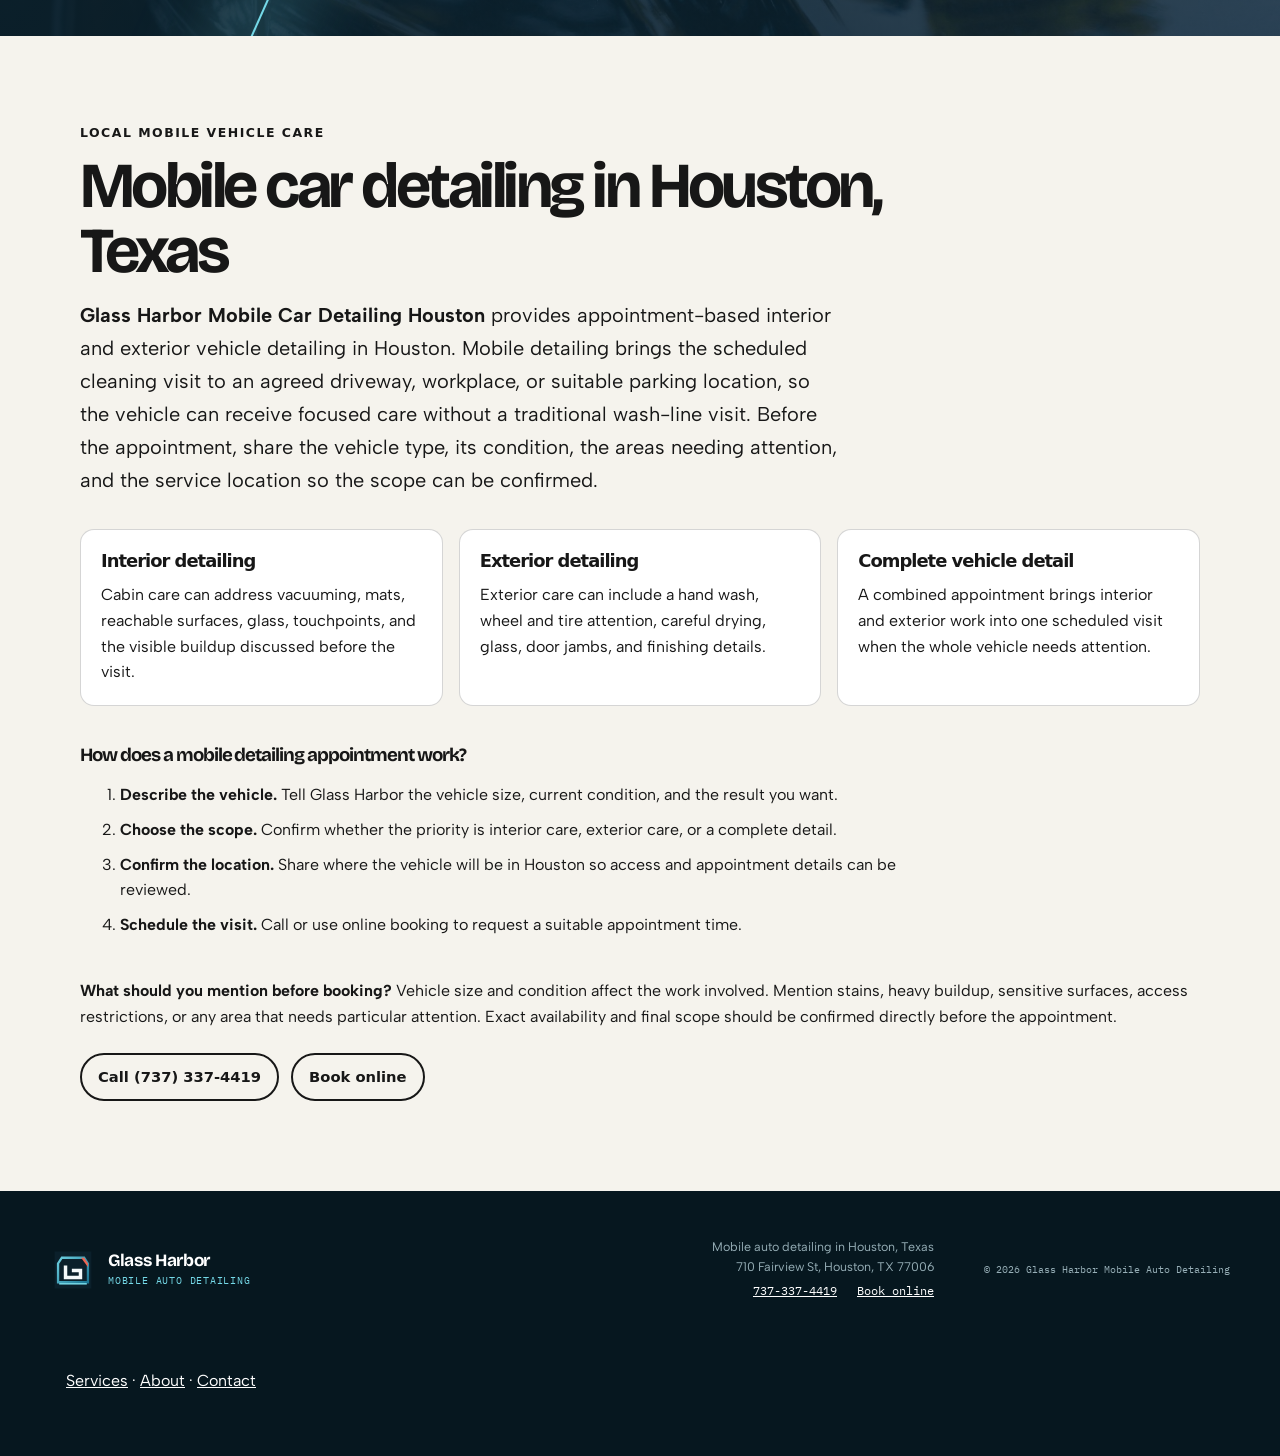
==== commit f6ca7fa0: "Sync live site and add Cloudflare Workers deploy config Co-Authored-By: Claude Opus 5.5 <noreply@ant" ====
--- a/index.html
+++ b/index.html
@@ -3,13 +3,8 @@
   <head>
     <meta charset="UTF-8" />
     <meta name="viewport" content="width=device-width, initial-scale=1" />
-    <title>Glass Harbor Mobile Auto Detailing | Houston, Texas</title>
-    <meta
-      name="description"
-      content="Glass Harbor provides mobile auto detailing in Houston, Texas. Call 737-337-4419 or book online for interior, exterior, or full-detail service for your vehicle."
-    />
+    <title>Mobile Car Detailing in Houston, TX | Glass Harbor</title>
     <meta name="theme-color" content="#0b202b" />
-    <meta name="robots" content="index,follow" />
     <script>document.documentElement.classList.add("js");</script>
     <link rel="canonical" href="https://glassharbordetailing.shop/" />
     <link rel="icon" href="assets/favicon.svg" type="image/svg+xml" />
@@ -19,22 +14,14 @@
       href="https://fonts.googleapis.com/css2?family=Albert+Sans:ital,wght@0,400;0,500;0,600;0,700;1,500&family=Bricolage+Grotesque:opsz,wght@12..96,500;12..96,600;12..96,700&family=IBM+Plex+Mono:wght@500;600&display=swap"
       rel="stylesheet"
     />
-    <meta property="og:type" content="website" />
-    <meta property="og:title" content="Glass Harbor Mobile Auto Detailing" />
-    <meta
-      property="og:description"
-      content="A clearer finish, wherever you park. Mobile auto detailing in Houston, Texas."
-    />
-    <meta property="og:url" content="https://glassharbordetailing.shop/" />
-    <meta property="og:image" content="https://glassharbordetailing.shop/assets/hero-wash.jpg" />
     <link rel="stylesheet" href="styles.css" />
     <script type="application/ld+json">
 {
   "@context": "https://schema.org",
   "@type": "AutoWash",
-  "name": "Glass Harbor Mobile Auto Detailing",
+  "name": "Glass Harbor Mobile Car Detailing Houston",
   "url": "https://glassharbordetailing.shop/",
-  "telephone": "+1-737-337-4419",
+  "telephone": "+1 737-337-4419",
   "address": {
     "@type": "PostalAddress",
     "streetAddress": "710 Fairview St",
@@ -96,10 +83,92 @@
         }
       }
     ]
+  },
+  "priceRange": "$200-$250",
+  "@id": "https://glassharbordetailing.shop/#business",
+  "geo": {
+    "@type": "GeoCoordinates",
+    "latitude": 29.748209444348,
+    "longitude": -95.388998829737
+  },
+  "image": "https://glassharbordetailing.shop/assets/hero-wash.jpg",
+  "contactPoint": {
+    "@type": "ContactPoint",
+    "telephone": "+1 737-337-4419",
+    "contactType": "customer service",
+    "areaServed": "US-TX",
+    "availableLanguage": "English"
   }
 }
     </script>
-  </head>
+  <!-- SEO-GEO:START -->
+  <meta name="description" content="Mobile car detailing in Houston, TX from Glass Harbor, with interior cleaning, exterior hand washing, and complete details. Call or book online.">
+  <meta name="robots" content="index, follow, max-image-preview:large, max-snippet:-1, max-video-preview:-1">
+  <meta property="og:locale" content="en_US">
+  <meta property="og:type" content="website">
+  <meta property="og:site_name" content="Glass Harbor">
+  <meta property="og:title" content="Mobile Car Detailing in Houston, TX | Glass Harbor">
+  <meta property="og:description" content="Mobile car detailing in Houston, TX from Glass Harbor, with interior cleaning, exterior hand washing, and complete details. Call or book online.">
+  <meta property="og:url" content="https://glassharbordetailing.shop/">
+  <meta property="og:image" content="https://glassharbordetailing.shop/assets/hero-wash.jpg">
+  <meta name="twitter:image" content="https://glassharbordetailing.shop/assets/hero-wash.jpg">
+  <meta name="twitter:card" content="summary_large_image">
+  <meta name="twitter:title" content="Mobile Car Detailing in Houston, TX | Glass Harbor">
+  <meta name="twitter:description" content="Mobile car detailing in Houston, TX from Glass Harbor, with interior cleaning, exterior hand washing, and complete details. Call or book online.">
+  <style id="seo-geo-styles">
+    .seo-local-intent { display:block; margin:0 0 .55rem; font:700 clamp(.78rem,1.1vw,.95rem)/1.2 system-ui,sans-serif; letter-spacing:.08em; text-transform:uppercase; }
+    .seo-geo-section { background:#f5f3ed; color:#171717; padding:clamp(3.5rem,7vw,6.5rem) clamp(1.25rem,5vw,5rem); }
+    .seo-geo-inner { width:min(1120px,100%); margin:0 auto; }
+    .seo-geo-kicker { margin:0 0 .75rem; font:700 .78rem/1.2 system-ui,sans-serif; letter-spacing:.12em; text-transform:uppercase; }
+    .seo-geo-section h2 { max-width:22ch; margin:0 0 1rem; color:inherit; font-size:clamp(2rem,5vw,4rem); line-height:1.02; }
+    .seo-geo-answer { max-width:760px; margin:0 0 2rem; font-size:clamp(1.05rem,2vw,1.25rem); line-height:1.65; }
+    .seo-geo-grid { display:grid; grid-template-columns:repeat(3,minmax(0,1fr)); gap:1rem; margin:2rem 0; }
+    .seo-geo-card { border:1px solid rgba(23,23,23,.18); border-radius:14px; padding:1.25rem; background:#fff; }
+    .seo-geo-card h3 { margin:0 0 .6rem; color:inherit; font:700 1.12rem/1.25 system-ui,sans-serif; }
+    .seo-geo-card p { margin:0; line-height:1.6; }
+    .seo-geo-steps { max-width:820px; margin:2.5rem 0; }
+    .seo-geo-steps li { margin:.65rem 0; line-height:1.55; }
+    .seo-geo-actions { display:flex; flex-wrap:wrap; gap:.75rem; margin-top:1.5rem; }
+    .seo-geo-action { display:inline-flex; align-items:center; min-height:48px; padding:.75rem 1rem; border:2px solid currentColor; border-radius:999px; color:inherit; font:700 .92rem/1 system-ui,sans-serif; text-decoration:none; }
+    @media (max-width:760px) { .seo-geo-grid { grid-template-columns:1fr; } }
+  </style>
+<!-- SEO-GEO:END -->
+  <script id="seo-geo-entity-schema" type="application/ld+json">
+{
+  "@context": "https://schema.org",
+  "@graph": [
+    {
+      "@type": "WebSite",
+      "@id": "https://glassharbordetailing.shop/#website",
+      "url": "https://glassharbordetailing.shop/",
+      "name": "Glass Harbor Mobile Car Detailing Houston",
+      "inLanguage": "en-US",
+      "publisher": {
+        "@id": "https://glassharbordetailing.shop/#business"
+      }
+    },
+    {
+      "@type": "Service",
+      "@id": "https://glassharbordetailing.shop/#mobile-car-detailing",
+      "name": "Mobile Car Detailing in Houston, Texas",
+      "serviceType": "Mobile car detailing",
+      "provider": {
+        "@id": "https://glassharbordetailing.shop/#business"
+      },
+      "areaServed": {
+        "@type": "City",
+        "name": "Houston",
+        "containedInPlace": {
+          "@type": "State",
+          "name": "Texas"
+        }
+      },
+      "url": "https://glassharbordetailing.shop/#services"
+    }
+  ]
+}
+  </script>
+<style id="SEO-NEXT-NAV-CSS">.seo-next-nav{display:flex;gap:.8rem;flex-wrap:wrap}.seo-next-footer-nav{padding:1rem}.seo-next-footer-nav a{color:inherit}</style></head>
   <body>
     <a class="skip-link" href="#main">Skip to content</a>
 
@@ -125,14 +194,14 @@
         <a href="#faq">FAQ</a>
         <a class="nav-book" href="https://cal.com/sumitdatta/auto-detail-service">Book online</a>
         <a class="nav-call" href="tel:+17373374419">Call 737-337-4419</a>
-      </nav>
+      <!-- SEO-NEXT-NAV:START --><div class="seo-next-nav" aria-label="Expanded site pages"><a href="/services/">Services</a><a href="/about/">About</a><a href="/contact/">Contact</a></div><!-- SEO-NEXT-NAV:END --></nav>
     </header>
 
     <main id="main">
       <section class="hero" id="top">
         <div class="hero-copy">
           <p class="eyebrow">Mobile auto detailing <span>Houston, Texas</span></p>
-          <h1>A clearer finish,<br /><em>wherever you park.</em></h1>
+          <h1><span class="seo-local-intent" data-seo-local-intent>Mobile Car Detailing in Houston, TX</span>A clearer finish,<br /><em>wherever you park.</em></h1>
           <p class="hero-lede">
             Glass Harbor brings detail-focused interior and exterior care to your vehicle. Call or book online to plan
             a mobile detail in Houston.
@@ -379,7 +448,47 @@
           </div>
         </div>
       </section>
-    </main>
+    <!-- SEO-GEO-LOCAL:START -->
+    <section class="seo-geo-section" id="local-detailing" aria-labelledby="local-detailing-title">
+      <div class="seo-geo-inner">
+        <p class="seo-geo-kicker">Local mobile vehicle care</p>
+        <h2 id="local-detailing-title">Mobile car detailing in Houston, Texas</h2>
+        <p class="seo-geo-answer"><strong>Glass Harbor Mobile Car Detailing Houston</strong> provides appointment-based interior and exterior vehicle detailing in Houston. Mobile detailing brings the scheduled cleaning visit to an agreed driveway, workplace, or suitable parking location, so the vehicle can receive focused care without a traditional wash-line visit. Before the appointment, share the vehicle type, its condition, the areas needing attention, and the service location so the scope can be confirmed.</p>
+
+        <div class="seo-geo-grid" aria-label="Available detailing options">
+          <article class="seo-geo-card">
+            <h3>Interior detailing</h3>
+            <p>Cabin care can address vacuuming, mats, reachable surfaces, glass, touchpoints, and the visible buildup discussed before the visit.</p>
+          </article>
+          <article class="seo-geo-card">
+            <h3>Exterior detailing</h3>
+            <p>Exterior care can include a hand wash, wheel and tire attention, careful drying, glass, door jambs, and finishing details.</p>
+          </article>
+          <article class="seo-geo-card">
+            <h3>Complete vehicle detail</h3>
+            <p>A combined appointment brings interior and exterior work into one scheduled visit when the whole vehicle needs attention.</p>
+          </article>
+        </div>
+
+        <div class="seo-geo-steps">
+          <h3>How does a mobile detailing appointment work?</h3>
+          <ol>
+            <li><strong>Describe the vehicle.</strong> Tell Glass Harbor the vehicle size, current condition, and the result you want.</li>
+            <li><strong>Choose the scope.</strong> Confirm whether the priority is interior care, exterior care, or a complete detail.</li>
+            <li><strong>Confirm the location.</strong> Share where the vehicle will be in Houston so access and appointment details can be reviewed.</li>
+            <li><strong>Schedule the visit.</strong> Call or use online booking to request a suitable appointment time.</li>
+          </ol>
+        </div>
+
+        <p><strong>What should you mention before booking?</strong> Vehicle size and condition affect the work involved. Mention stains, heavy buildup, sensitive surfaces, access restrictions, or any area that needs particular attention. Exact availability and final scope should be confirmed directly before the appointment.</p>
+        <div class="seo-geo-actions">
+          <a class="seo-geo-action" href="tel:+17373374419">Call (737) 337-4419</a>
+          <a class="seo-geo-action" href="https://cal.com/sumitdatta/auto-detail-service" target="_blank" rel="noopener">Book online</a>
+        </div>
+      </div>
+    </section>
+<!-- SEO-GEO-LOCAL:END -->
+  </main>
 
     <footer class="site-footer">
       <a class="brand footer-brand" href="#top" aria-label="Glass Harbor home">
@@ -393,7 +502,7 @@
         <a href="https://cal.com/sumitdatta/auto-detail-service">Book online</a>
       </div>
       <p class="copyright">© <span data-year></span> Glass Harbor Mobile Auto Detailing</p>
-    </footer>
+    <!-- SEO-NEXT-NAV:START --><nav class="seo-next-footer-nav" aria-label="Expanded footer navigation"><a href="/services/">Services</a> · <a href="/about/">About</a> · <a href="/contact/">Contact</a></nav><!-- SEO-NEXT-NAV:END --></footer>
 
     <div class="mobile-bar">
       <a class="mobile-call" href="tel:+17373374419">
